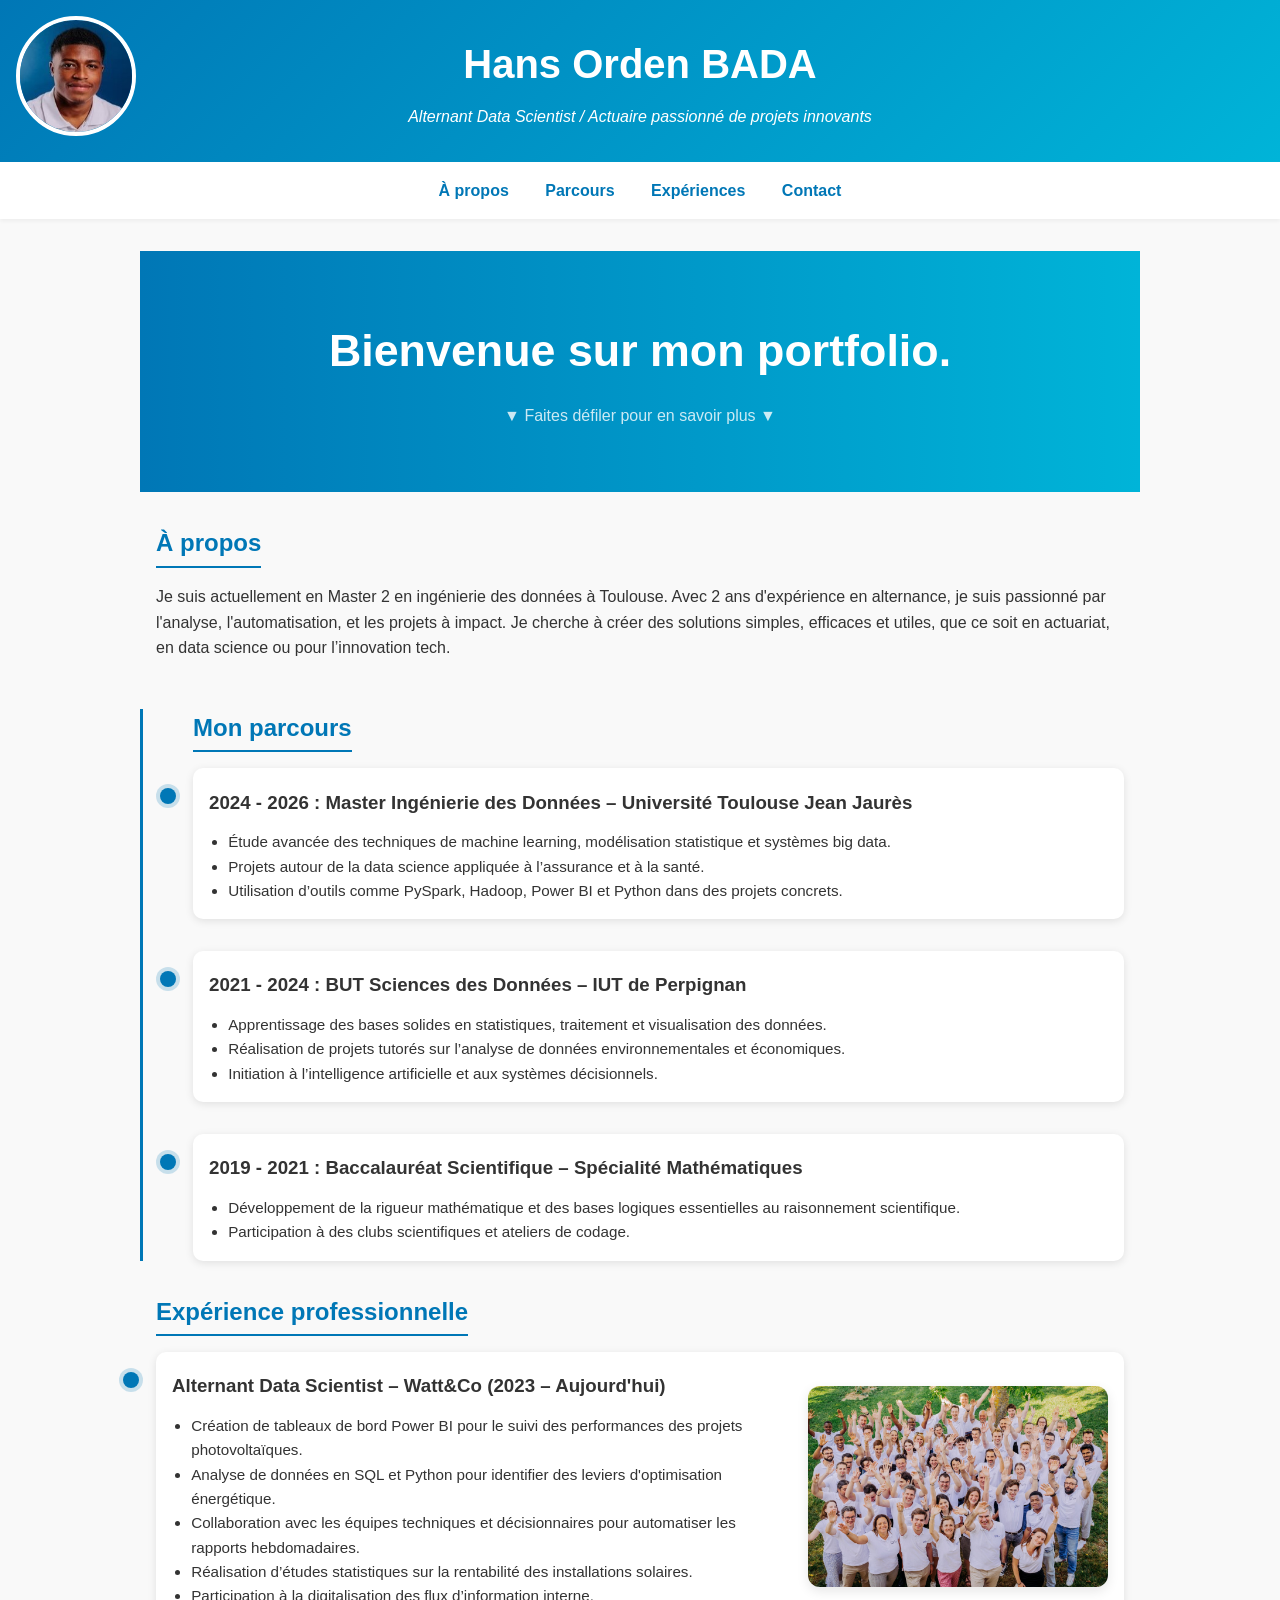
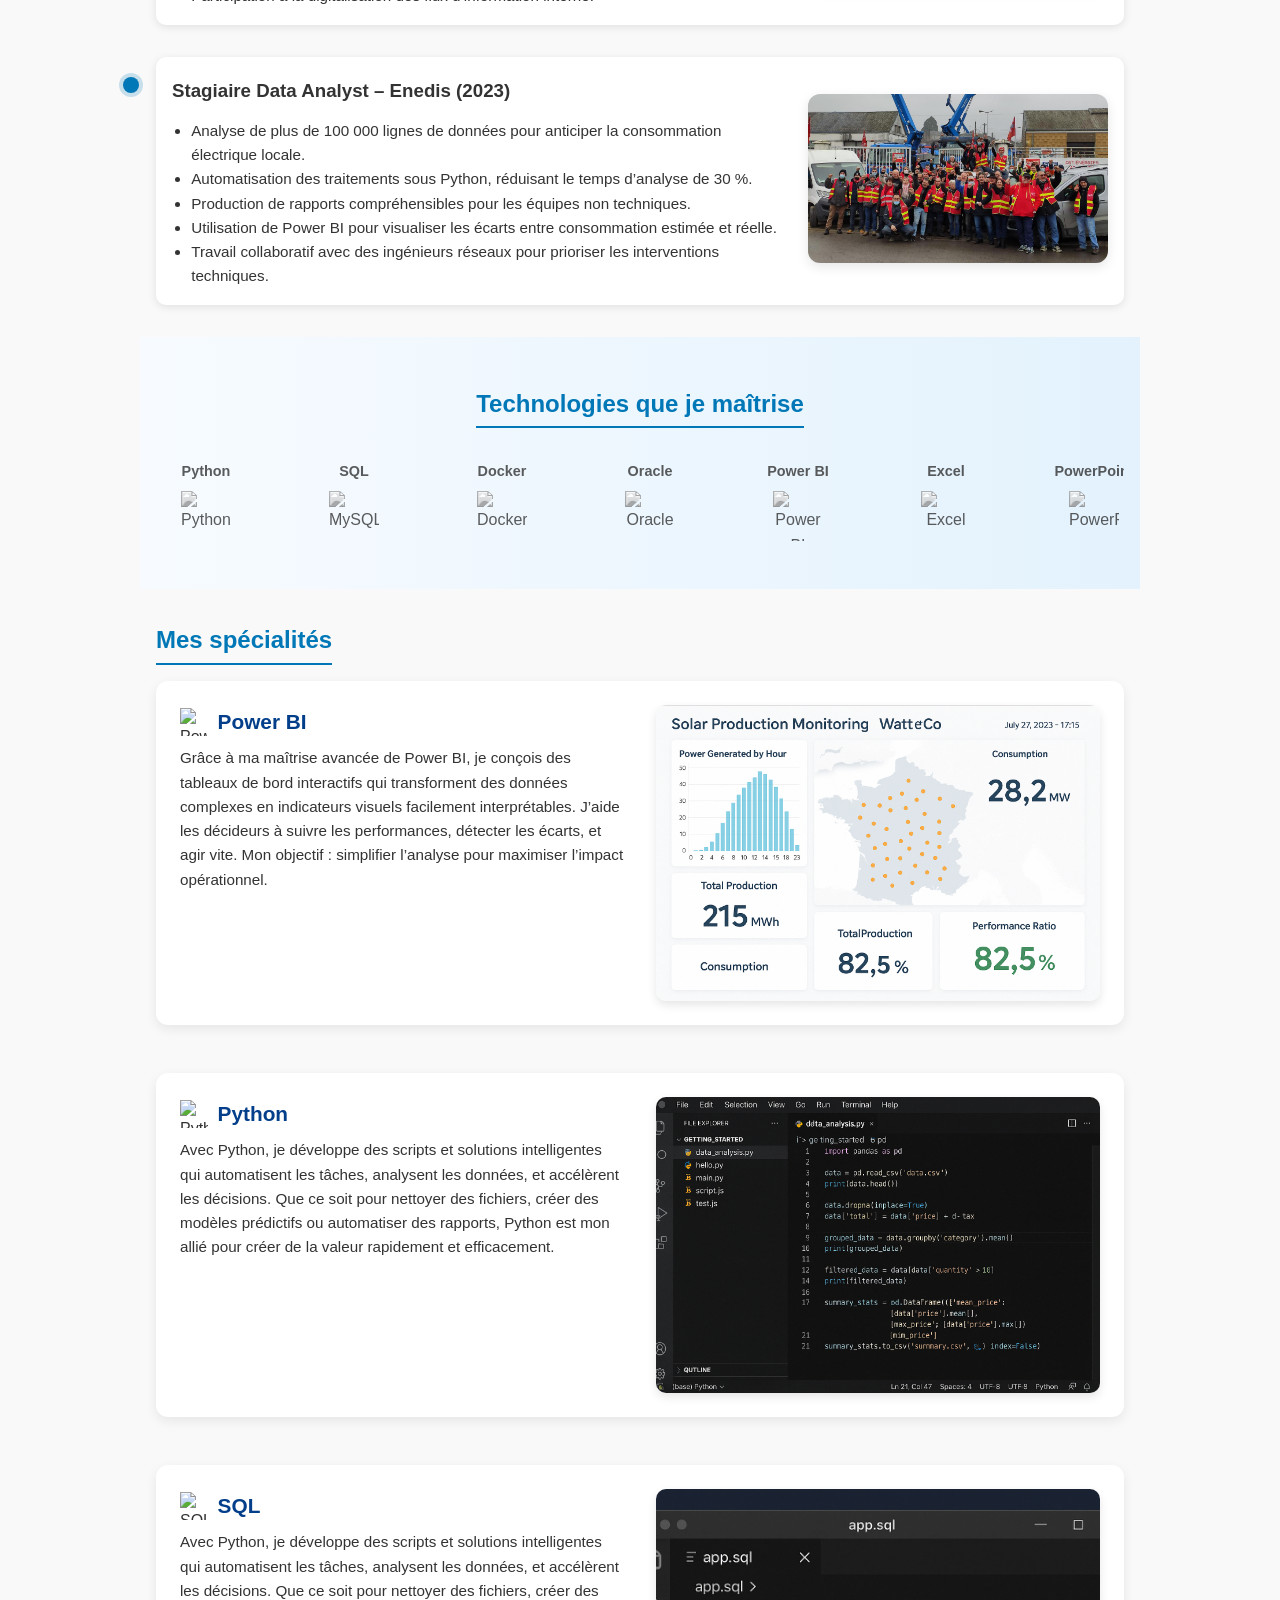
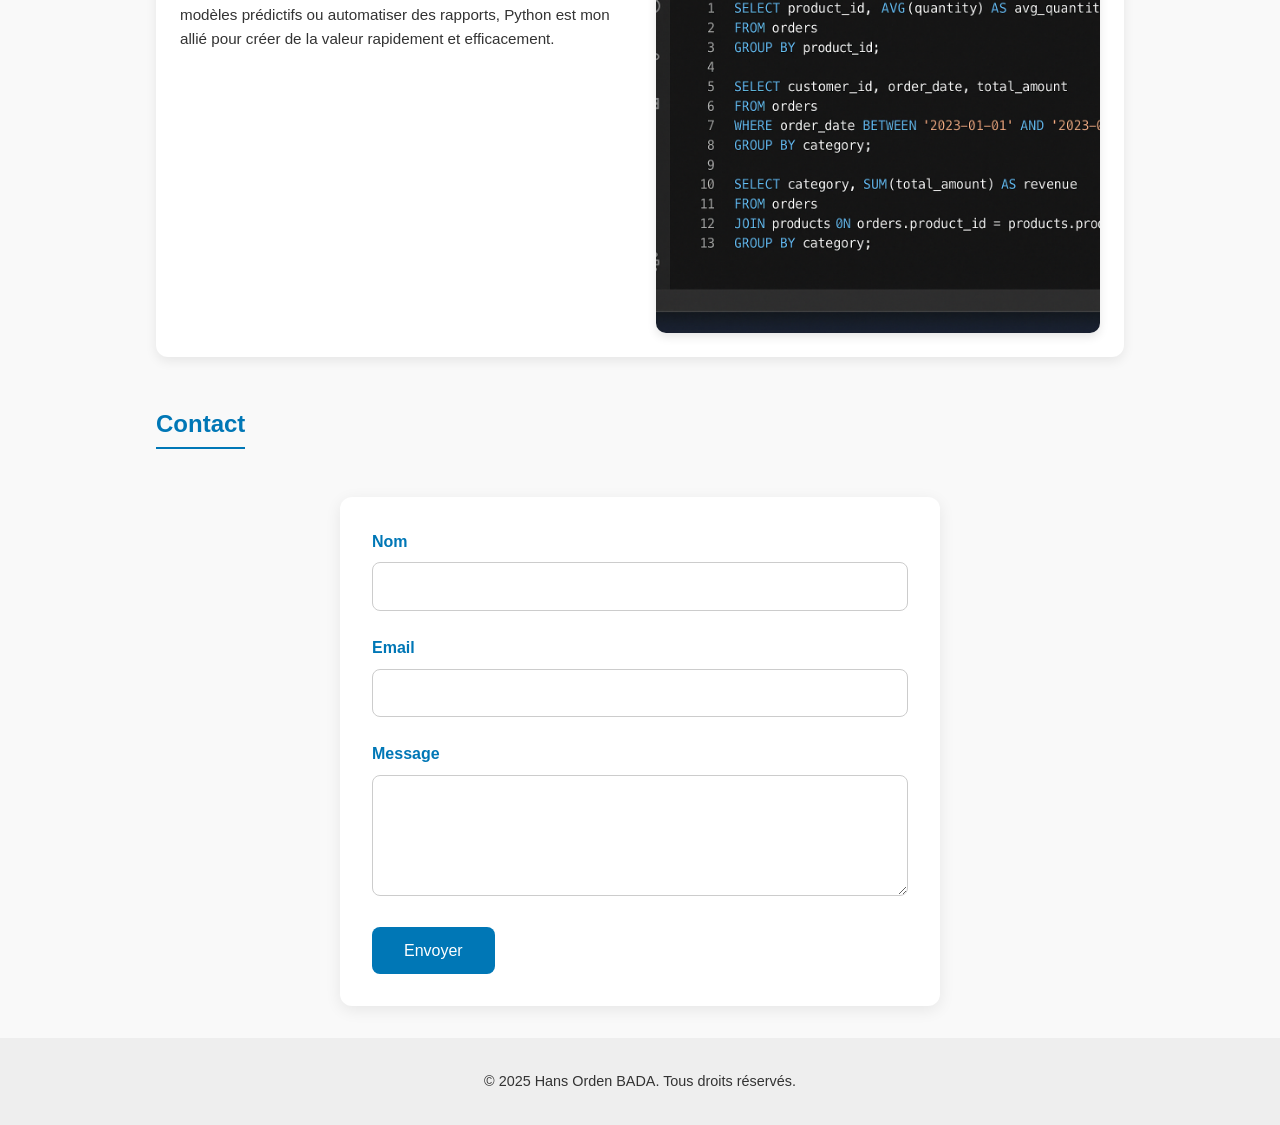
==== index.html @ 9601b809 "rajout birnvenu et  supression image vide" ====
<!DOCTYPE html>
<html lang="fr">
<head>
  <meta charset="UTF-8" />
  <meta name="viewport" content="width=device-width, initial-scale=1.0" />
  <title>Portfolio | Hans Orden BADA</title>
  <link rel="stylesheet" href="styles.css">
</head>
<body>
  <header>
    <div class="profile-container">
      <img src="photo.jpg" alt="Photo de Hans" class="profile-pic" />
      <div class="tooltip">Je transforme les données en solutions utiles 🌍📊</div>
    </div>
    <h1>Hans Orden BADA</h1>
    <p>Alternant Data Scientist / Actuaire passionné de projets innovants</p>
  </header>

  <nav>
    <a href="#apropos">À propos</a>
    <a href="#parcours">Parcours</a>
    <a href="#experience">Expériences</a>
    <a href="#contact">Contact</a>
  </nav>

  <section id="welcome">
    <div class="welcome-container">
      <h1 class="welcome-title">Bienvenue sur mon portfolio.</h1>
      <span class="welcome-blinker">▼ Faites défiler pour en savoir plus ▼</span>
    </div>
  </section>

  <section id="apropos">
    <h2>À propos</h2>
    <p>
      Je suis actuellement en Master 2 en ingénierie des données à Toulouse. Avec 2 ans d'expérience en alternance,
      je suis passionné par l'analyse, l'automatisation, et les projets à impact. Je cherche à créer des solutions
      simples, efficaces et utiles, que ce soit en actuariat, en data science ou pour l’innovation tech.
    </p>
  </section>

  <section id="parcours">
    <h2>Mon parcours</h2>
    <div class="card">
      <h3>2024 - 2026 : Master Ingénierie des Données – Université Toulouse Jean Jaurès</h3>
      <ul>
        <li>Étude avancée des techniques de machine learning, modélisation statistique et systèmes big data.</li>
        <li>Projets autour de la data science appliquée à l’assurance et à la santé.</li>
        <li>Utilisation d’outils comme PySpark, Hadoop, Power BI et Python dans des projets concrets.</li>
      </ul>
    </div>
    <div class="card">
      <h3>2021 - 2024 : BUT Sciences des Données – IUT de Perpignan</h3>
      <ul>
        <li>Apprentissage des bases solides en statistiques, traitement et visualisation des données.</li>
        <li>Réalisation de projets tutorés sur l’analyse de données environnementales et économiques.</li>
        <li>Initiation à l’intelligence artificielle et aux systèmes décisionnels.</li>
      </ul>
    </div>
    <div class="card">
      <h3>2019 - 2021 : Baccalauréat Scientifique – Spécialité Mathématiques</h3>
      <ul>
        <li>Développement de la rigueur mathématique et des bases logiques essentielles au raisonnement scientifique.</li>
        <li>Participation à des clubs scientifiques et ateliers de codage.</li>
      </ul>
    </div>
  </section>

  <section id="experience">
    <h2>Expérience professionnelle</h2>
  
    <div class="card experience-item">
      <div class="experience-text">
        <h3>Alternant Data Scientist – Watt&Co (2023 – Aujourd'hui)</h3>
        <ul>
          <li>Création de tableaux de bord Power BI pour le suivi des performances des projets photovoltaïques.</li>
          <li>Analyse de données en SQL et Python pour identifier des leviers d'optimisation énergétique.</li>
          <li>Collaboration avec les équipes techniques et décisionnaires pour automatiser les rapports hebdomadaires.</li>
          <li>Réalisation d’études statistiques sur la rentabilité des installations solaires.</li>
          <li>Participation à la digitalisation des flux d’information interne.</li>
        </ul>
      </div>
      <div class="experience-img-wrapper">
        <img src="wattco.jpg" alt="Illustration Watt&Co" class="experience-img">
      </div>
    </div>
  
    <div class="card experience-item">
      <div class="experience-text">
        <h3>Stagiaire Data Analyst – Enedis (2023)</h3>
        <ul>
          <li>Analyse de plus de 100 000 lignes de données pour anticiper la consommation électrique locale.</li>
          <li>Automatisation des traitements sous Python, réduisant le temps d’analyse de 30 %.</li>
          <li>Production de rapports compréhensibles pour les équipes non techniques.</li>
          <li>Utilisation de Power BI pour visualiser les écarts entre consommation estimée et réelle.</li>
          <li>Travail collaboratif avec des ingénieurs réseaux pour prioriser les interventions techniques.</li>
        </ul>
      </div>
      <div class="experience-img-wrapper">
        <img src="enedis.jpg" alt="Illustration Enedis" class="experience-img">
      </div>
    </div>
  </section>

  <section id="tech-scroll">
    <h2>Technologies que je maîtrise</h2>
    <div class="scroll-wrapper">
      <div class="scroll-track">
        <!-- Un bloc par techno -->
        <div class="tech-item">
          <p>Python</p>
          <img src="https://cdn.jsdelivr.net/npm/simple-icons@9.10.0/icons/python.svg" alt="Python">
        </div>
        <div class="tech-item">
          <p>SQL</p>
          <img src="https://cdn.jsdelivr.net/npm/simple-icons@9.10.0/icons/mysql.svg" alt="MySQL">
        </div>
        <div class="tech-item">
          <p>Docker</p>
          <img src="https://cdn.jsdelivr.net/npm/simple-icons@9.10.0/icons/docker.svg" alt="Docker">
        </div>
        <div class="tech-item">
          <p>Oracle</p>
          <img src="https://cdn.jsdelivr.net/npm/simple-icons@9.10.0/icons/oracle.svg" alt="Oracle">
        </div>
        <div class="tech-item">
          <p>Power BI</p>
          <img src="https://cdn.jsdelivr.net/npm/simple-icons@9.10.0/icons/powerbi.svg" alt="Power BI">
        </div>
        <div class="tech-item">
          <p>Excel</p>
          <img src="https://cdn.jsdelivr.net/npm/simple-icons@9.10.0/icons/microsoftexcel.svg" alt="Excel">
        </div>
        <div class="tech-item">
          <p>PowerPoint</p>
          <img src="https://cdn.jsdelivr.net/npm/simple-icons@9.10.0/icons/microsoftpowerpoint.svg" alt="PowerPoint">
        </div>
        <div class="tech-item">
          <p>Git</p>
          <img src="https://cdn.jsdelivr.net/npm/simple-icons@9.10.0/icons/git.svg" alt="Git">
        </div>
      </div>
    </div>
  </section>
  

  <section id="specialites">
    <h2>Mes spécialités</h2>
  
    <!-- Power BI -->
    <div class="speciality-card">
      <div class="speciality-text">
        <div class="title-with-icon">
          <img src="https://cdn.jsdelivr.net/npm/simple-icons@9.10.0/icons/powerbi.svg" alt="Power BI logo">
          <h3>Power BI</h3>
        </div>
        <p>
          Grâce à ma maîtrise avancée de Power BI, je conçois des tableaux de bord interactifs qui transforment des données complexes en
          indicateurs visuels facilement interprétables. J’aide les décideurs à suivre les performances, détecter les écarts, et agir vite.
          Mon objectif : simplifier l’analyse pour maximiser l’impact opérationnel.
        </p>
      </div>
      <div class="speciality-images">
        <img src="tb_wattetco.png" alt="Power BI Dashboard">
      </div>
    </div>
  
    <!-- Python -->
    <div class="speciality-card">
      <div class="speciality-text">
        <div class="title-with-icon">
          <img src="https://cdn.jsdelivr.net/npm/simple-icons@9.10.0/icons/python.svg" alt="Python logo">
          <h3>Python</h3>
        </div>
        <p>
          Avec Python, je développe des scripts et solutions intelligentes qui automatisent les tâches, analysent les données,
          et accélèrent les décisions. Que ce soit pour nettoyer des fichiers, créer des modèles prédictifs ou automatiser des rapports,
          Python est mon allié pour créer de la valeur rapidement et efficacement.
        </p>
      </div>
      <div class="speciality-images">
        <img src="code_python.png" alt="Python logo big">
      </div>
    </div>

        <!-- SQL -->
        <div class="speciality-card">
          <div class="speciality-text">
            <div class="title-with-icon">
              <img src="https://cdn.jsdelivr.net/npm/simple-icons@9.10.0/icons/mysql.svg" alt="SQL logo">
              <h3>SQL</h3>
            </div>
            <p>
              Avec Python, je développe des scripts et solutions intelligentes qui automatisent les tâches, analysent les données,
              et accélèrent les décisions. Que ce soit pour nettoyer des fichiers, créer des modèles prédictifs ou automatiser des rapports,
              Python est mon allié pour créer de la valeur rapidement et efficacement.
            </p>
          </div>
          <div class="speciality-images">
            <img src="sql.png" alt="Python logo big">
          </div>
        </div>
  </section>
  
  <section id="contact-form">
  <h2>Contact</h2>
  <form class="contact-form" action="https://formspree.io/f/mnnpkaog" method="POST">
    <div class="form-group">
      <label for="name">Nom</label>
      <input type="text" id="name" name="name" required>
    </div>
  
    <div class="form-group">
      <label for="email">Email</label>
      <input type="email" id="email" name="email" required>
    </div>
  
    <div class="form-group">
      <label for="message">Message</label>
      <textarea id="message" name="message" rows="5" required></textarea>
    </div>
  
    <button type="submit" class="btn-submit">Envoyer</button>
  </form>

  </section>
  
  
  
  

  <footer>
    &copy; 2025 Hans Orden BADA. Tous droits réservés.
  </footer>


</body>
</html>
---- styles.css ----
* {
    margin: 0;
    padding: 0;
    box-sizing: border-box;
    font-family: 'Segoe UI', sans-serif;
  }
  
  body {
    background-color: #f9f9f9;
    color: #333;
    line-height: 1.6;
  }
  
  header {
    background: linear-gradient(135deg, #0077b6, #00b4d8);
    color: white;
    padding: 2rem;
    text-align: center;
    position: relative;
  }
  
  .profile-pic {
    width: 120px;
    height: 120px;
    object-fit: cover;
    border-radius: 50%;
    border: 4px solid white;
    position: absolute;
    top: 1rem;
    left: 1rem;
    cursor: pointer;
  }
  
  .tooltip {
    position: absolute;
    top: 140px;
    left: 10px;
    background-color: rgba(0, 0, 0, 0.85);
    color: #fff;
    padding: 0.5rem 1rem;
    border-radius: 5px;
    font-size: 0.85rem;
    opacity: 0;
    transition: opacity 0.3s ease;
    pointer-events: none;
  }
  
  .profile-container:hover .tooltip {
    opacity: 1;
  }
  
  header h1 {
    font-size: 2.5rem;
  }
  
  header p {
    margin-top: 0.5rem;
    font-style: italic;
  }
  
  nav {
    background: white;
    padding: 1rem;
    text-align: center;
    box-shadow: 0 2px 4px rgba(0,0,0,0.05);
  }
  
  nav a {
    margin: 0 1rem;
    text-decoration: none;
    color: #0077b6;
    font-weight: bold;
  }
  
  section {
    max-width: 1000px;
    margin: 2rem auto;
    padding: 0 1rem;
  }
  
  section h2 {
    margin-bottom: 1rem;
    border-bottom: 2px solid #0077b6;
    display: inline-block;
    padding-bottom: 0.2rem;
    color: #0077b6;
  }

  /* */
  #welcome {
    background: linear-gradient(to right, #0077b6, #00b4d8);
    color: white;
    padding: 4rem 1rem;
    text-align: center;
    position: relative;
    overflow: hidden;
  }
  
  .welcome-container {
    max-width: 800px;
    margin: 0 auto;
    animation: fadeInUp 1.2s ease-in-out both;
  }
  
  .welcome-title {
    font-size: 2.8rem;
    font-weight: bold;
    margin-bottom: 1rem;
    animation: slideIn 1s ease-in-out;
  }
  
  .welcome-subtext {
    font-size: 1.2rem;
    line-height: 1.6;
    margin-bottom: 2rem;
    animation: fadeIn 2s ease-in-out;
  }
  
  .welcome-blinker {
    font-size: 1rem;
    opacity: 0.8;
    animation: blink 1.5s infinite;
  }
  
  /* Animations */
  @keyframes slideIn {
    from {
      opacity: 0;
      transform: translateY(-30px);
    }
    to {
      opacity: 1;
      transform: translateY(0);
    }
  }
  
  @keyframes fadeIn {
    from {
      opacity: 0;
    }
    to {
      opacity: 1;
    }
  }
  
  @keyframes fadeInUp {
    from {
      opacity: 0;
      transform: translateY(50px);
    }
    to {
      opacity: 1;
      transform: translateY(0);
    }
  }
  
  @keyframes blink {
    0%, 100% {
      opacity: 0.6;
    }
    50% {
      opacity: 1;
    }
  }
  
  
  /* Barre verticale pour le parcours */
  #parcours {
    position: relative;
    padding-left: 50px;
    border-left: 3px solid #0077b6;
    margin-top: 3rem;
  }
  
  .card {
    position: relative;
    margin-bottom: 2rem;
    background: white;
    padding: 1.2rem 1rem 1rem 1rem;
    border-radius: 10px;
    box-shadow: 0 2px 8px rgba(0,0,0,0.1);
    transition: all 0.3s ease;
  }
  
  .card::before {
    content: '';
    position: absolute;
    left: -33px;
    top: 20px;
    width: 16px;
    height: 16px;
    background-color: #0077b6;
    border-radius: 50%;
    transition: all 0.3s ease;
    box-shadow: 0 0 0 4px rgba(0,119,182,0.2);
  }
  
  .card:hover::before {
    width: 24px;
    height: 24px;
    left: -37px;
    background-color: #023e8a;
    box-shadow: 0 0 0 6px rgba(2,62,138,0.3);
  }
  
  .card ul {
    margin-top: 0.8rem;
    padding-left: 1.2rem;
    font-size: 0.95rem;
    line-height: 1.6;
  }
  
  footer {
    text-align: center;
    padding: 2rem;
    background: #eee;
    font-size: 0.9rem;
  }
  
  @media(max-width: 600px) {
    header h1 {
      font-size: 1.8rem;
    }
  
    .profile-pic {
        width: 120px;
        height: 120px;
        object-fit: contain;
        border-radius: 50%;
        background-color: white;
        padding: 4px;
      }
  
    .tooltip {
      top: 110px;
      left: 10px;
    }
  }


  .experience-item {
    display: flex;
    flex-direction: row;
    align-items: center;
    gap: 1.5rem;
    flex-wrap: wrap;
  }
  
  .experience-text {
    flex: 2;
  }
  
  .experience-img-wrapper {
    flex: 1;
    min-width: 220px;
    max-width: 300px;
  }
  
  .experience-img {
    width: 100%;
    border-radius: 12px;
    box-shadow: 0 4px 12px rgba(0, 0, 0, 0.1);
    object-fit: cover;
  }
  
  /* Responsive pour mobile */
  @media (max-width: 768px) {
    .experience-item {
      flex-direction: column;
      align-items: flex-start;
    }
  
    .experience-img-wrapper {
      width: 100%;
    }
  }
  
  
  .contact-form {
    background-color: #fff;
    padding: 2rem;
    border-radius: 12px;
    box-shadow: 0 4px 16px rgba(0, 0, 0, 0.08);
    max-width: 600px;
    margin: 2rem auto;
  }
  
  .form-group {
    margin-bottom: 1.5rem;
  }
  
  .contact-form label {
    display: block;
    margin-bottom: 0.5rem;
    font-weight: bold;
    color: #0077b6;
  }
  
  .contact-form input,
  .contact-form textarea {
    width: 100%;
    padding: 0.9rem;
    border: 1px solid #ccc;
    border-radius: 8px;
    font-size: 1rem;
    transition: border-color 0.3s ease, box-shadow 0.3s ease;
  }
  
  .contact-form input:focus,
  .contact-form textarea:focus {
    border-color: #0077b6;
    outline: none;
    box-shadow: 0 0 5px rgba(0, 119, 182, 0.3);
  }
  
  .btn-submit {
    background-color: #0077b6;
    color: white;
    padding: 0.9rem 2rem;
    border: none;
    border-radius: 8px;
    font-size: 1rem;
    cursor: pointer;
    transition: background-color 0.3s ease;
  }
  
  .btn-submit:hover {
    background-color: #005f86;
  }
  
  /* Responsive */
  @media (max-width: 600px) {
    .contact-form {
      padding: 1rem;
    }
  }
  

  #tech-scroll {
    padding: 3rem 1rem;
    background: linear-gradient(to right, #f7fbff, #e3f2fd);
    overflow: hidden;
    text-align: center;
  }
  
  #tech-scroll h2 {
    color: #0077b6;
    margin-bottom: 2rem;
  }
  
  .scroll-wrapper {
    overflow: hidden;
    position: relative;
  }
  
  .scroll-track {
    display: flex;
    animation: scroll-horizontal 30s linear infinite;
    gap: 3rem;
    align-items: center;
  }
  
  .tech-item {
    display: flex;
    flex-direction: column;
    align-items: center;
    min-width: 100px;
    opacity: 0.8;
    transition: transform 0.3s ease, opacity 0.3s ease;
  }
  
  .tech-item:hover {
    transform: scale(1.2);
    opacity: 1;
  }
  
  .tech-item p {
    font-size: 0.9rem;
    margin-bottom: 0.5rem;
    color: #333;
    font-weight: bold;
  }
  
  .tech-item img {
    width: 50px;
    height: 50px;
    filter: grayscale(100%);
    transition: filter 0.3s ease;
  }
  
  .tech-item:hover img {
    filter: grayscale(0%);
  }
  
  @keyframes scroll-horizontal {
    0% { transform: translateX(0); }
    100% { transform: translateX(-100%); }
  }
  
  /* Responsive */
  @media (max-width: 600px) {
    .tech-item img {
      width: 40px;
      height: 40px;
    }
  }

  
/*commentaire*/
.speciality-card {
  display: flex;
  flex-wrap: wrap;
  gap: 2rem;
  background: white;
  border-radius: 12px;
  padding: 1.5rem;
  box-shadow: 0 4px 12px rgba(0, 0, 0, 0.08);
  margin-bottom: 3rem;
  align-items: flex-start;
}

.speciality-text {
  flex: 1;
  min-width: 260px;
}

.speciality-images {
  flex: 1;
  display: flex;
  flex-direction: column;
  gap: 1rem;
}

.speciality-images img {
  width: 100%;
  height: auto;
  border-radius: 10px;
  object-fit: cover;
  box-shadow: 0 4px 10px rgba(0, 0, 0, 0.1);
}

.title-with-icon {
  display: flex;
  align-items: center;
  gap: 0.6rem;
  margin-bottom: 0.5rem;
}

.title-with-icon img {
  width: 28px;
  height: 28px;
  object-fit: contain;
}

.title-with-icon h3 {
  font-size: 1.3rem;
  color: #023e8a;
  margin: 0;
}

.speciality-text p {
  font-size: 0.95rem;
  line-height: 1.6;
  color: #333;
}

/* Responsive */
@media (max-width: 768px) {
  .speciality-card {
    flex-direction: column;
  }

  .speciality-images {
    flex-direction: column;
  }
}
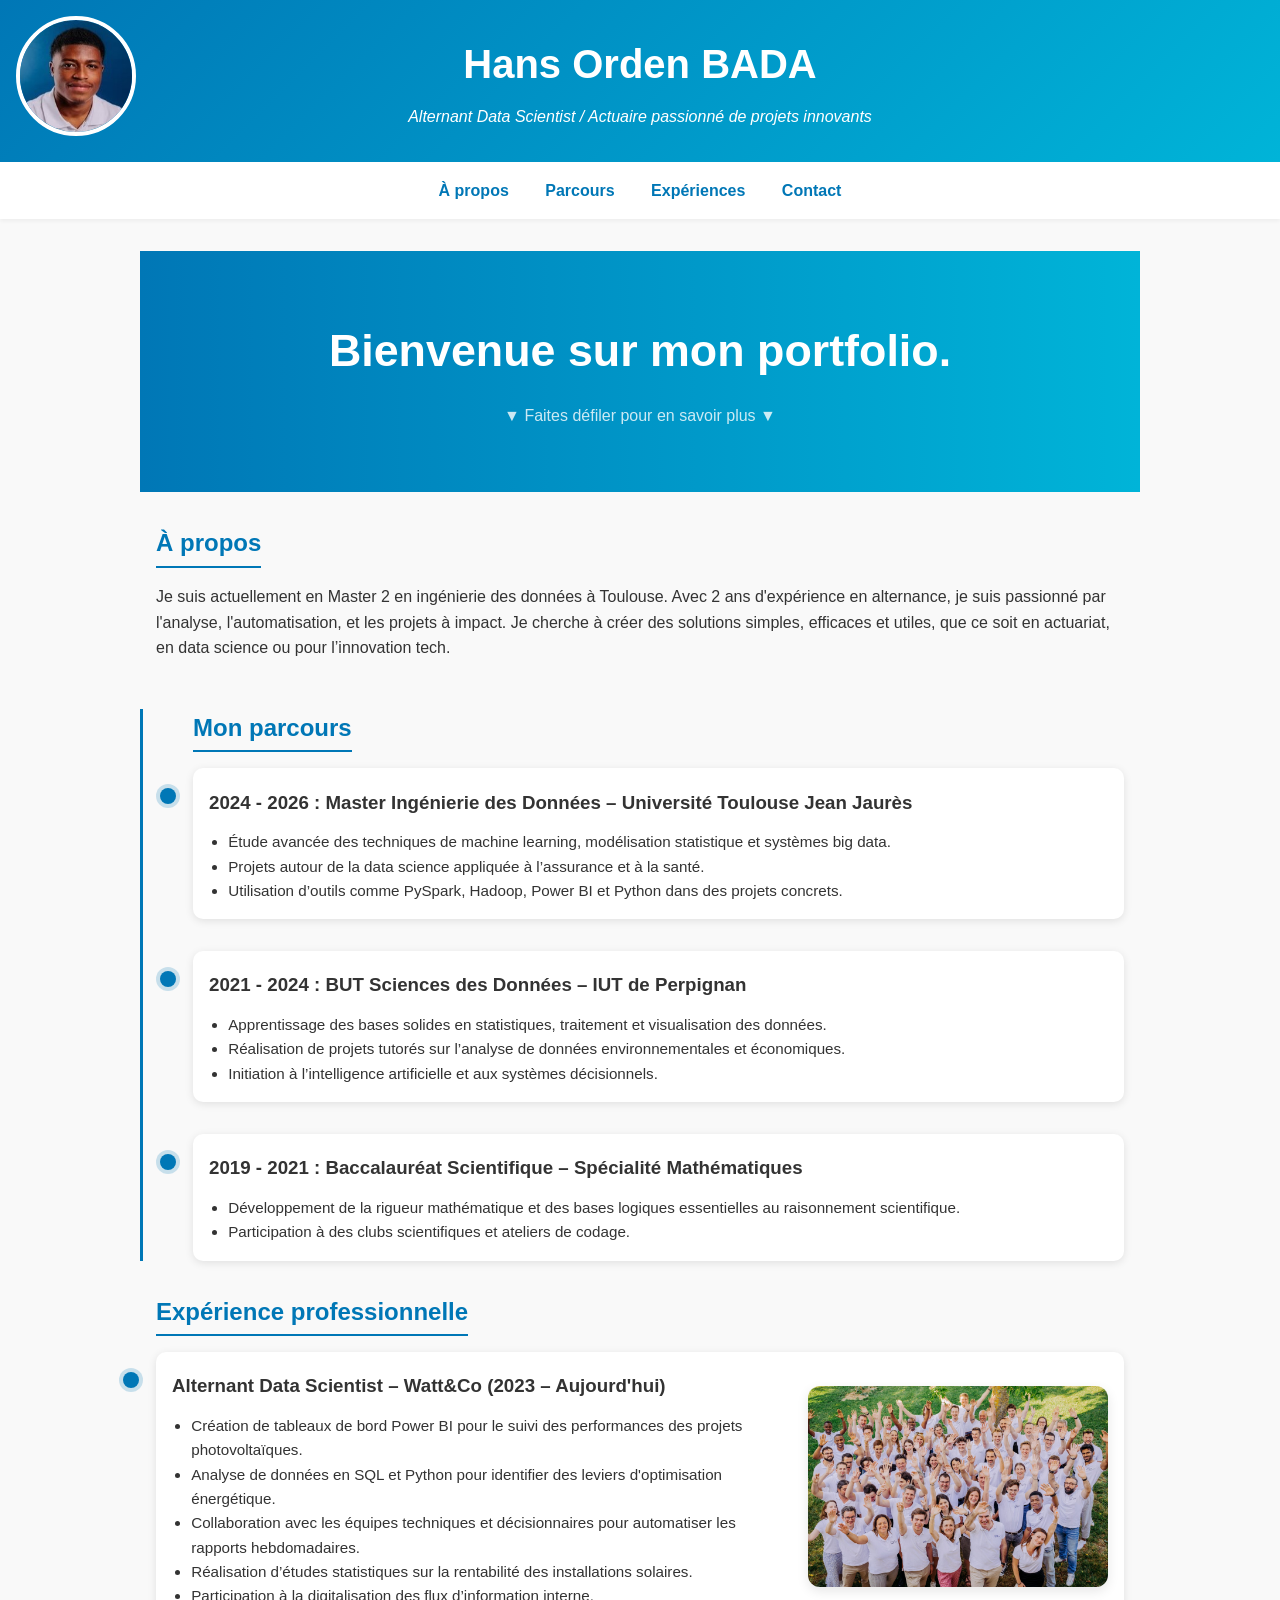
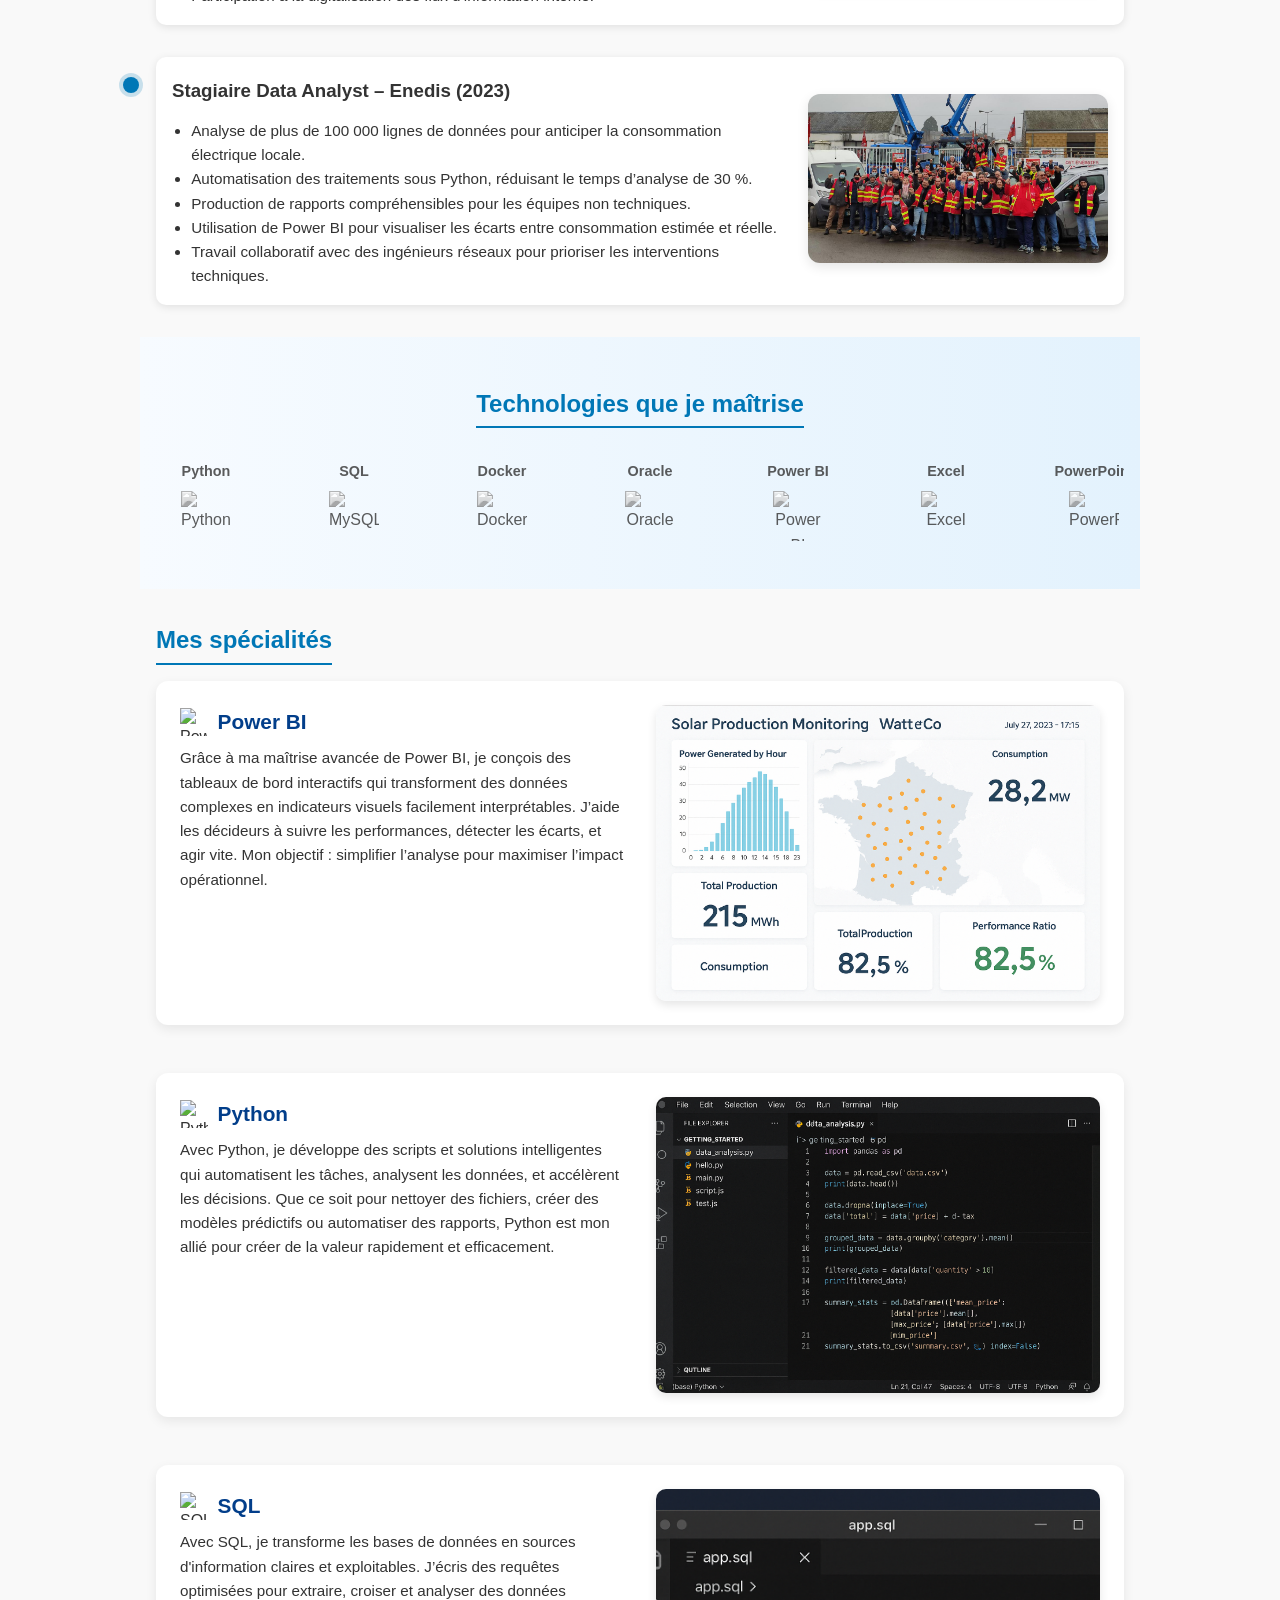
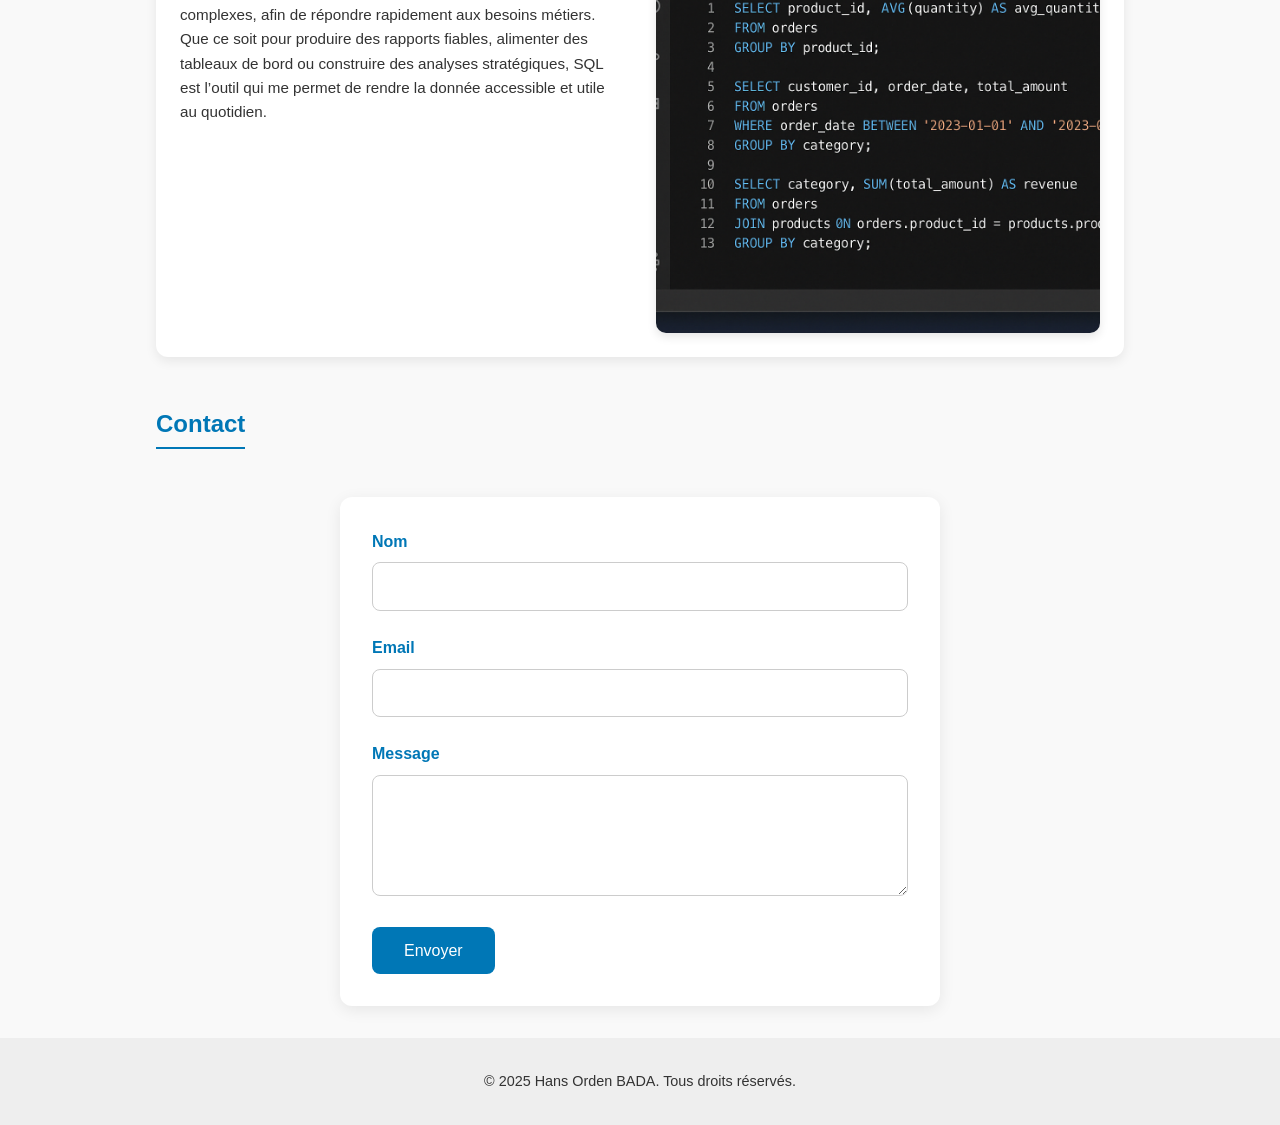
==== commit f64b0b38: "changement message dans sql" ====
--- a/index.html
+++ b/index.html
@@ -191,9 +191,10 @@
               <h3>SQL</h3>
             </div>
             <p>
-              Avec Python, je développe des scripts et solutions intelligentes qui automatisent les tâches, analysent les données,
-              et accélèrent les décisions. Que ce soit pour nettoyer des fichiers, créer des modèles prédictifs ou automatiser des rapports,
-              Python est mon allié pour créer de la valeur rapidement et efficacement.
+                Avec SQL, je transforme les bases de données en sources d'information claires et exploitables.
+                J’écris des requêtes optimisées pour extraire, croiser et analyser des données complexes, afin de répondre rapidement aux besoins métiers.
+                Que ce soit pour produire des rapports fiables, alimenter des tableaux de bord ou construire des analyses stratégiques,
+                SQL est l’outil qui me permet de rendre la donnée accessible et utile au quotidien.
             </p>
           </div>
           <div class="speciality-images">
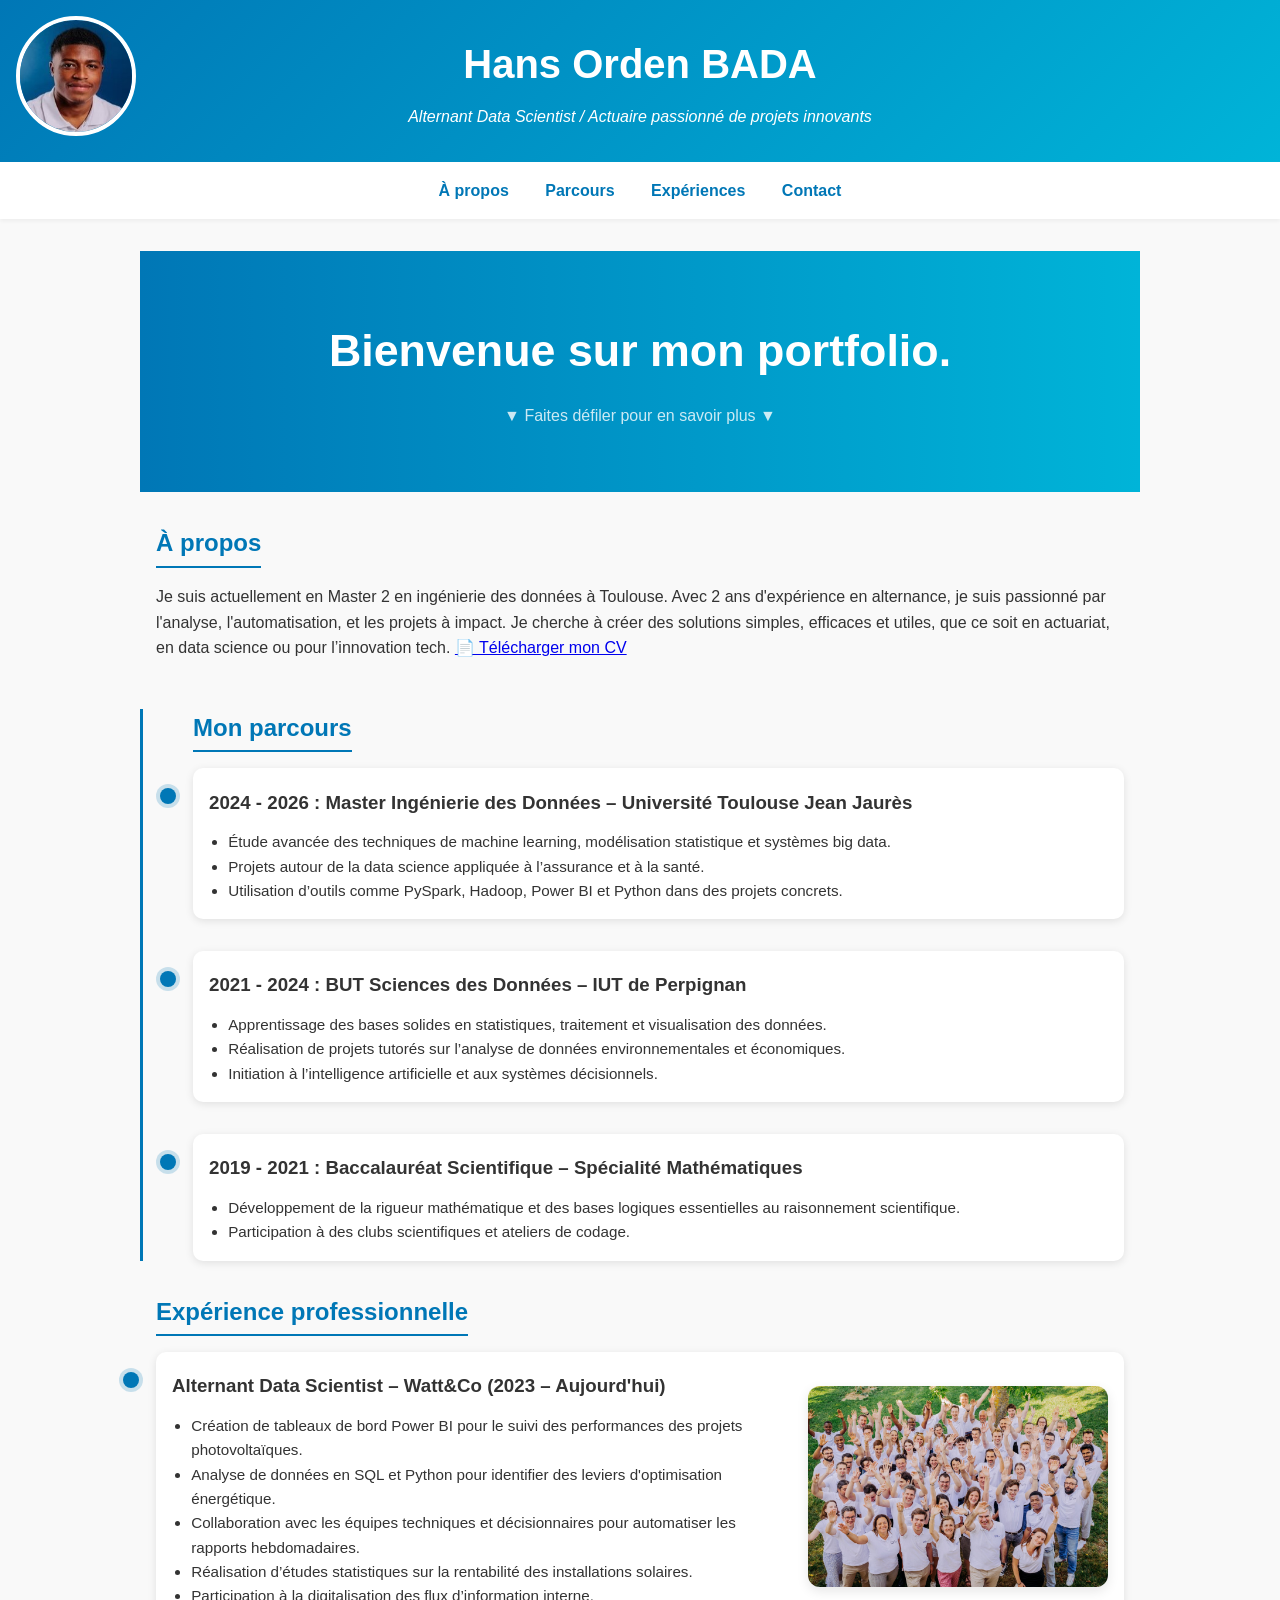
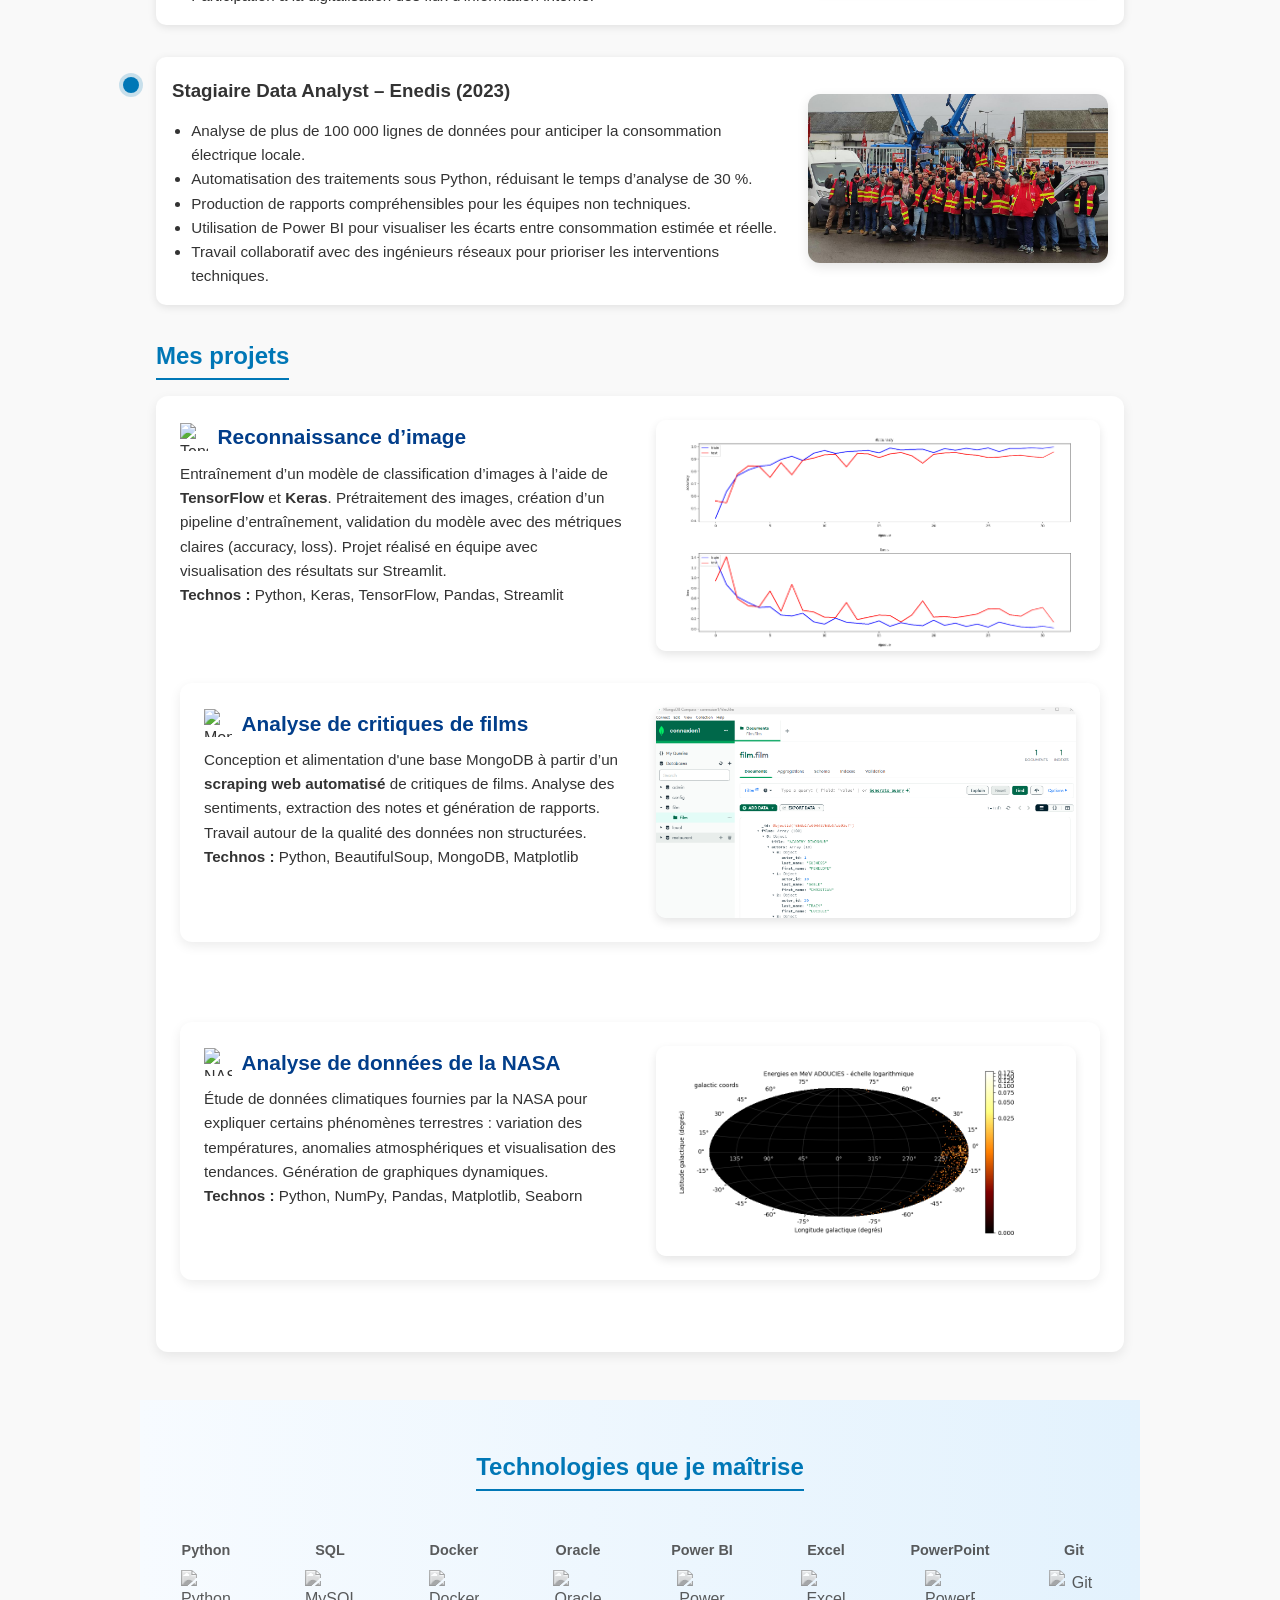
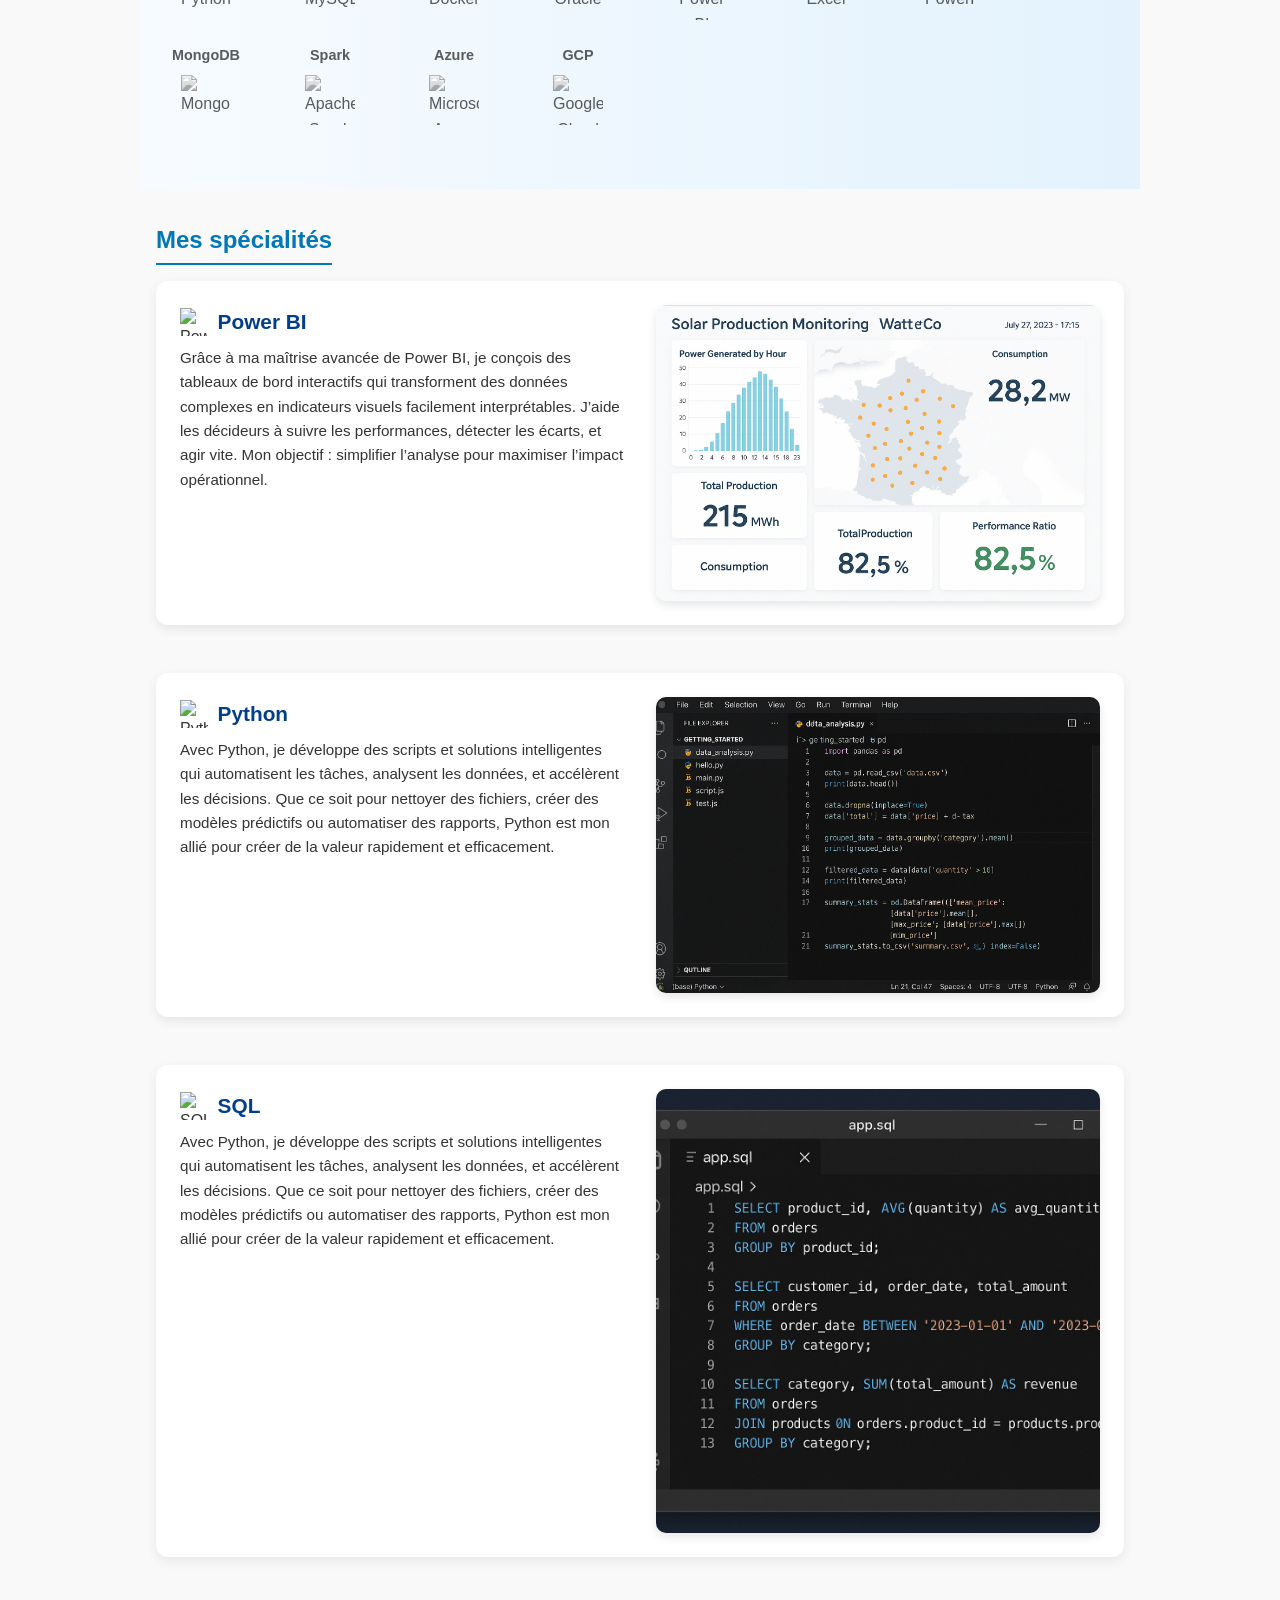
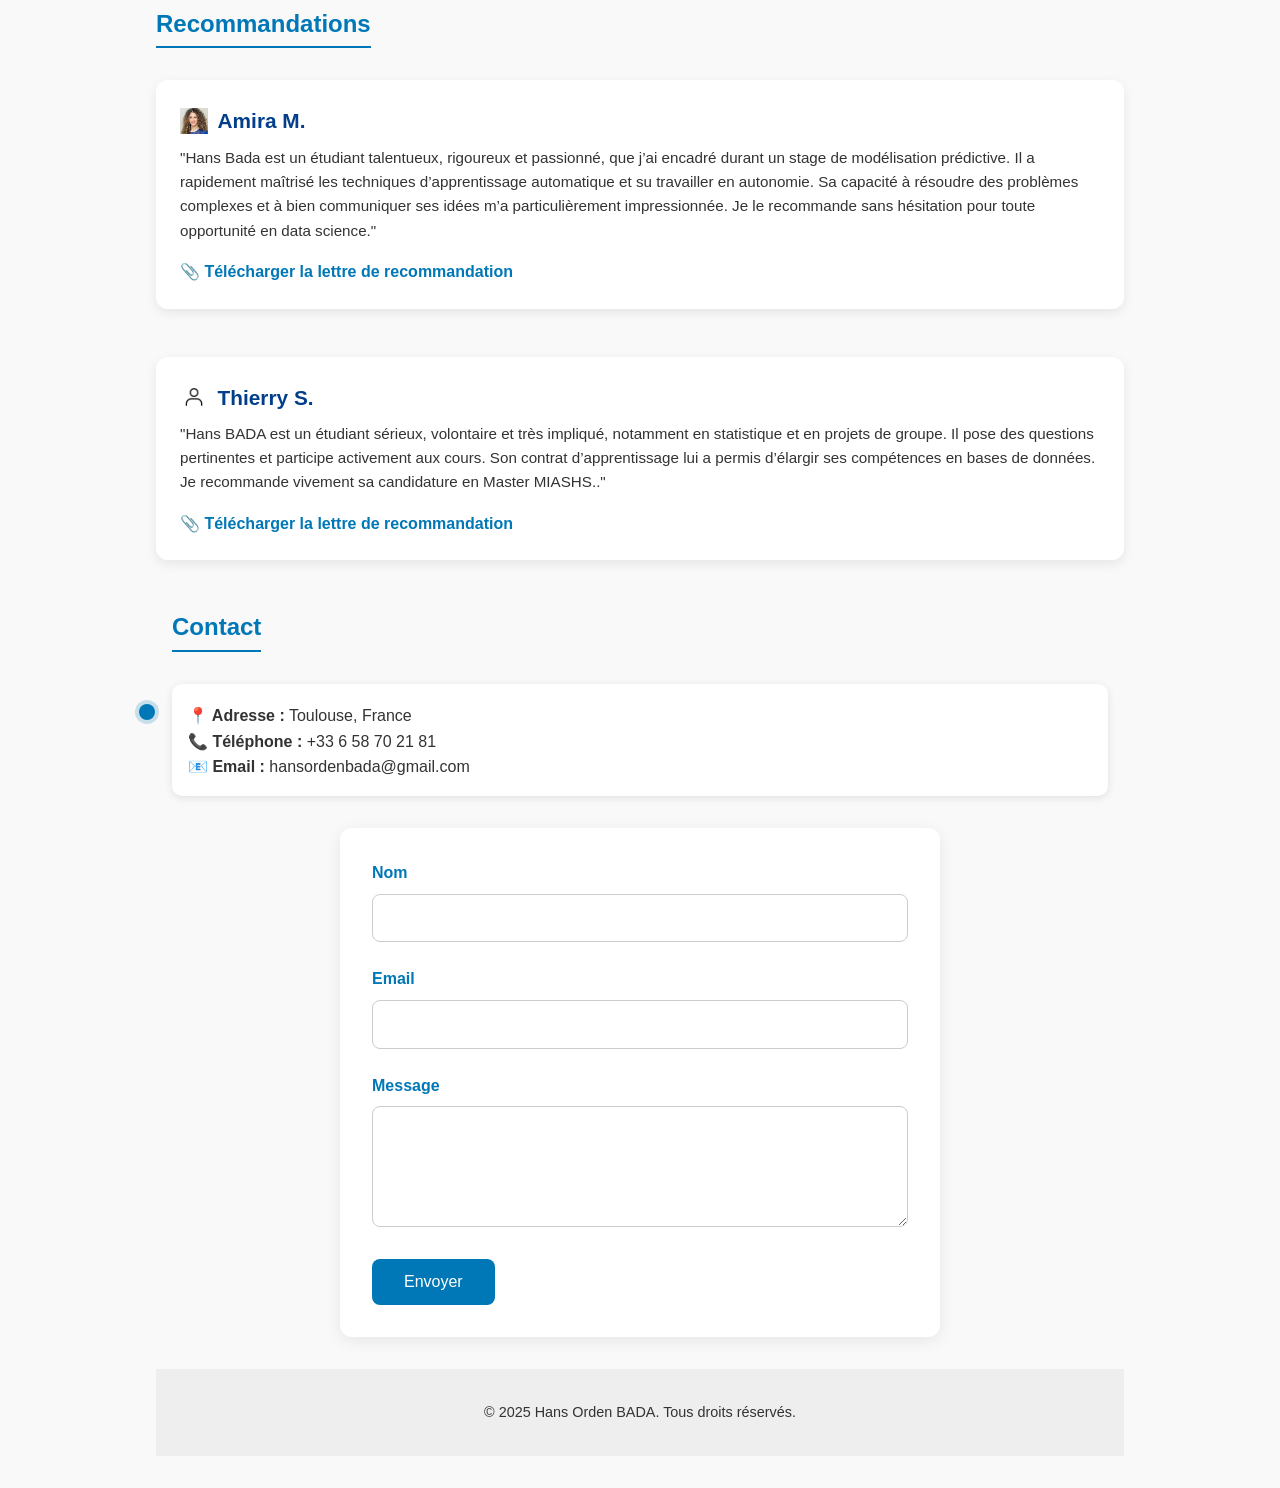
==== commit 08a86f45: "changement et plein de rajout" ====
--- a/index.html
+++ b/index.html
@@ -36,6 +36,7 @@
       Je suis actuellement en Master 2 en ingénierie des données à Toulouse. Avec 2 ans d'expérience en alternance,
       je suis passionné par l'analyse, l'automatisation, et les projets à impact. Je cherche à créer des solutions
       simples, efficaces et utiles, que ce soit en actuariat, en data science ou pour l’innovation tech.
+      <a class="cv-download" href="Mon_CV_Hans_Bada.pdf" download>📄 Télécharger mon CV</a>
     </p>
   </section>
 
@@ -102,6 +103,66 @@
     </div>
   </section>
 
+  <section id="projets">
+    <h2>Mes projets</h2>
+  
+    <!-- Projet 1 - Reconnaissance d’image -->
+    <div class="speciality-card">
+      <div class="speciality-text">
+        <div class="title-with-icon">
+          <img src="https://cdn.jsdelivr.net/npm/simple-icons@9.10.0/icons/tensorflow.svg" alt="TensorFlow logo">
+          <h3>Reconnaissance d’image</h3>
+        </div>
+        <p>
+          Entraînement d’un modèle de classification d’images à l’aide de <strong>TensorFlow</strong> et <strong>Keras</strong>.
+          Prétraitement des images, création d’un pipeline d’entraînement, validation du modèle avec des métriques claires (accuracy, loss).
+          Projet réalisé en équipe avec visualisation des résultats sur Streamlit.
+        </p>
+        <p><strong>Technos :</strong> Python, Keras, TensorFlow, Pandas, Streamlit</p>
+      </div>
+      <div class="speciality-images">
+        <img src="courbe apprentissage en live.png" alt="Image d’entraînement 1">
+      </div>
+      
+  
+    <!-- Projet 2 - Scraping MongoDB -->
+    <div class="speciality-card">
+      <div class="speciality-text">
+        <div class="title-with-icon">
+          <img src="https://cdn.jsdelivr.net/npm/simple-icons@9.10.0/icons/mongodb.svg" alt="MongoDB logo">
+          <h3>Analyse de critiques de films</h3>
+        </div>
+        <p>
+          Conception et alimentation d'une base MongoDB à partir d’un <strong>scraping web automatisé</strong> de critiques de films.
+          Analyse des sentiments, extraction des notes et génération de rapports. Travail autour de la qualité des données non structurées.
+        </p>
+        <p><strong>Technos :</strong> Python, BeautifulSoup, MongoDB, Matplotlib</p>
+      </div>
+      <div class="speciality-images">
+        <img src="projet_mongo.jpg" alt="Projet scraping MongoDB (à ajouter)">
+      </div>
+    </div>
+  
+    <!-- Projet 3 - Données de la NASA -->
+    <div class="speciality-card">
+      <div class="speciality-text">
+        <div class="title-with-icon">
+          <img src="https://cdn.jsdelivr.net/npm/simple-icons@9.10.0/icons/nasa.svg" alt="NASA logo">
+          <h3>Analyse de données de la NASA</h3>
+        </div>
+        <p>
+          Étude de données climatiques fournies par la NASA pour expliquer certains phénomènes terrestres :
+          variation des températures, anomalies atmosphériques et visualisation des tendances. Génération de graphiques dynamiques.
+        </p>
+        <p><strong>Technos :</strong> Python, NumPy, Pandas, Matplotlib, Seaborn</p>
+      </div>
+      <div class="speciality-images">
+        <img src="projet_nasa.png" alt="Projet NASA (à ajouter)">
+      </div>
+    </div>
+  </section>
+  
+
   <section id="tech-scroll">
     <h2>Technologies que je maîtrise</h2>
     <div class="scroll-wrapper">
@@ -139,9 +200,26 @@
           <p>Git</p>
           <img src="https://cdn.jsdelivr.net/npm/simple-icons@9.10.0/icons/git.svg" alt="Git">
         </div>
-      </div>
-    </div>
-  </section>
+        <div class="tech-item">
+          <p>MongoDB</p>
+          <img src="https://cdn.jsdelivr.net/npm/simple-icons@9.10.0/icons/mongodb.svg" alt="MongoDB">
+        </div>
+        <div class="tech-item">
+          <p>Spark</p>
+          <img src="https://cdn.jsdelivr.net/npm/simple-icons@9.10.0/icons/apachespark.svg" alt="Apache Spark">
+        </div>
+        <div class="tech-item">
+          <p>Azure</p>
+          <img src="https://cdn.jsdelivr.net/npm/simple-icons@9.10.0/icons/microsoftazure.svg" alt="Microsoft Azure">
+        </div>
+        <div class="tech-item">
+          <p>GCP</p>
+          <img src="https://cdn.jsdelivr.net/npm/simple-icons@9.10.0/icons/googlecloud.svg" alt="Google Cloud Platform">
+        </div>
+      </div>
+    </div>
+  </section>
+  
   
 
   <section id="specialites">
@@ -191,10 +269,9 @@
               <h3>SQL</h3>
             </div>
             <p>
-                Avec SQL, je transforme les bases de données en sources d'information claires et exploitables.
-                J’écris des requêtes optimisées pour extraire, croiser et analyser des données complexes, afin de répondre rapidement aux besoins métiers.
-                Que ce soit pour produire des rapports fiables, alimenter des tableaux de bord ou construire des analyses stratégiques,
-                SQL est l’outil qui me permet de rendre la donnée accessible et utile au quotidien.
+              Avec Python, je développe des scripts et solutions intelligentes qui automatisent les tâches, analysent les données,
+              et accélèrent les décisions. Que ce soit pour nettoyer des fichiers, créer des modèles prédictifs ou automatiser des rapports,
+              Python est mon allié pour créer de la valeur rapidement et efficacement.
             </p>
           </div>
           <div class="speciality-images">
@@ -202,31 +279,75 @@
           </div>
         </div>
   </section>
-  
-  <section id="contact-form">
-  <h2>Contact</h2>
-  <form class="contact-form" action="https://formspree.io/f/mnnpkaog" method="POST">
-    <div class="form-group">
-      <label for="name">Nom</label>
-      <input type="text" id="name" name="name" required>
-    </div>
-  
-    <div class="form-group">
-      <label for="email">Email</label>
-      <input type="email" id="email" name="email" required>
-    </div>
-  
-    <div class="form-group">
-      <label for="message">Message</label>
-      <textarea id="message" name="message" rows="5" required></textarea>
-    </div>
-  
-    <button type="submit" class="btn-submit">Envoyer</button>
-  </form>
-
-  </section>
-  
-  
+
+  <section id="recommandations">
+    <h2>Recommandations</h2>
+  
+    <div class="speciality-card">
+      <div class="speciality-text">
+        <div class="title-with-icon">
+          <img src="img/amira.jpg" alt="Personne">
+          <h3>Amira M.</h3>
+        </div>
+        <p>
+          "Hans Bada est un étudiant talentueux, rigoureux et passionné, que j’ai encadré durant un stage de modélisation prédictive. 
+          Il a rapidement maîtrisé les techniques d’apprentissage automatique et su travailler en autonomie. 
+          Sa capacité à résoudre des problèmes complexes et à bien communiquer ses idées m’a particulièrement impressionnée. 
+          Je le recommande sans hésitation pour toute opportunité en data science."
+        </p>
+        <a class="reco-download" href="lettre/Lettre Hans.pdf" download>
+          📎 Télécharger la lettre de recommandation
+        </a>
+      </div>
+    </div>
+  
+    <div class="speciality-card">
+      <div class="speciality-text">
+        <div class="title-with-icon">
+          <img src="person.png" alt="Personne">
+          <h3>Thierry S.</h3>
+        </div>
+        <p>
+          "Hans BADA est un étudiant sérieux, volontaire et très impliqué, notamment en statistique et en projets de groupe.
+           Il pose des questions pertinentes et participe activement aux cours. Son contrat d’apprentissage lui a permis
+           d’élargir ses compétences en bases de données. Je recommande vivement sa candidature en Master MIASHS.."
+        </p>
+        <a class="reco-download" href="lettre/AVIS POURSUITE ETUDES - Hans BADA - Master MIASHS.pdf" download>
+          📎 Télécharger la lettre de recommandation
+        </a>
+      </div>
+    </div>
+  
+  
+    <section id="contact-form">
+      <h2>Contact</h2>
+    
+      <div class="card" style="margin-bottom: 2rem;">
+        <p><strong>📍 Adresse :</strong> Toulouse, France</p>
+        <p><strong>📞 Téléphone :</strong> +33 6 58 70 21 81</p>
+        <p><strong>📧 Email :</strong> hansordenbada@gmail.com</p>
+      </div>
+    
+      <form class="contact-form" action="https://formspree.io/f/mnnpkaog" method="POST">
+        <div class="form-group">
+          <label for="name">Nom</label>
+          <input type="text" id="name" name="name" required>
+        </div>
+    
+        <div class="form-group">
+          <label for="email">Email</label>
+          <input type="email" id="email" name="email" required>
+        </div>
+    
+        <div class="form-group">
+          <label for="message">Message</label>
+          <textarea id="message" name="message" rows="5" required></textarea>
+        </div>
+    
+        <button type="submit" class="btn-submit">Envoyer</button>
+      </form>
+    </section>
+    
   
   
 
--- a/styles.css
+++ b/styles.css
@@ -1,476 +1,502 @@
 * {
-    margin: 0;
-    padding: 0;
-    box-sizing: border-box;
-    font-family: 'Segoe UI', sans-serif;
-  }
+  margin: 0;
+  padding: 0;
+  box-sizing: border-box;
+  font-family: 'Segoe UI', sans-serif;
+}
+
+body {
+  background-color: #f9f9f9;
+  color: #333;
+  line-height: 1.6;
+}
+
+header {
+  background: linear-gradient(135deg, #0077b6, #00b4d8);
+  color: white;
+  padding: 2rem;
+  text-align: center;
+  position: relative;
+}
+
+.profile-pic {
+  width: 120px;
+  height: 120px;
+  object-fit: cover;
+  border-radius: 50%;
+  border: 4px solid white;
+  position: absolute;
+  top: 1rem;
+  left: 1rem;
+  cursor: pointer;
+}
+
+.tooltip {
+  position: absolute;
+  top: 140px;
+  left: 10px;
+  background-color: rgba(0, 0, 0, 0.85);
+  color: #fff;
+  padding: 0.5rem 1rem;
+  border-radius: 5px;
+  font-size: 0.85rem;
+  opacity: 0;
+  transition: opacity 0.3s ease;
+  pointer-events: none;
+}
+
+.profile-container:hover .tooltip {
+  opacity: 1;
+}
+
+header h1 {
+  font-size: 2.5rem;
+}
+
+header p {
+  margin-top: 0.5rem;
+  font-style: italic;
+}
+
+nav {
+  background: white;
+  padding: 1rem;
+  text-align: center;
+  box-shadow: 0 2px 4px rgba(0,0,0,0.05);
+}
+
+nav a {
+  margin: 0 1rem;
+  text-decoration: none;
+  color: #0077b6;
+  font-weight: bold;
+}
+
+section {
+  max-width: 1000px;
+  margin: 2rem auto;
+  padding: 0 1rem;
+}
+
+section h2 {
+  margin-bottom: 1rem;
+  border-bottom: 2px solid #0077b6;
+  display: inline-block;
+  padding-bottom: 0.2rem;
+  color: #0077b6;
+}
+
+/* */
+#welcome {
+  background: linear-gradient(to right, #0077b6, #00b4d8);
+  color: white;
+  padding: 4rem 1rem;
+  text-align: center;
+  position: relative;
+  overflow: hidden;
+}
+
+.welcome-container {
+  max-width: 800px;
+  margin: 0 auto;
+  animation: fadeInUp 1.2s ease-in-out both;
+}
+
+.welcome-title {
+  font-size: 2.8rem;
+  font-weight: bold;
+  margin-bottom: 1rem;
+  animation: slideIn 1s ease-in-out;
+}
+
+.welcome-subtext {
+  font-size: 1.2rem;
+  line-height: 1.6;
+  margin-bottom: 2rem;
+  animation: fadeIn 2s ease-in-out;
+}
+
+.welcome-blinker {
+  font-size: 1rem;
+  opacity: 0.8;
+  animation: blink 1.5s infinite;
+}
+
+/* Animations */
+@keyframes slideIn {
+  from {
+    opacity: 0;
+    transform: translateY(-30px);
+  }
+  to {
+    opacity: 1;
+    transform: translateY(0);
+  }
+}
+
+@keyframes fadeIn {
+  from {
+    opacity: 0;
+  }
+  to {
+    opacity: 1;
+  }
+}
+
+@keyframes fadeInUp {
+  from {
+    opacity: 0;
+    transform: translateY(50px);
+  }
+  to {
+    opacity: 1;
+    transform: translateY(0);
+  }
+}
+
+@keyframes blink {
+  0%, 100% {
+    opacity: 0.6;
+  }
+  50% {
+    opacity: 1;
+  }
+}
+
+
+/* Barre verticale pour le parcours */
+#parcours {
+  position: relative;
+  padding-left: 50px;
+  border-left: 3px solid #0077b6;
+  margin-top: 3rem;
+}
+
+.card {
+  position: relative;
+  margin-bottom: 2rem;
+  background: white;
+  padding: 1.2rem 1rem 1rem 1rem;
+  border-radius: 10px;
+  box-shadow: 0 2px 8px rgba(0,0,0,0.1);
+  transition: all 0.3s ease;
+}
+
+.card::before {
+  content: '';
+  position: absolute;
+  left: -33px;
+  top: 20px;
+  width: 16px;
+  height: 16px;
+  background-color: #0077b6;
+  border-radius: 50%;
+  transition: all 0.3s ease;
+  box-shadow: 0 0 0 4px rgba(0,119,182,0.2);
+}
+
+.card:hover::before {
+  width: 24px;
+  height: 24px;
+  left: -37px;
+  background-color: #023e8a;
+  box-shadow: 0 0 0 6px rgba(2,62,138,0.3);
+}
+
+.card ul {
+  margin-top: 0.8rem;
+  padding-left: 1.2rem;
+  font-size: 0.95rem;
+  line-height: 1.6;
+}
+
+footer {
+  text-align: center;
+  padding: 2rem;
+  background: #eee;
+  font-size: 0.9rem;
+}
+
+@media(max-width: 600px) {
+  header h1 {
+    font-size: 1.8rem;
+  }
+
+  .profile-pic {
+      width: 120px;
+      height: 120px;
+      object-fit: contain;
+      border-radius: 50%;
+      background-color: white;
+      padding: 4px;
+    }
+
+  .tooltip {
+    top: 110px;
+    left: 10px;
+  }
+}
+
+
+.experience-item {
+  display: flex;
+  flex-direction: row;
+  align-items: center;
+  gap: 1.5rem;
+  flex-wrap: wrap;
+}
+
+.experience-text {
+  flex: 2;
+}
+
+.experience-img-wrapper {
+  flex: 1;
+  min-width: 220px;
+  max-width: 300px;
+}
+
+.experience-img {
+  width: 100%;
+  border-radius: 12px;
+  box-shadow: 0 4px 12px rgba(0, 0, 0, 0.1);
+  object-fit: cover;
+}
+
+/* Responsive pour mobile */
+@media (max-width: 768px) {
+  .experience-item {
+    flex-direction: column;
+    align-items: flex-start;
+  }
+
+  .experience-img-wrapper {
+    width: 100%;
+  }
+}
+
+
+.contact-form {
+  background-color: #fff;
+  padding: 2rem;
+  border-radius: 12px;
+  box-shadow: 0 4px 16px rgba(0, 0, 0, 0.08);
+  max-width: 600px;
+  margin: 2rem auto;
+}
+
+.form-group {
+  margin-bottom: 1.5rem;
+}
+
+.contact-form label {
+  display: block;
+  margin-bottom: 0.5rem;
+  font-weight: bold;
+  color: #0077b6;
+}
+
+.contact-form input,
+.contact-form textarea {
+  width: 100%;
+  padding: 0.9rem;
+  border: 1px solid #ccc;
+  border-radius: 8px;
+  font-size: 1rem;
+  transition: border-color 0.3s ease, box-shadow 0.3s ease;
+}
+
+.contact-form input:focus,
+.contact-form textarea:focus {
+  border-color: #0077b6;
+  outline: none;
+  box-shadow: 0 0 5px rgba(0, 119, 182, 0.3);
+}
+
+.btn-submit {
+  background-color: #0077b6;
+  color: white;
+  padding: 0.9rem 2rem;
+  border: none;
+  border-radius: 8px;
+  font-size: 1rem;
+  cursor: pointer;
+  transition: background-color 0.3s ease;
+}
+
+.btn-submit:hover {
+  background-color: #005f86;
+}
+
+/* Responsive */
+@media (max-width: 600px) {
+  .contact-form {
+    padding: 1rem;
+  }
+}
+
+
+#tech-scroll {
+  padding: 3rem 1rem;
+  background: linear-gradient(to right, #f7fbff, #e3f2fd);
+  overflow: hidden;
+  text-align: center;
+}
+
+#tech-scroll h2 {
+  color: #0077b6;
+  margin-bottom: 2rem;
+}
+
+.scroll-wrapper {
+  overflow: hidden;
+  position: relative;
+}
+
+.scroll-track {
+  display: flex;
   
-  body {
-    background-color: #f9f9f9;
-    color: #333;
-    line-height: 1.6;
-  }
+  gap: 3rem;
+  align-items: center;
+}
+
+.tech-item {
+  display: flex;
+  flex-direction: column;
+  align-items: center;
+  min-width: 100px;
+  opacity: 0.8;
+  transition: transform 0.3s ease, opacity 0.3s ease;
+}
+
+.tech-item:hover {
+  transform: scale(1.2);
+  opacity: 1;
+}
+
+.tech-item p {
+  font-size: 0.9rem;
+  margin-bottom: 0.5rem;
+  color: #333;
+  font-weight: bold;
+}
+
+.tech-item img {
+  width: 50px;
+  height: 50px;
+  filter: grayscale(100%);
+  transition: filter 0.3s ease;
+}
+
+.tech-item:hover img {
+  filter: grayscale(0%);
+}
+
   
-  header {
-    background: linear-gradient(135deg, #0077b6, #00b4d8);
-    color: white;
-    padding: 2rem;
-    text-align: center;
-    position: relative;
-  }
-  
-  .profile-pic {
-    width: 120px;
-    height: 120px;
-    object-fit: cover;
-    border-radius: 50%;
-    border: 4px solid white;
-    position: absolute;
-    top: 1rem;
-    left: 1rem;
-    cursor: pointer;
-  }
-  
-  .tooltip {
-    position: absolute;
-    top: 140px;
-    left: 10px;
-    background-color: rgba(0, 0, 0, 0.85);
-    color: #fff;
-    padding: 0.5rem 1rem;
-    border-radius: 5px;
-    font-size: 0.85rem;
-    opacity: 0;
-    transition: opacity 0.3s ease;
-    pointer-events: none;
-  }
-  
-  .profile-container:hover .tooltip {
-    opacity: 1;
-  }
-  
-  header h1 {
-    font-size: 2.5rem;
-  }
-  
-  header p {
-    margin-top: 0.5rem;
-    font-style: italic;
-  }
-  
-  nav {
-    background: white;
-    padding: 1rem;
-    text-align: center;
-    box-shadow: 0 2px 4px rgba(0,0,0,0.05);
-  }
-  
-  nav a {
-    margin: 0 1rem;
-    text-decoration: none;
-    color: #0077b6;
-    font-weight: bold;
-  }
-  
-  section {
-    max-width: 1000px;
-    margin: 2rem auto;
-    padding: 0 1rem;
-  }
-  
-  section h2 {
-    margin-bottom: 1rem;
-    border-bottom: 2px solid #0077b6;
-    display: inline-block;
-    padding-bottom: 0.2rem;
-    color: #0077b6;
-  }
-
-  /* */
-  #welcome {
-    background: linear-gradient(to right, #0077b6, #00b4d8);
-    color: white;
-    padding: 4rem 1rem;
-    text-align: center;
-    position: relative;
-    overflow: hidden;
-  }
-  
-  .welcome-container {
-    max-width: 800px;
-    margin: 0 auto;
-    animation: fadeInUp 1.2s ease-in-out both;
-  }
-  
-  .welcome-title {
-    font-size: 2.8rem;
-    font-weight: bold;
-    margin-bottom: 1rem;
-    animation: slideIn 1s ease-in-out;
-  }
-  
-  .welcome-subtext {
-    font-size: 1.2rem;
-    line-height: 1.6;
-    margin-bottom: 2rem;
-    animation: fadeIn 2s ease-in-out;
-  }
-  
-  .welcome-blinker {
-    font-size: 1rem;
-    opacity: 0.8;
-    animation: blink 1.5s infinite;
-  }
-  
-  /* Animations */
-  @keyframes slideIn {
-    from {
-      opacity: 0;
-      transform: translateY(-30px);
-    }
-    to {
-      opacity: 1;
-      transform: translateY(0);
-    }
-  }
-  
-  @keyframes fadeIn {
-    from {
-      opacity: 0;
-    }
-    to {
-      opacity: 1;
-    }
-  }
-  
-  @keyframes fadeInUp {
-    from {
-      opacity: 0;
-      transform: translateY(50px);
-    }
-    to {
-      opacity: 1;
-      transform: translateY(0);
-    }
-  }
-  
-  @keyframes blink {
-    0%, 100% {
-      opacity: 0.6;
-    }
-    50% {
-      opacity: 1;
-    }
-  }
-  
-  
-  /* Barre verticale pour le parcours */
-  #parcours {
-    position: relative;
-    padding-left: 50px;
-    border-left: 3px solid #0077b6;
-    margin-top: 3rem;
-  }
-  
-  .card {
-    position: relative;
-    margin-bottom: 2rem;
-    background: white;
-    padding: 1.2rem 1rem 1rem 1rem;
-    border-radius: 10px;
-    box-shadow: 0 2px 8px rgba(0,0,0,0.1);
-    transition: all 0.3s ease;
-  }
-  
-  .card::before {
-    content: '';
-    position: absolute;
-    left: -33px;
-    top: 20px;
-    width: 16px;
-    height: 16px;
-    background-color: #0077b6;
-    border-radius: 50%;
-    transition: all 0.3s ease;
-    box-shadow: 0 0 0 4px rgba(0,119,182,0.2);
-  }
-  
-  .card:hover::before {
-    width: 24px;
-    height: 24px;
-    left: -37px;
-    background-color: #023e8a;
-    box-shadow: 0 0 0 6px rgba(2,62,138,0.3);
-  }
-  
-  .card ul {
-    margin-top: 0.8rem;
-    padding-left: 1.2rem;
-    font-size: 0.95rem;
-    line-height: 1.6;
-  }
-  
-  footer {
-    text-align: center;
-    padding: 2rem;
-    background: #eee;
-    font-size: 0.9rem;
-  }
-  
-  @media(max-width: 600px) {
-    header h1 {
-      font-size: 1.8rem;
-    }
-  
-    .profile-pic {
-        width: 120px;
-        height: 120px;
-        object-fit: contain;
-        border-radius: 50%;
-        background-color: white;
-        padding: 4px;
-      }
-  
-    .tooltip {
-      top: 110px;
-      left: 10px;
-    }
-  }
-
-
-  .experience-item {
-    display: flex;
-    flex-direction: row;
-    align-items: center;
-    gap: 1.5rem;
-    flex-wrap: wrap;
-  }
-  
-  .experience-text {
-    flex: 2;
-  }
-  
-  .experience-img-wrapper {
-    flex: 1;
-    min-width: 220px;
-    max-width: 300px;
-  }
-  
-  .experience-img {
-    width: 100%;
-    border-radius: 12px;
-    box-shadow: 0 4px 12px rgba(0, 0, 0, 0.1);
-    object-fit: cover;
-  }
-  
-  /* Responsive pour mobile */
-  @media (max-width: 768px) {
-    .experience-item {
-      flex-direction: column;
-      align-items: flex-start;
-    }
-  
-    .experience-img-wrapper {
-      width: 100%;
-    }
-  }
-  
-  
-  .contact-form {
-    background-color: #fff;
-    padding: 2rem;
-    border-radius: 12px;
-    box-shadow: 0 4px 16px rgba(0, 0, 0, 0.08);
-    max-width: 600px;
-    margin: 2rem auto;
-  }
-  
-  .form-group {
-    margin-bottom: 1.5rem;
-  }
-  
-  .contact-form label {
-    display: block;
-    margin-bottom: 0.5rem;
-    font-weight: bold;
-    color: #0077b6;
-  }
-  
-  .contact-form input,
-  .contact-form textarea {
-    width: 100%;
-    padding: 0.9rem;
-    border: 1px solid #ccc;
-    border-radius: 8px;
-    font-size: 1rem;
-    transition: border-color 0.3s ease, box-shadow 0.3s ease;
-  }
-  
-  .contact-form input:focus,
-  .contact-form textarea:focus {
-    border-color: #0077b6;
-    outline: none;
-    box-shadow: 0 0 5px rgba(0, 119, 182, 0.3);
-  }
-  
-  .btn-submit {
-    background-color: #0077b6;
-    color: white;
-    padding: 0.9rem 2rem;
-    border: none;
-    border-radius: 8px;
-    font-size: 1rem;
-    cursor: pointer;
-    transition: background-color 0.3s ease;
-  }
-  
-  .btn-submit:hover {
-    background-color: #005f86;
-  }
-  
-  /* Responsive */
-  @media (max-width: 600px) {
-    .contact-form {
-      padding: 1rem;
-    }
-  }
-  
-
-  #tech-scroll {
-    padding: 3rem 1rem;
-    background: linear-gradient(to right, #f7fbff, #e3f2fd);
-    overflow: hidden;
-    text-align: center;
-  }
-  
-  #tech-scroll h2 {
-    color: #0077b6;
-    margin-bottom: 2rem;
-  }
-  
-  .scroll-wrapper {
-    overflow: hidden;
-    position: relative;
-  }
-  
-  .scroll-track {
-    display: flex;
-    animation: scroll-horizontal 30s linear infinite;
-    gap: 3rem;
-    align-items: center;
-  }
-  
-  .tech-item {
-    display: flex;
-    flex-direction: column;
-    align-items: center;
-    min-width: 100px;
-    opacity: 0.8;
-    transition: transform 0.3s ease, opacity 0.3s ease;
-  }
-  
-  .tech-item:hover {
-    transform: scale(1.2);
-    opacity: 1;
-  }
-  
-  .tech-item p {
-    font-size: 0.9rem;
-    margin-bottom: 0.5rem;
-    color: #333;
-    font-weight: bold;
-  }
-  
+/* Responsive */
+@media (max-width: 600px) {
   .tech-item img {
-    width: 50px;
-    height: 50px;
-    filter: grayscale(100%);
-    transition: filter 0.3s ease;
-  }
-  
-  .tech-item:hover img {
-    filter: grayscale(0%);
-  }
-  
-  @keyframes scroll-horizontal {
-    0% { transform: translateX(0); }
-    100% { transform: translateX(-100%); }
-  }
-  
-  /* Responsive */
-  @media (max-width: 600px) {
-    .tech-item img {
-      width: 40px;
-      height: 40px;
-    }
-  }
-
-  
+    width: 40px;
+    height: 40px;
+  }
+}
+
+
 /*commentaire*/
 .speciality-card {
-  display: flex;
-  flex-wrap: wrap;
-  gap: 2rem;
-  background: white;
-  border-radius: 12px;
-  padding: 1.5rem;
-  box-shadow: 0 4px 12px rgba(0, 0, 0, 0.08);
-  margin-bottom: 3rem;
-  align-items: flex-start;
+display: flex;
+flex-wrap: wrap;
+gap: 2rem;
+background: white;
+border-radius: 12px;
+padding: 1.5rem;
+box-shadow: 0 4px 12px rgba(0, 0, 0, 0.08);
+margin-bottom: 3rem;
+align-items: flex-start;
 }
 
 .speciality-text {
-  flex: 1;
-  min-width: 260px;
+flex: 1;
+min-width: 260px;
 }
 
 .speciality-images {
-  flex: 1;
-  display: flex;
-  flex-direction: column;
-  gap: 1rem;
+flex: 1;
+display: flex;
+flex-direction: column;
+gap: 1rem;
 }
 
 .speciality-images img {
-  width: 100%;
-  height: auto;
-  border-radius: 10px;
-  object-fit: cover;
-  box-shadow: 0 4px 10px rgba(0, 0, 0, 0.1);
+width: 100%;
+height: auto;
+border-radius: 10px;
+object-fit: cover;
+box-shadow: 0 4px 10px rgba(0, 0, 0, 0.1);
 }
 
 .title-with-icon {
-  display: flex;
-  align-items: center;
-  gap: 0.6rem;
-  margin-bottom: 0.5rem;
+display: flex;
+align-items: center;
+gap: 0.6rem;
+margin-bottom: 0.5rem;
 }
 
 .title-with-icon img {
-  width: 28px;
-  height: 28px;
-  object-fit: contain;
+width: 28px;
+height: 28px;
+object-fit: contain;
 }
 
 .title-with-icon h3 {
-  font-size: 1.3rem;
-  color: #023e8a;
-  margin: 0;
+font-size: 1.3rem;
+color: #023e8a;
+margin: 0;
 }
 
 .speciality-text p {
-  font-size: 0.95rem;
-  line-height: 1.6;
-  color: #333;
+font-size: 0.95rem;
+line-height: 1.6;
+color: #333;
 }
 
 /* Responsive */
 @media (max-width: 768px) {
-  .speciality-card {
-    flex-direction: column;
-  }
-
-  .speciality-images {
-    flex-direction: column;
-  }
-}
+.speciality-card {
+  flex-direction: column;
+}
+
+.speciality-images {
+  flex-direction: column;
+}
+}
+
+/* Nouvelle grille pour technologies */
+#tech-scroll .scroll-track {
+display: grid;
+grid-template-columns: repeat(auto-fit, minmax(100px, 1fr));
+gap: 1.5rem;
+justify-items: center;
+animation: none; /* supprimer toute animation résiduelle */
+padding: 1rem 0;
+}
+
+#recommandations h2 {
+margin-bottom: 2rem;
+color: #0077b6;
+text-align: center;
+}
+
+.reco-download {
+display: inline-block;
+margin-top: 1rem;
+color: #0077b6;
+font-weight: bold;
+text-decoration: none;
+transition: color 0.3s ease;
+}
+
+.reco-download:hover {
+color: #023e8a;
+text-decoration: underline;
+}
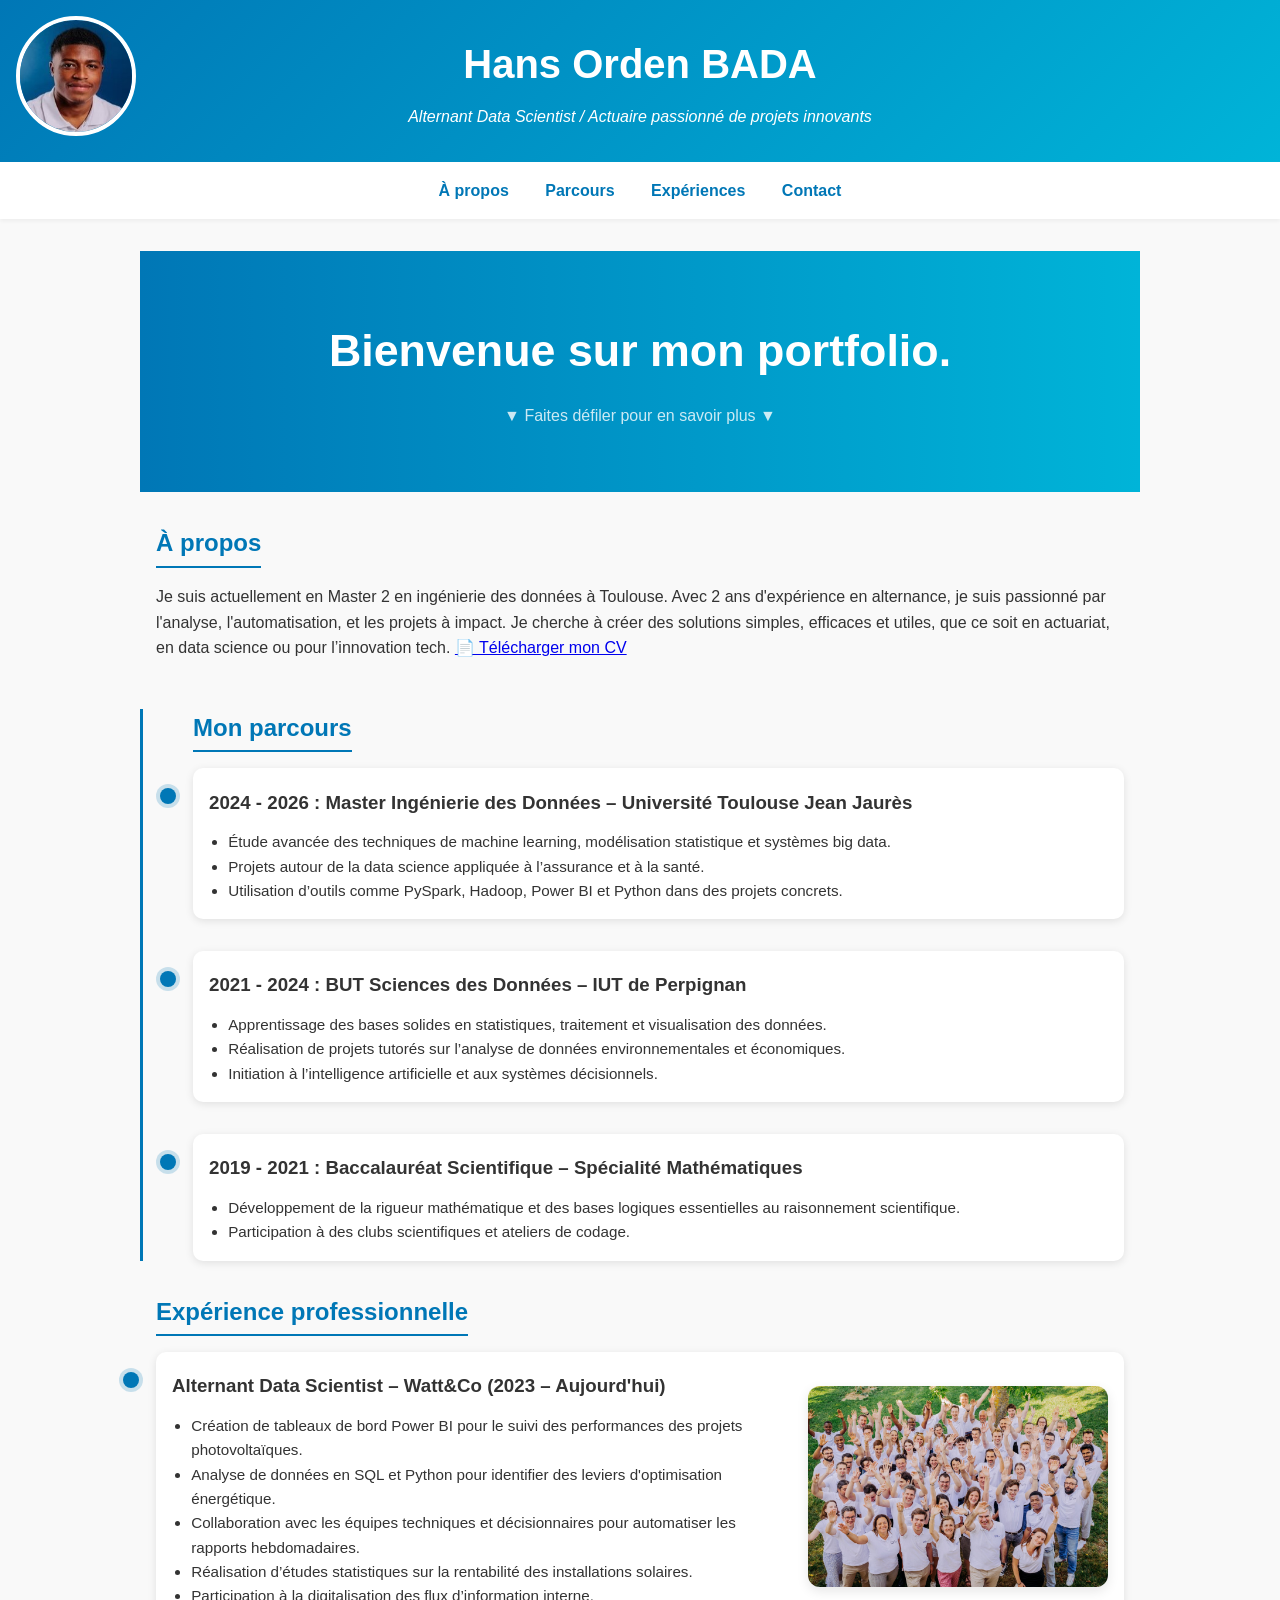
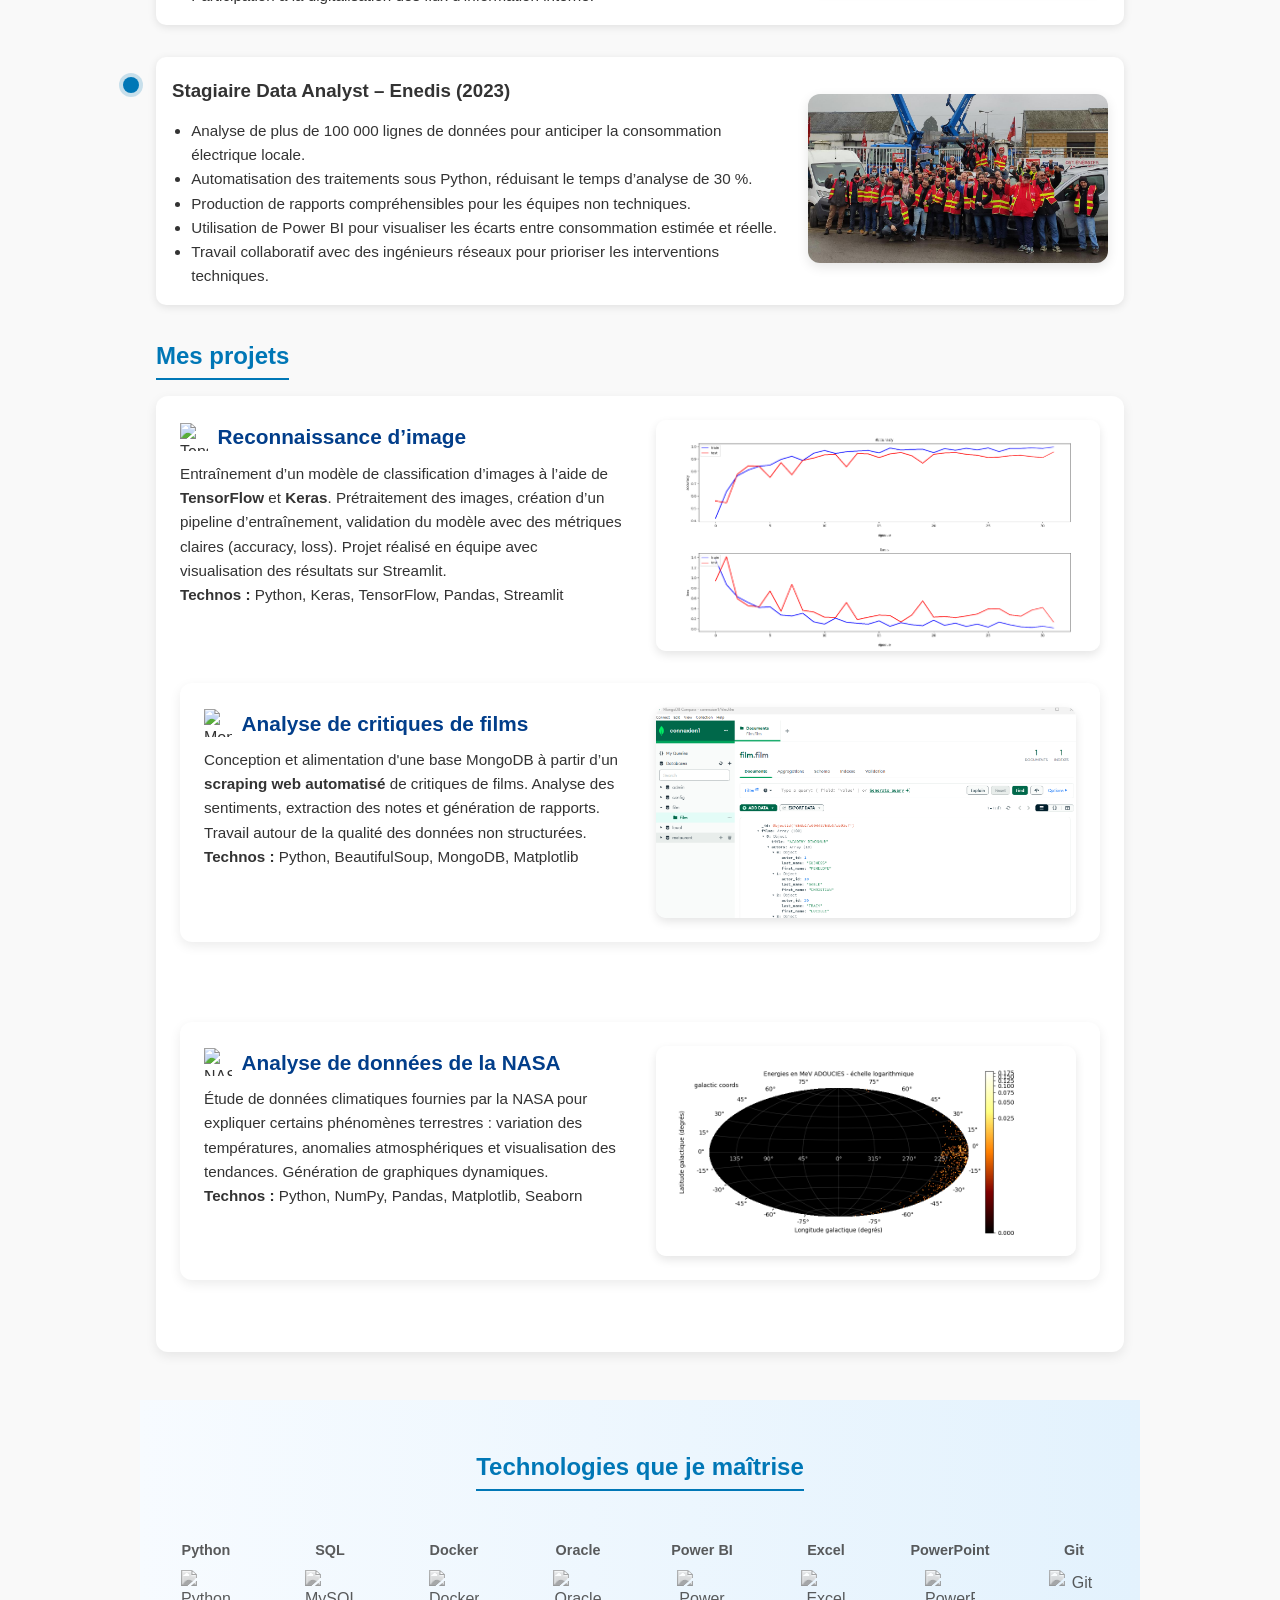
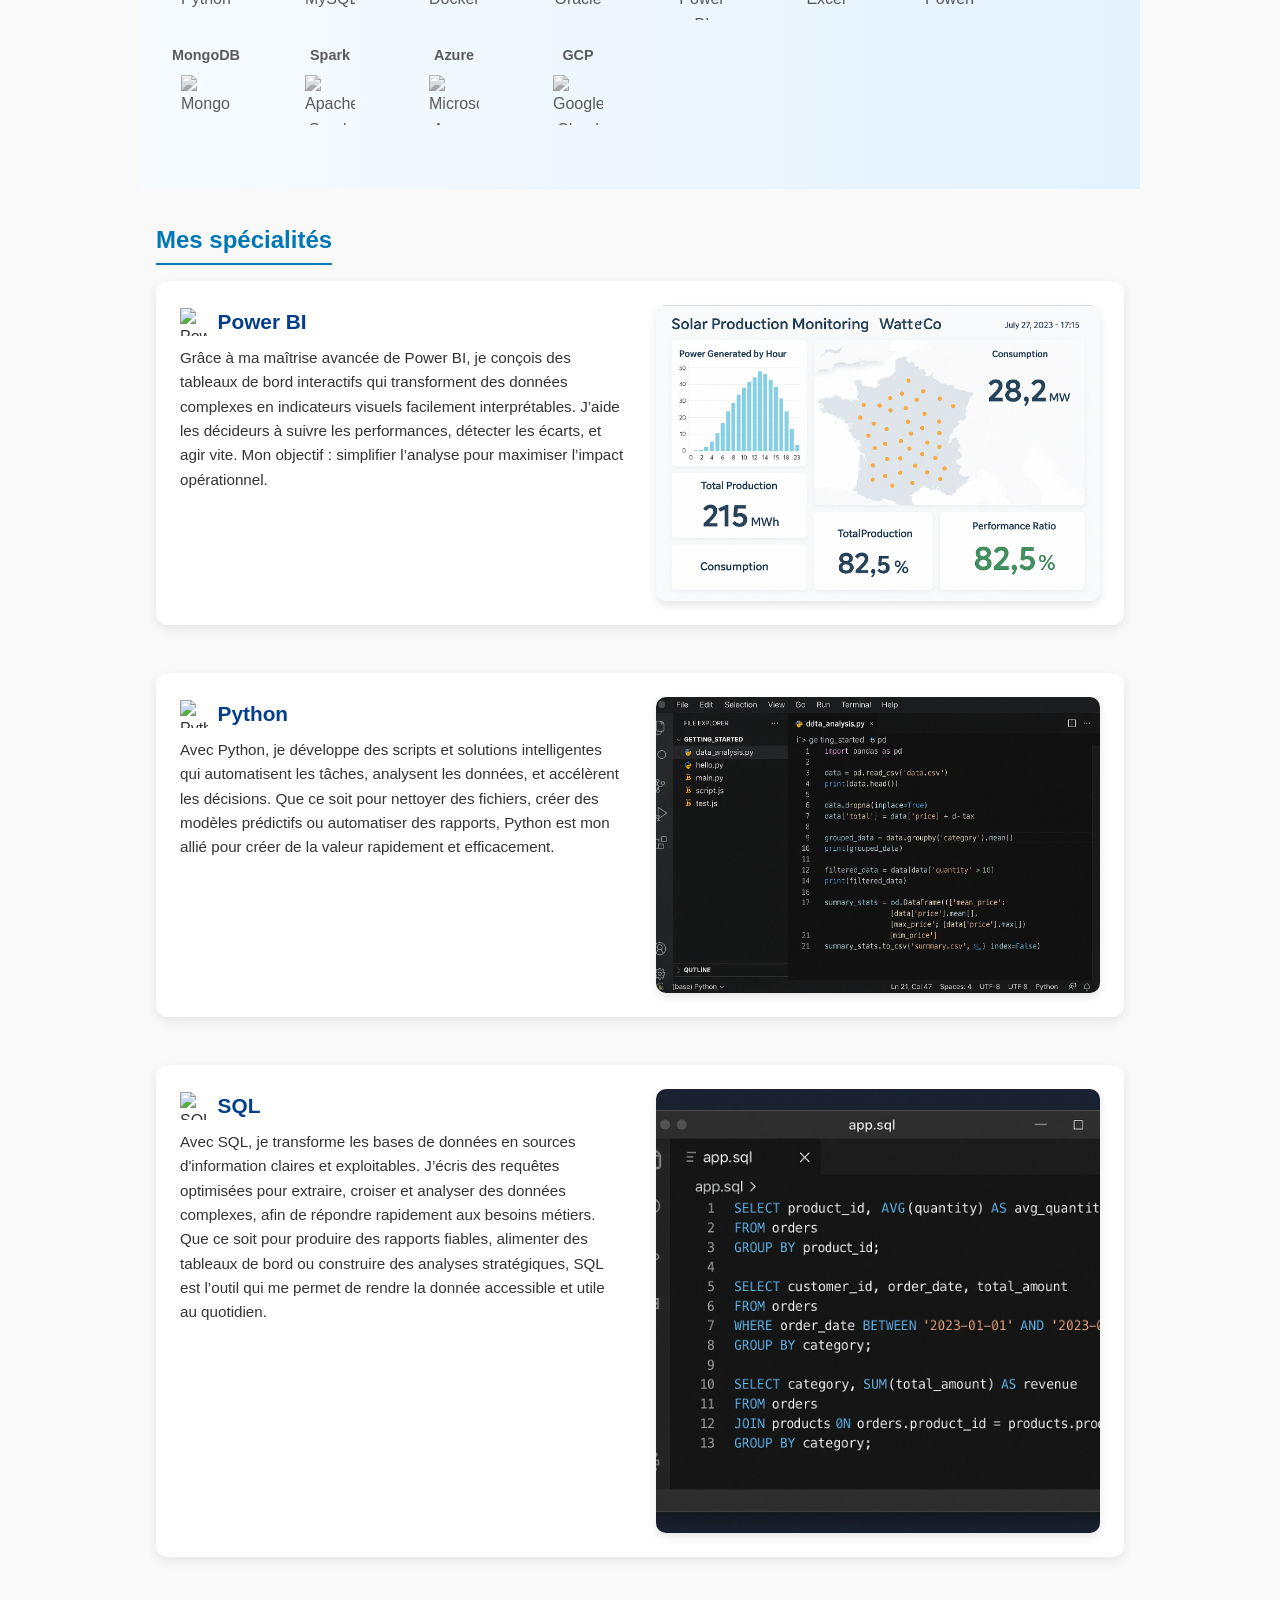
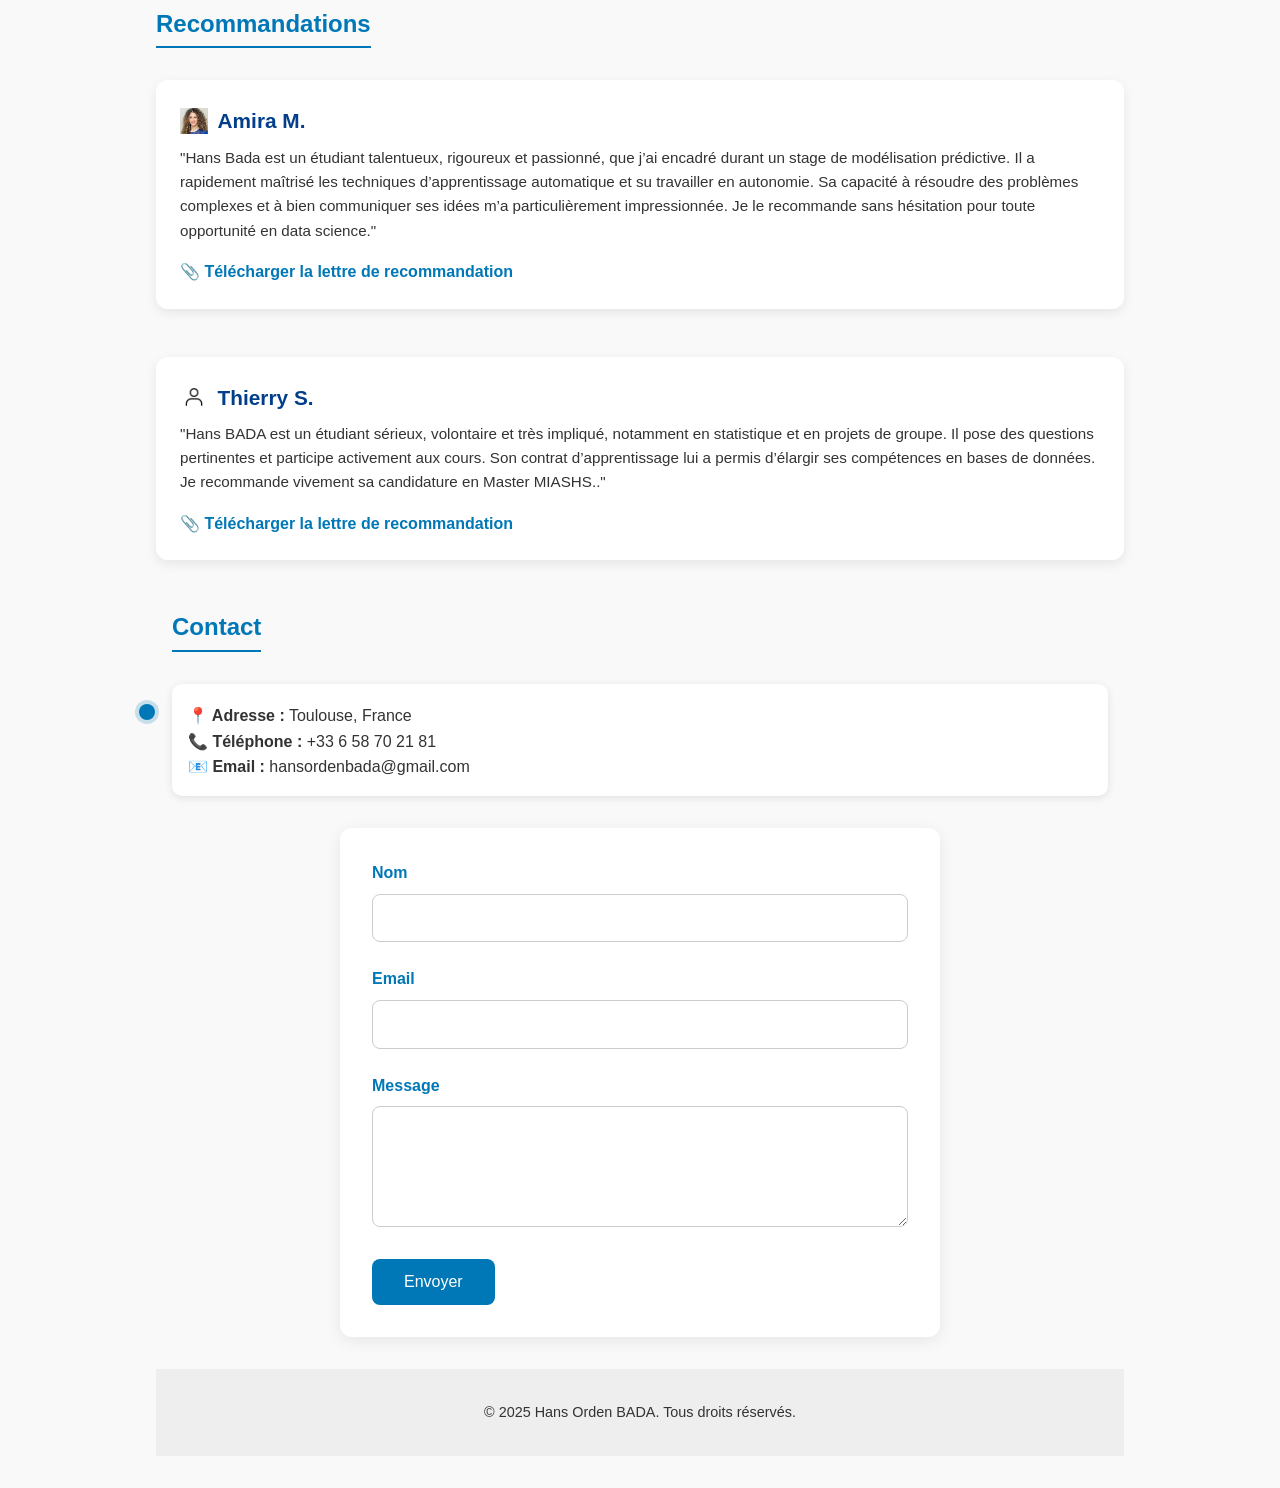
==== commit c647214e: "Merge branch 'main' of https://github.com/HansAdebayo/hansadebayo.github.io" ====
--- a/index.html
+++ b/index.html
@@ -269,9 +269,10 @@
               <h3>SQL</h3>
             </div>
             <p>
-              Avec Python, je développe des scripts et solutions intelligentes qui automatisent les tâches, analysent les données,
-              et accélèrent les décisions. Que ce soit pour nettoyer des fichiers, créer des modèles prédictifs ou automatiser des rapports,
-              Python est mon allié pour créer de la valeur rapidement et efficacement.
+                Avec SQL, je transforme les bases de données en sources d'information claires et exploitables.
+                J’écris des requêtes optimisées pour extraire, croiser et analyser des données complexes, afin de répondre rapidement aux besoins métiers.
+                Que ce soit pour produire des rapports fiables, alimenter des tableaux de bord ou construire des analyses stratégiques,
+                SQL est l’outil qui me permet de rendre la donnée accessible et utile au quotidien.
             </p>
           </div>
           <div class="speciality-images">
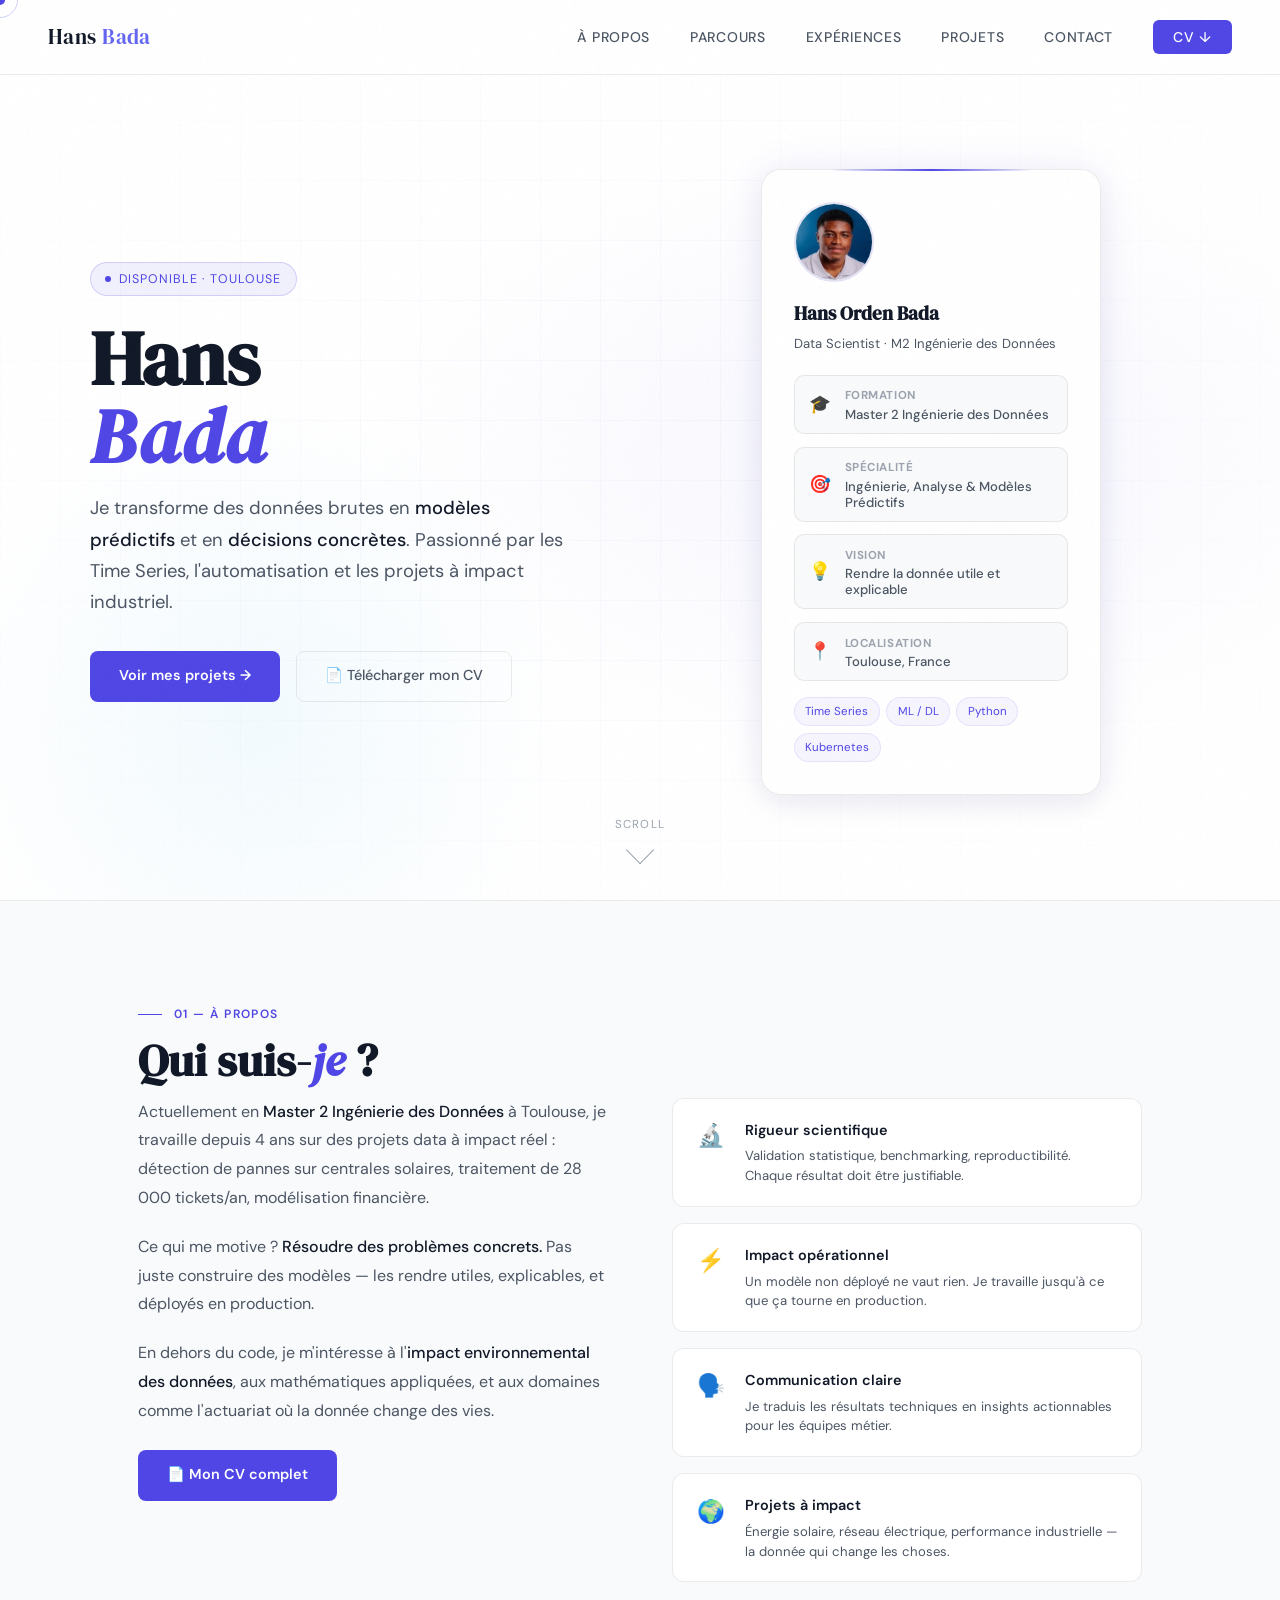
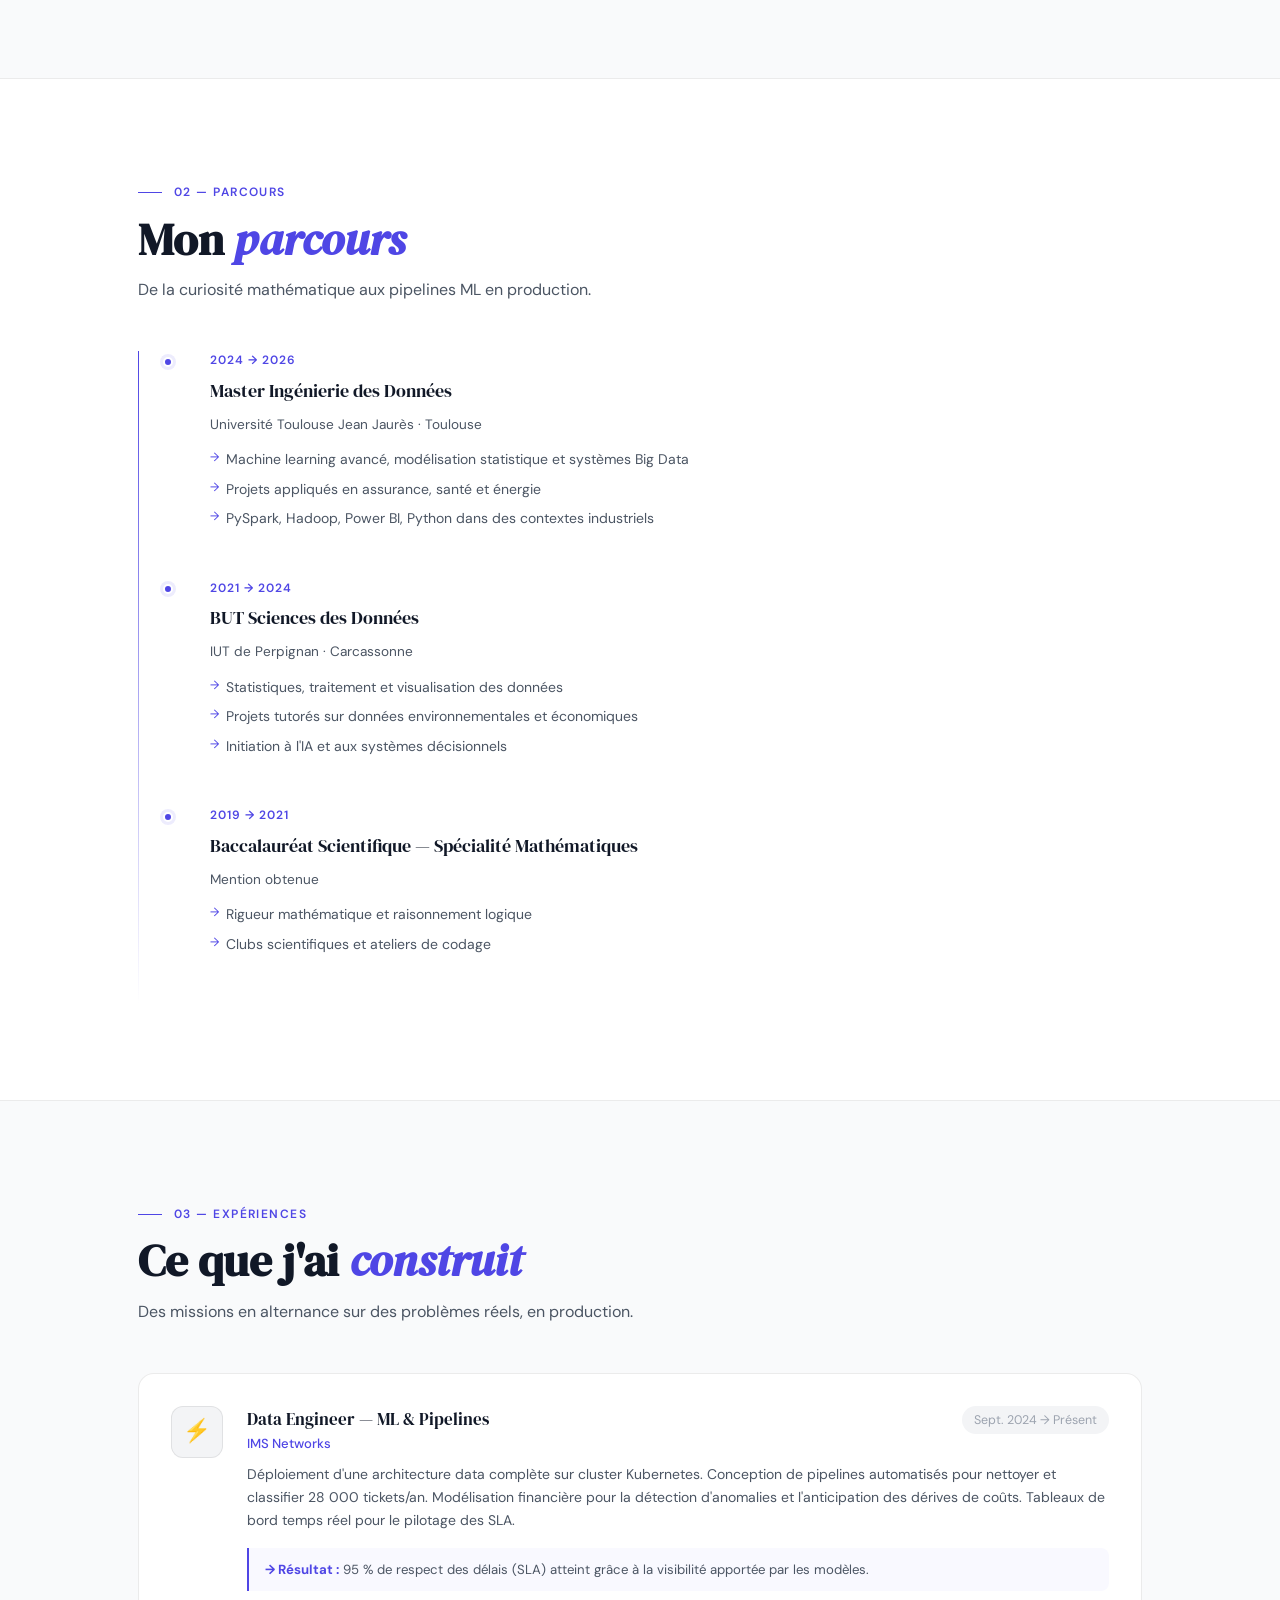
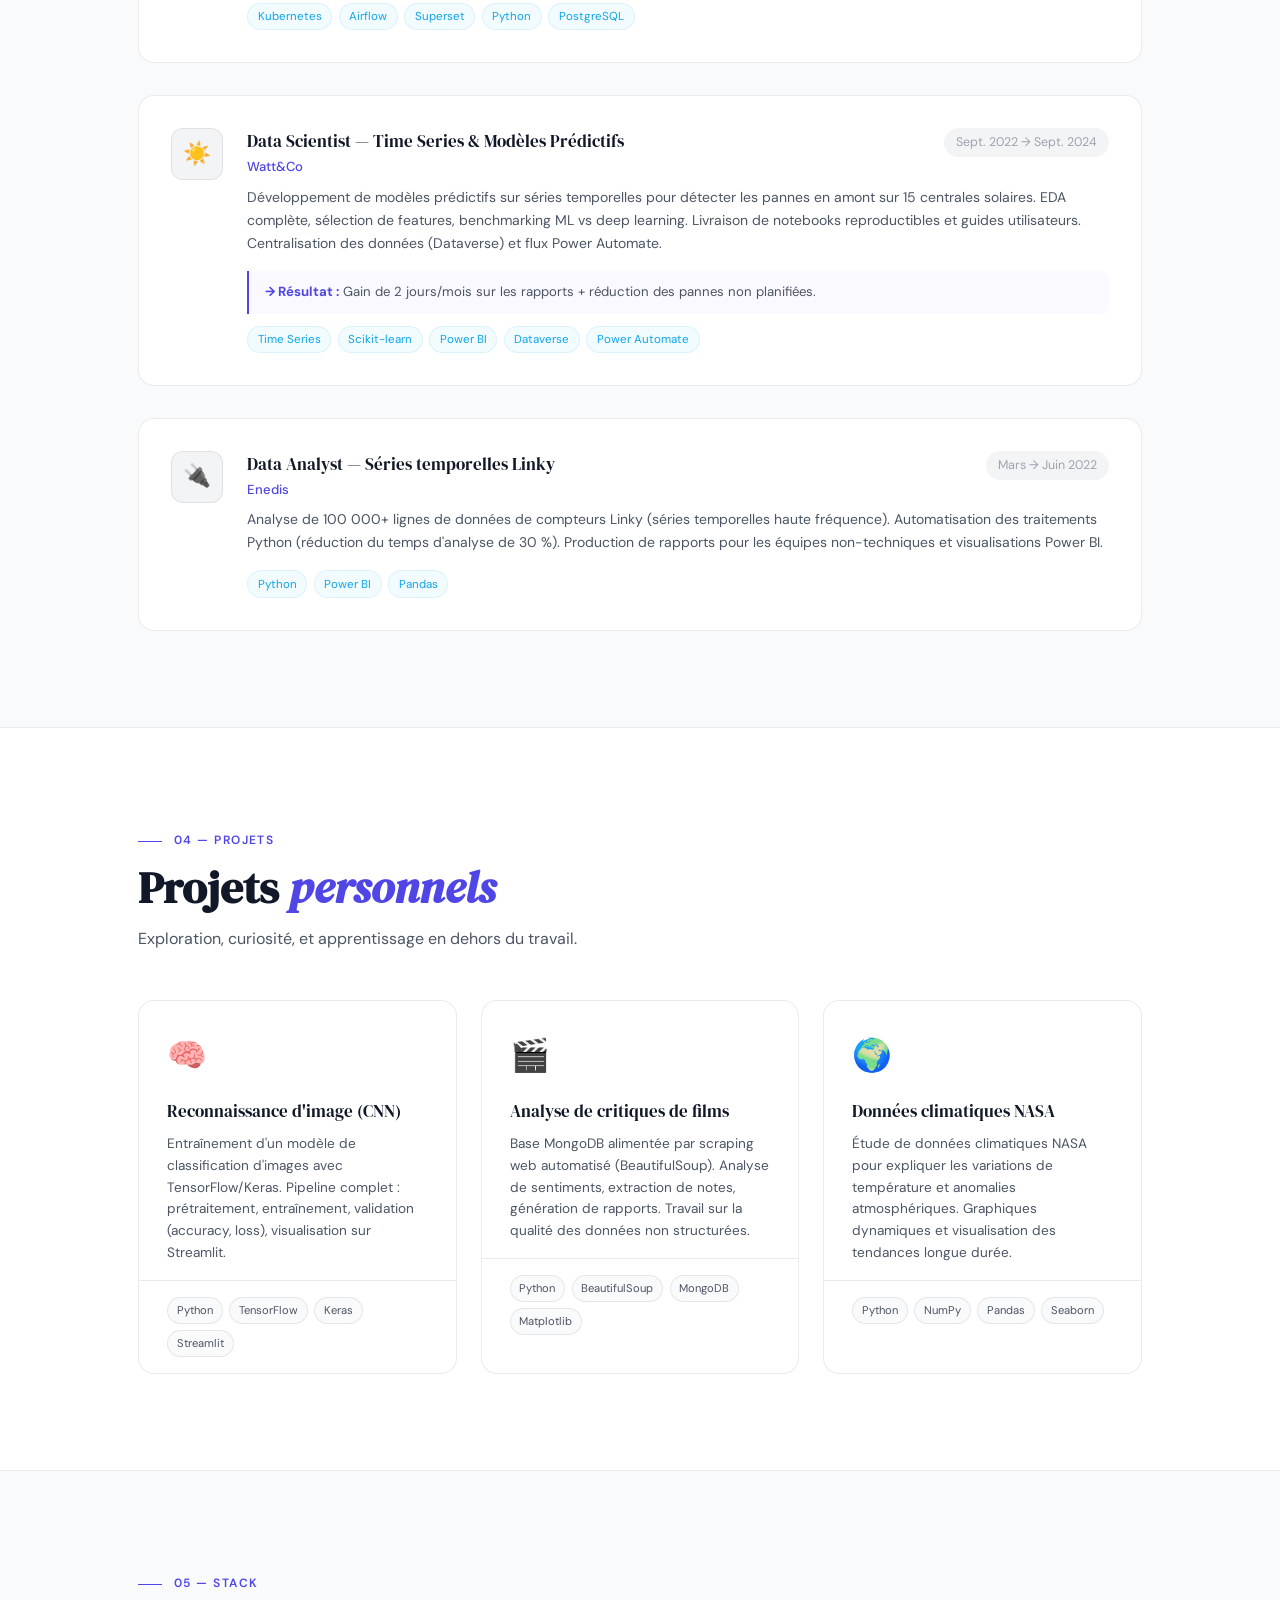
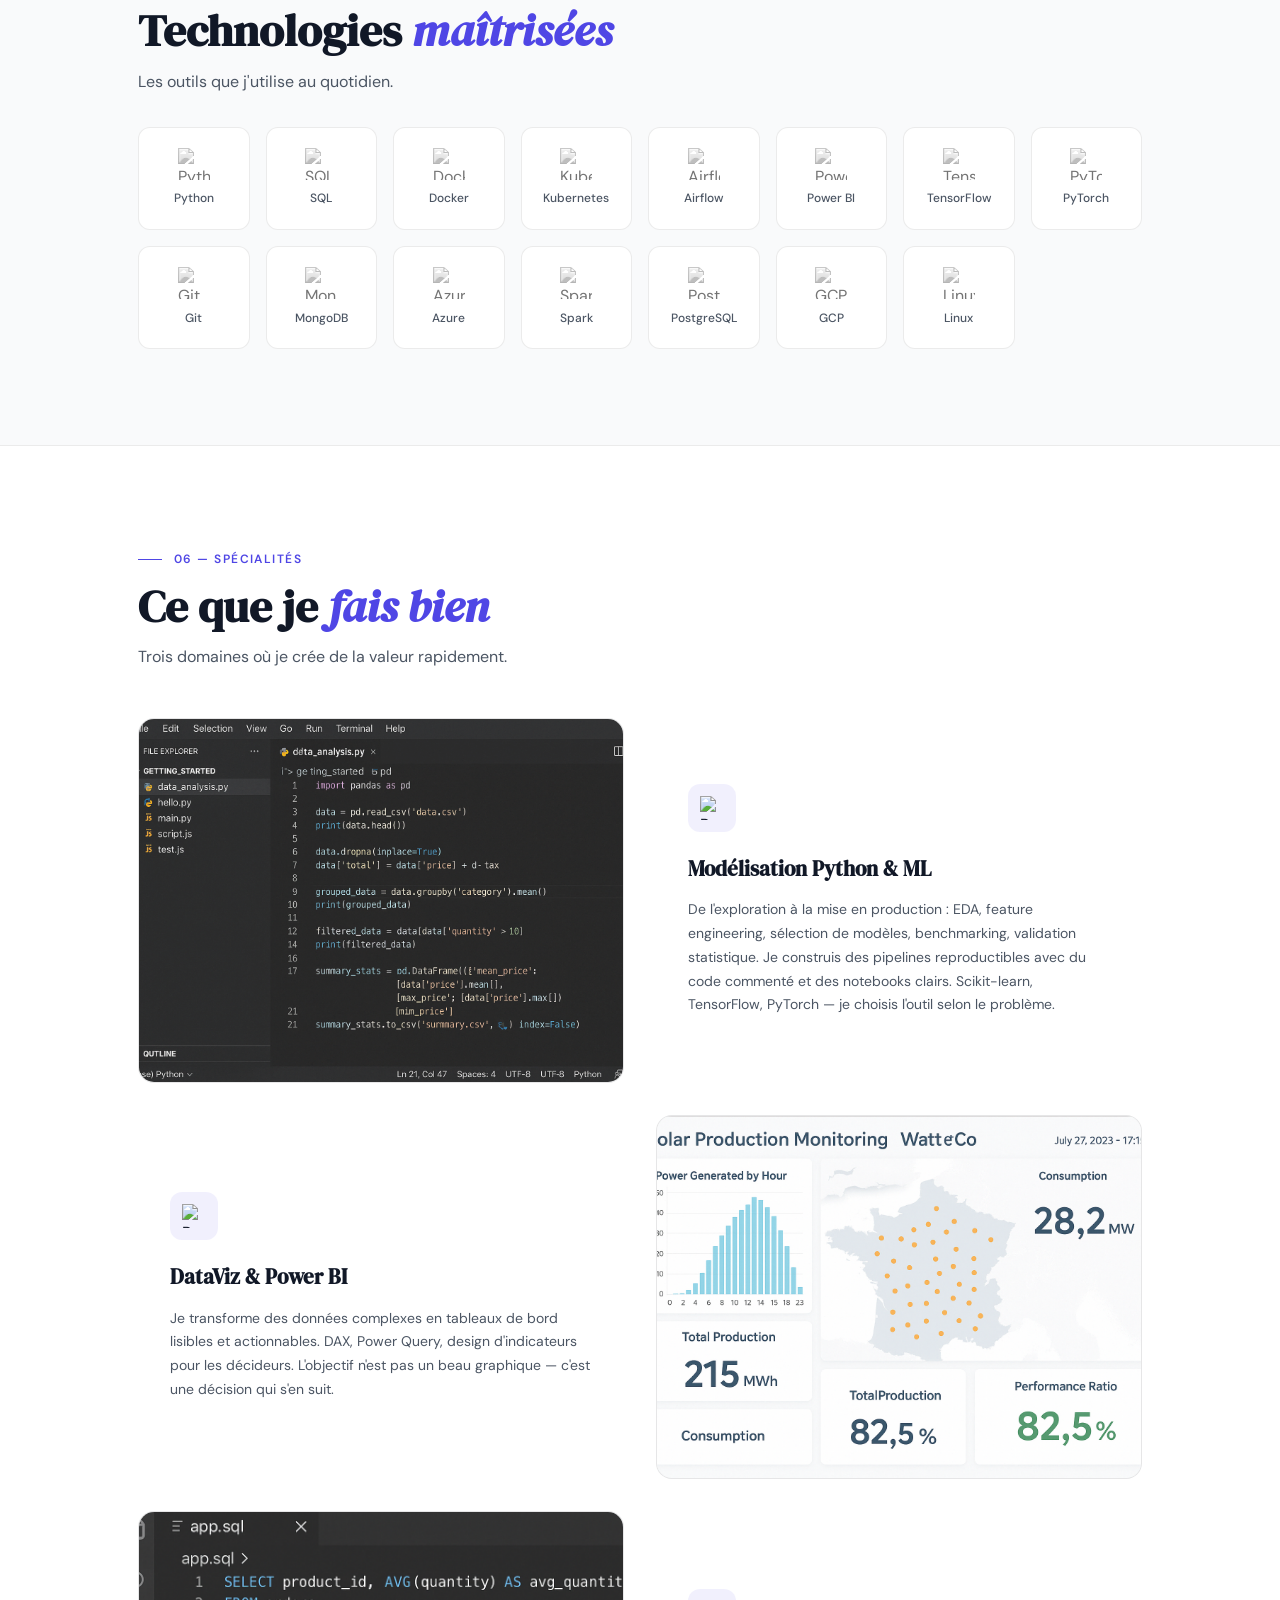
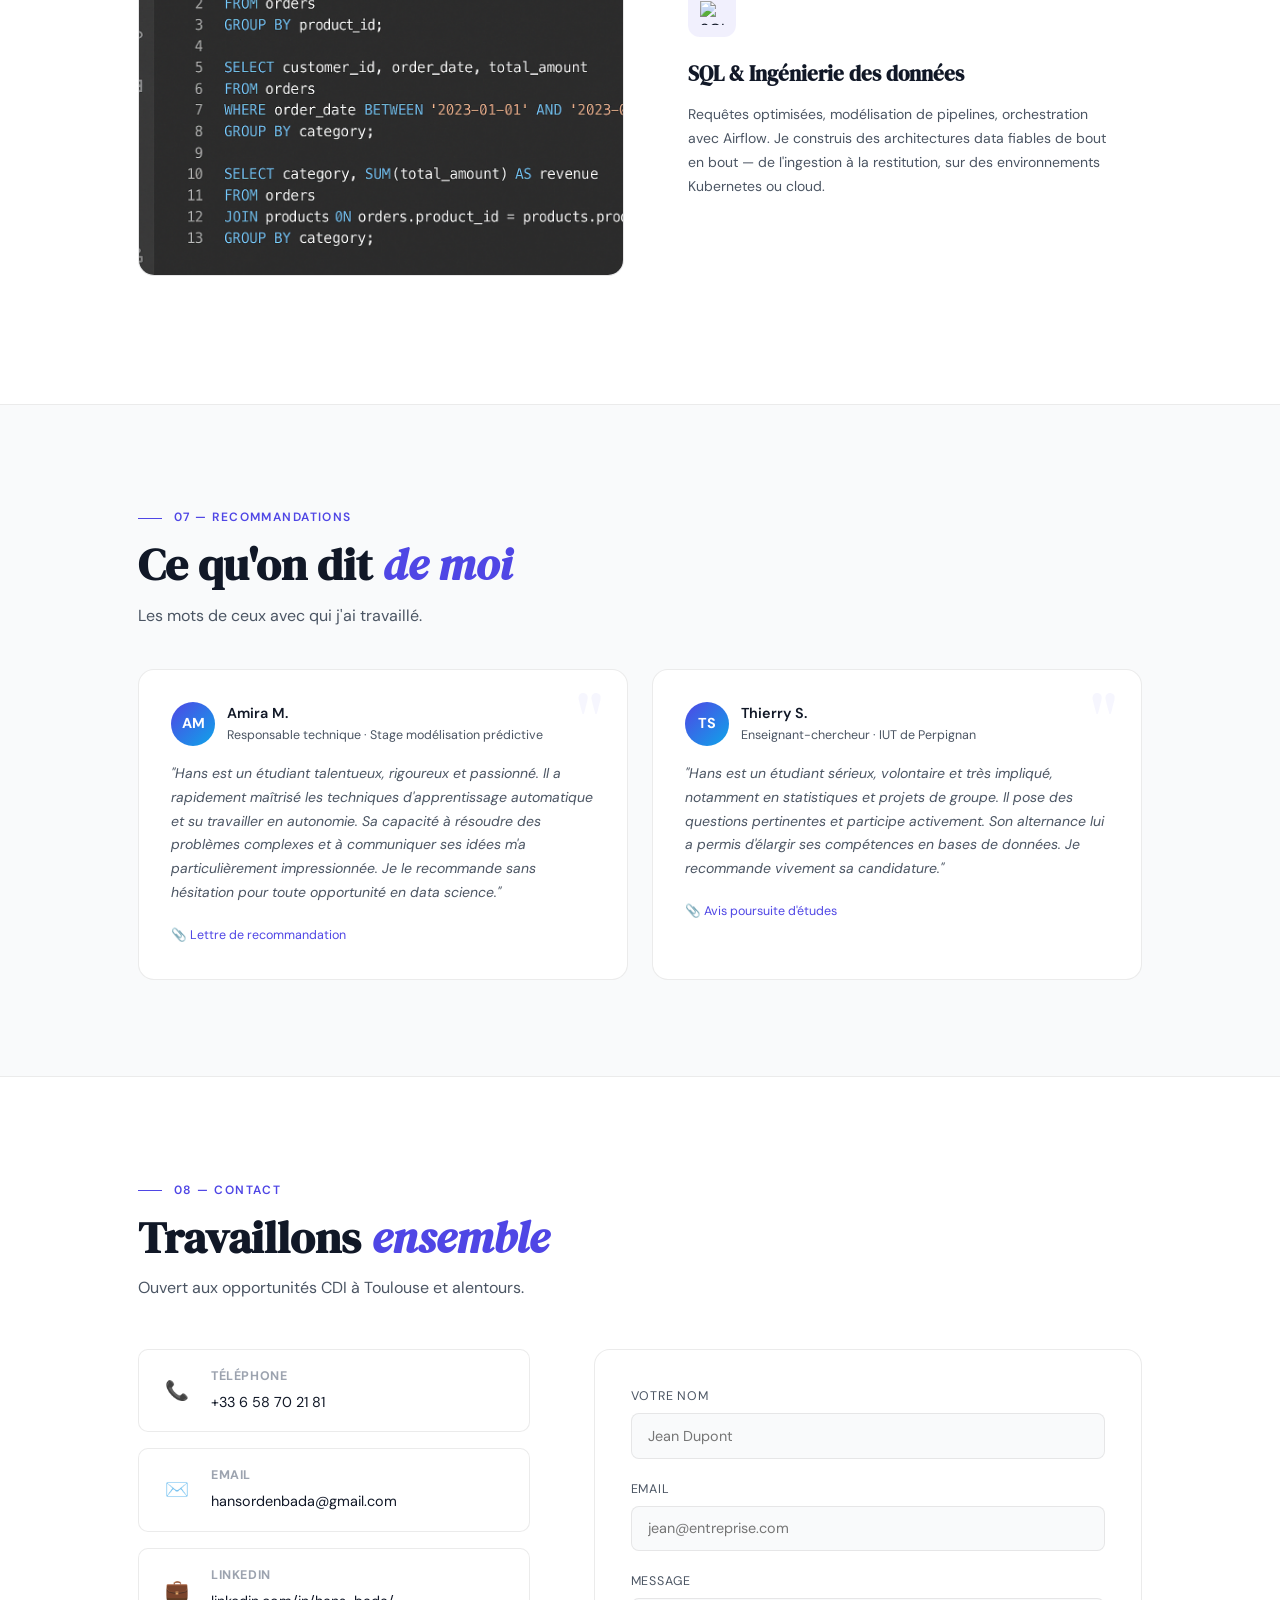
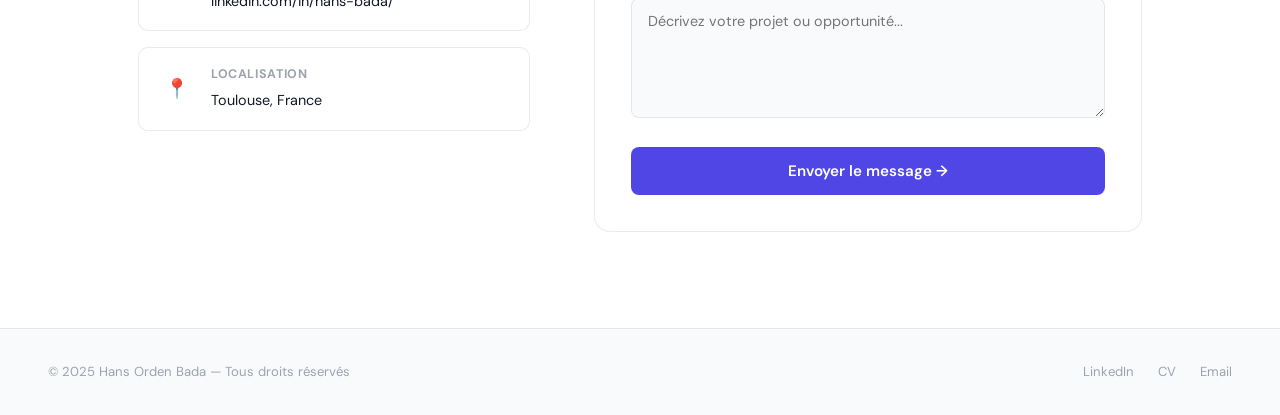
==== commit 482fdbeb: "amélioration Baniere" ====
--- a/index.html
+++ b/index.html
@@ -3,359 +3,694 @@
 <head>
   <meta charset="UTF-8" />
   <meta name="viewport" content="width=device-width, initial-scale=1.0" />
-  <title>Portfolio | Hans Orden BADA</title>
+  <title>Hans Bada — Data Scientist</title>
   <link rel="stylesheet" href="styles.css">
+  <link rel="preconnect" href="https://fonts.googleapis.com">
+  <link rel="preconnect" href="https://fonts.gstatic.com" crossorigin>
+  <link href="https://fonts.googleapis.com/css2?family=DM+Serif+Display:ital@0;1&family=DM+Sans:ital,opsz,wght@0,9..40,300;0,9..40,400;0,9..40,500;0,9..40,600;1,9..40,300&display=swap" rel="stylesheet">
 </head>
 <body>
-  <header>
-    <div class="profile-container">
-      <img src="photo.jpg" alt="Photo de Hans" class="profile-pic" />
-      <div class="tooltip">Je transforme les données en solutions utiles 🌍📊</div>
-    </div>
-    <h1>Hans Orden BADA</h1>
-    <p>Alternant Data Scientist / Actuaire passionné de projets innovants</p>
-  </header>
-
-  <nav>
-    <a href="#apropos">À propos</a>
-    <a href="#parcours">Parcours</a>
-    <a href="#experience">Expériences</a>
-    <a href="#contact">Contact</a>
+
+  <!-- Curseur custom -->
+  <div class="cursor" id="cursor"></div>
+  <div class="cursor-ring" id="cursorRing"></div>
+
+  <!-- ─── NAV ─── -->
+  <nav id="nav">
+    <div class="nav-logo">Hans <span>Bada</span></div>
+    <ul class="nav-links">
+      <li><a href="#apropos">À propos</a></li>
+      <li><a href="#parcours">Parcours</a></li>
+      <li><a href="#experience">Expériences</a></li>
+      <li><a href="#projets">Projets</a></li>
+      <li><a href="#contact">Contact</a></li>
+      <li><a href="MonCVHansBADAok.pdf" download class="nav-cta">CV ↓</a></li>
+    </ul>
   </nav>
 
-  <section id="welcome">
-    <div class="welcome-container">
-      <h1 class="welcome-title">Bienvenue sur mon portfolio.</h1>
-      <span class="welcome-blinker">▼ Faites défiler pour en savoir plus ▼</span>
+  <!-- ─── HERO ─── -->
+  <section id="hero">
+    <div class="hero-bg"></div>
+    <div class="hero-grid"></div>
+    <div class="hero-content">
+      <div class="hero-left">
+        <div class="hero-label">Disponible · Toulouse</div>
+        <h1 class="hero-name">Hans<br><em>Bada</em></h1>
+        <p class="hero-tagline">
+          Je transforme des données brutes en <strong>modèles prédictifs</strong> et en
+          <strong>décisions concrètes</strong>. Passionné par les Time Series, l'automatisation
+          et les projets à impact industriel.
+        </p>
+        <div class="hero-btns">
+          <a href="#experience" class="btn-primary">Voir mes projets →</a>
+          <a href="MonCVHansBADAok.pdf" download class="btn-ghost">📄 Télécharger mon CV</a>
+        </div>
+      </div>
+      <div class="hero-visual">
+        <div class="hero-card">
+          <img src="photo.jpg" alt="Hans Orden Bada" class="hero-card-photo" onerror="this.style.display='none';this.nextElementSibling.style.display='flex'">
+          <div class="hero-card-photo-placeholder" style="display:none">HB</div>
+          <h3>Hans Orden Bada</h3>
+          <p>Data Scientist · M2 Ingénierie des Données</p>
+          <div class="hero-bio">
+            <div class="bio-item">
+              <span class="bio-icon">🎓</span>
+              <div class="bio-text">
+                <strong>Formation</strong>
+                <span>Master 2 Ingénierie des Données</span>
+              </div>
+            </div>
+            <div class="bio-item">
+              <span class="bio-icon">🎯</span>
+              <div class="bio-text">
+                <strong>Spécialité</strong>
+                <span>Ingénierie, Analyse & Modèles Prédictifs</span>
+              </div>
+            </div>
+            <div class="bio-item">
+              <span class="bio-icon">💡</span>
+              <div class="bio-text">
+                <strong>Vision</strong>
+                <span>Rendre la donnée utile et explicable</span>
+              </div>
+            </div>
+            <div class="bio-item">
+              <span class="bio-icon">📍</span>
+              <div class="bio-text">
+                <strong>Localisation</strong>
+                <span>Toulouse, France</span>
+              </div>
+            </div>
+          </div>
+          <div class="hero-tags">
+            <span class="hero-tag">Time Series</span>
+            <span class="hero-tag">ML / DL</span>
+            <span class="hero-tag">Python</span>
+            <span class="hero-tag">Kubernetes</span>
+          </div>
+        </div>
+      </div>
+    </div>
+    <div class="scroll-hint">
+      <span>Scroll</span>
+      <div class="arrow"></div>
     </div>
   </section>
 
-  <section id="apropos">
-    <h2>À propos</h2>
-    <p>
-      Je suis actuellement en Master 2 en ingénierie des données à Toulouse. Avec 2 ans d'expérience en alternance,
-      je suis passionné par l'analyse, l'automatisation, et les projets à impact. Je cherche à créer des solutions
-      simples, efficaces et utiles, que ce soit en actuariat, en data science ou pour l’innovation tech.
-      <a class="cv-download" href="Mon_CV_Hans_Bada.pdf" download>📄 Télécharger mon CV</a>
-    </p>
-  </section>
-
-  <section id="parcours">
-    <h2>Mon parcours</h2>
-    <div class="card">
-      <h3>2024 - 2026 : Master Ingénierie des Données – Université Toulouse Jean Jaurès</h3>
-      <ul>
-        <li>Étude avancée des techniques de machine learning, modélisation statistique et systèmes big data.</li>
-        <li>Projets autour de la data science appliquée à l’assurance et à la santé.</li>
-        <li>Utilisation d’outils comme PySpark, Hadoop, Power BI et Python dans des projets concrets.</li>
-      </ul>
-    </div>
-    <div class="card">
-      <h3>2021 - 2024 : BUT Sciences des Données – IUT de Perpignan</h3>
-      <ul>
-        <li>Apprentissage des bases solides en statistiques, traitement et visualisation des données.</li>
-        <li>Réalisation de projets tutorés sur l’analyse de données environnementales et économiques.</li>
-        <li>Initiation à l’intelligence artificielle et aux systèmes décisionnels.</li>
-      </ul>
-    </div>
-    <div class="card">
-      <h3>2019 - 2021 : Baccalauréat Scientifique – Spécialité Mathématiques</h3>
-      <ul>
-        <li>Développement de la rigueur mathématique et des bases logiques essentielles au raisonnement scientifique.</li>
-        <li>Participation à des clubs scientifiques et ateliers de codage.</li>
-      </ul>
-    </div>
-  </section>
-
-  <section id="experience">
-    <h2>Expérience professionnelle</h2>
-  
-    <div class="card experience-item">
-      <div class="experience-text">
-        <h3>Alternant Data Scientist – Watt&Co (2023 – Aujourd'hui)</h3>
-        <ul>
-          <li>Création de tableaux de bord Power BI pour le suivi des performances des projets photovoltaïques.</li>
-          <li>Analyse de données en SQL et Python pour identifier des leviers d'optimisation énergétique.</li>
-          <li>Collaboration avec les équipes techniques et décisionnaires pour automatiser les rapports hebdomadaires.</li>
-          <li>Réalisation d’études statistiques sur la rentabilité des installations solaires.</li>
-          <li>Participation à la digitalisation des flux d’information interne.</li>
-        </ul>
-      </div>
-      <div class="experience-img-wrapper">
-        <img src="wattco.jpg" alt="Illustration Watt&Co" class="experience-img">
-      </div>
-    </div>
-  
-    <div class="card experience-item">
-      <div class="experience-text">
-        <h3>Stagiaire Data Analyst – Enedis (2023)</h3>
-        <ul>
-          <li>Analyse de plus de 100 000 lignes de données pour anticiper la consommation électrique locale.</li>
-          <li>Automatisation des traitements sous Python, réduisant le temps d’analyse de 30 %.</li>
-          <li>Production de rapports compréhensibles pour les équipes non techniques.</li>
-          <li>Utilisation de Power BI pour visualiser les écarts entre consommation estimée et réelle.</li>
-          <li>Travail collaboratif avec des ingénieurs réseaux pour prioriser les interventions techniques.</li>
-        </ul>
-      </div>
-      <div class="experience-img-wrapper">
-        <img src="enedis.jpg" alt="Illustration Enedis" class="experience-img">
-      </div>
-    </div>
-  </section>
-
-  <section id="projets">
-    <h2>Mes projets</h2>
-  
-    <!-- Projet 1 - Reconnaissance d’image -->
-    <div class="speciality-card">
-      <div class="speciality-text">
-        <div class="title-with-icon">
-          <img src="https://cdn.jsdelivr.net/npm/simple-icons@9.10.0/icons/tensorflow.svg" alt="TensorFlow logo">
-          <h3>Reconnaissance d’image</h3>
-        </div>
-        <p>
-          Entraînement d’un modèle de classification d’images à l’aide de <strong>TensorFlow</strong> et <strong>Keras</strong>.
-          Prétraitement des images, création d’un pipeline d’entraînement, validation du modèle avec des métriques claires (accuracy, loss).
-          Projet réalisé en équipe avec visualisation des résultats sur Streamlit.
-        </p>
-        <p><strong>Technos :</strong> Python, Keras, TensorFlow, Pandas, Streamlit</p>
-      </div>
-      <div class="speciality-images">
-        <img src="courbe apprentissage en live.png" alt="Image d’entraînement 1">
-      </div>
-      
-  
-    <!-- Projet 2 - Scraping MongoDB -->
-    <div class="speciality-card">
-      <div class="speciality-text">
-        <div class="title-with-icon">
-          <img src="https://cdn.jsdelivr.net/npm/simple-icons@9.10.0/icons/mongodb.svg" alt="MongoDB logo">
-          <h3>Analyse de critiques de films</h3>
-        </div>
-        <p>
-          Conception et alimentation d'une base MongoDB à partir d’un <strong>scraping web automatisé</strong> de critiques de films.
-          Analyse des sentiments, extraction des notes et génération de rapports. Travail autour de la qualité des données non structurées.
-        </p>
-        <p><strong>Technos :</strong> Python, BeautifulSoup, MongoDB, Matplotlib</p>
-      </div>
-      <div class="speciality-images">
-        <img src="projet_mongo.jpg" alt="Projet scraping MongoDB (à ajouter)">
-      </div>
-    </div>
-  
-    <!-- Projet 3 - Données de la NASA -->
-    <div class="speciality-card">
-      <div class="speciality-text">
-        <div class="title-with-icon">
-          <img src="https://cdn.jsdelivr.net/npm/simple-icons@9.10.0/icons/nasa.svg" alt="NASA logo">
-          <h3>Analyse de données de la NASA</h3>
-        </div>
-        <p>
-          Étude de données climatiques fournies par la NASA pour expliquer certains phénomènes terrestres :
-          variation des températures, anomalies atmosphériques et visualisation des tendances. Génération de graphiques dynamiques.
-        </p>
-        <p><strong>Technos :</strong> Python, NumPy, Pandas, Matplotlib, Seaborn</p>
-      </div>
-      <div class="speciality-images">
-        <img src="projet_nasa.png" alt="Projet NASA (à ajouter)">
-      </div>
-    </div>
-  </section>
-  
-
-  <section id="tech-scroll">
-    <h2>Technologies que je maîtrise</h2>
-    <div class="scroll-wrapper">
-      <div class="scroll-track">
-        <!-- Un bloc par techno -->
-        <div class="tech-item">
-          <p>Python</p>
-          <img src="https://cdn.jsdelivr.net/npm/simple-icons@9.10.0/icons/python.svg" alt="Python">
-        </div>
-        <div class="tech-item">
-          <p>SQL</p>
-          <img src="https://cdn.jsdelivr.net/npm/simple-icons@9.10.0/icons/mysql.svg" alt="MySQL">
-        </div>
-        <div class="tech-item">
-          <p>Docker</p>
-          <img src="https://cdn.jsdelivr.net/npm/simple-icons@9.10.0/icons/docker.svg" alt="Docker">
-        </div>
-        <div class="tech-item">
-          <p>Oracle</p>
-          <img src="https://cdn.jsdelivr.net/npm/simple-icons@9.10.0/icons/oracle.svg" alt="Oracle">
-        </div>
-        <div class="tech-item">
-          <p>Power BI</p>
-          <img src="https://cdn.jsdelivr.net/npm/simple-icons@9.10.0/icons/powerbi.svg" alt="Power BI">
-        </div>
-        <div class="tech-item">
-          <p>Excel</p>
-          <img src="https://cdn.jsdelivr.net/npm/simple-icons@9.10.0/icons/microsoftexcel.svg" alt="Excel">
-        </div>
-        <div class="tech-item">
-          <p>PowerPoint</p>
-          <img src="https://cdn.jsdelivr.net/npm/simple-icons@9.10.0/icons/microsoftpowerpoint.svg" alt="PowerPoint">
-        </div>
-        <div class="tech-item">
-          <p>Git</p>
-          <img src="https://cdn.jsdelivr.net/npm/simple-icons@9.10.0/icons/git.svg" alt="Git">
-        </div>
-        <div class="tech-item">
-          <p>MongoDB</p>
-          <img src="https://cdn.jsdelivr.net/npm/simple-icons@9.10.0/icons/mongodb.svg" alt="MongoDB">
-        </div>
-        <div class="tech-item">
-          <p>Spark</p>
-          <img src="https://cdn.jsdelivr.net/npm/simple-icons@9.10.0/icons/apachespark.svg" alt="Apache Spark">
-        </div>
-        <div class="tech-item">
-          <p>Azure</p>
-          <img src="https://cdn.jsdelivr.net/npm/simple-icons@9.10.0/icons/microsoftazure.svg" alt="Microsoft Azure">
-        </div>
-        <div class="tech-item">
-          <p>GCP</p>
-          <img src="https://cdn.jsdelivr.net/npm/simple-icons@9.10.0/icons/googlecloud.svg" alt="Google Cloud Platform">
-        </div>
-      </div>
-    </div>
-  </section>
-  
-  
-
-  <section id="specialites">
-    <h2>Mes spécialités</h2>
-  
-    <!-- Power BI -->
-    <div class="speciality-card">
-      <div class="speciality-text">
-        <div class="title-with-icon">
-          <img src="https://cdn.jsdelivr.net/npm/simple-icons@9.10.0/icons/powerbi.svg" alt="Power BI logo">
-          <h3>Power BI</h3>
-        </div>
-        <p>
-          Grâce à ma maîtrise avancée de Power BI, je conçois des tableaux de bord interactifs qui transforment des données complexes en
-          indicateurs visuels facilement interprétables. J’aide les décideurs à suivre les performances, détecter les écarts, et agir vite.
-          Mon objectif : simplifier l’analyse pour maximiser l’impact opérationnel.
-        </p>
-      </div>
-      <div class="speciality-images">
-        <img src="tb_wattetco.png" alt="Power BI Dashboard">
-      </div>
-    </div>
-  
-    <!-- Python -->
-    <div class="speciality-card">
-      <div class="speciality-text">
-        <div class="title-with-icon">
-          <img src="https://cdn.jsdelivr.net/npm/simple-icons@9.10.0/icons/python.svg" alt="Python logo">
-          <h3>Python</h3>
-        </div>
-        <p>
-          Avec Python, je développe des scripts et solutions intelligentes qui automatisent les tâches, analysent les données,
-          et accélèrent les décisions. Que ce soit pour nettoyer des fichiers, créer des modèles prédictifs ou automatiser des rapports,
-          Python est mon allié pour créer de la valeur rapidement et efficacement.
-        </p>
-      </div>
-      <div class="speciality-images">
-        <img src="code_python.png" alt="Python logo big">
-      </div>
-    </div>
-
-        <!-- SQL -->
-        <div class="speciality-card">
-          <div class="speciality-text">
-            <div class="title-with-icon">
-              <img src="https://cdn.jsdelivr.net/npm/simple-icons@9.10.0/icons/mysql.svg" alt="SQL logo">
-              <h3>SQL</h3>
-            </div>
-            <p>
-                Avec SQL, je transforme les bases de données en sources d'information claires et exploitables.
-                J’écris des requêtes optimisées pour extraire, croiser et analyser des données complexes, afin de répondre rapidement aux besoins métiers.
-                Que ce soit pour produire des rapports fiables, alimenter des tableaux de bord ou construire des analyses stratégiques,
-                SQL est l’outil qui me permet de rendre la donnée accessible et utile au quotidien.
+  <hr class="divider">
+
+  <!-- ─── À PROPOS ─── -->
+  <div id="apropos" style="background: var(--bg2);">
+    <div class="section">
+      <div class="section-label">01 — À propos</div>
+      <h2 class="section-title">Qui suis-<em>je</em> ?</h2>
+      <div class="about-grid">
+        <div class="about-text reveal">
+          <p>
+            Actuellement en <strong>Master 2 Ingénierie des Données</strong> à Toulouse, je travaille
+            depuis 4 ans sur des projets data à impact réel : détection de pannes sur centrales solaires,
+            traitement de 28 000 tickets/an, modélisation financière.
+          </p>
+          <p>
+            Ce qui me motive ? <strong>Résoudre des problèmes concrets.</strong> Pas juste construire
+            des modèles — les rendre utiles, explicables, et déployés en production.
+          </p>
+          <p>
+            En dehors du code, je m'intéresse à l'<strong>impact environnemental des données</strong>,
+            aux mathématiques appliquées, et aux domaines comme l'actuariat où la donnée change des vies.
+          </p>
+          <div style="margin-top: 1.5rem;">
+            <a href="MonCVHansBADAok.pdf" download class="btn-primary">📄 Mon CV complet</a>
+          </div>
+        </div>
+        <div class="about-values reveal">
+          <div class="value-item">
+            <div class="value-icon">🔬</div>
+            <div>
+              <h4>Rigueur scientifique</h4>
+              <p>Validation statistique, benchmarking, reproductibilité. Chaque résultat doit être justifiable.</p>
+            </div>
+          </div>
+          <div class="value-item">
+            <div class="value-icon">⚡</div>
+            <div>
+              <h4>Impact opérationnel</h4>
+              <p>Un modèle non déployé ne vaut rien. Je travaille jusqu'à ce que ça tourne en production.</p>
+            </div>
+          </div>
+          <div class="value-item">
+            <div class="value-icon">🗣️</div>
+            <div>
+              <h4>Communication claire</h4>
+              <p>Je traduis les résultats techniques en insights actionnables pour les équipes métier.</p>
+            </div>
+          </div>
+          <div class="value-item">
+            <div class="value-icon">🌍</div>
+            <div>
+              <h4>Projets à impact</h4>
+              <p>Énergie solaire, réseau électrique, performance industrielle — la donnée qui change les choses.</p>
+            </div>
+          </div>
+        </div>
+      </div>
+    </div>
+  </div>
+
+  <hr class="divider">
+
+  <!-- ─── PARCOURS ─── -->
+  <div id="parcours" style="background: var(--bg);">
+    <div class="section">
+      <div class="section-label">02 — Parcours</div>
+      <h2 class="section-title">Mon <em>parcours</em></h2>
+      <p class="section-sub">De la curiosité mathématique aux pipelines ML en production.</p>
+      <div class="timeline">
+        <div class="timeline-item">
+          <div class="timeline-year">2024 → 2026</div>
+          <div class="timeline-title">Master Ingénierie des Données</div>
+          <div class="timeline-school">Université Toulouse Jean Jaurès · Toulouse</div>
+          <ul class="timeline-list">
+            <li>Machine learning avancé, modélisation statistique et systèmes Big Data</li>
+            <li>Projets appliqués en assurance, santé et énergie</li>
+            <li>PySpark, Hadoop, Power BI, Python dans des contextes industriels</li>
+          </ul>
+        </div>
+        <div class="timeline-item">
+          <div class="timeline-year">2021 → 2024</div>
+          <div class="timeline-title">BUT Sciences des Données</div>
+          <div class="timeline-school">IUT de Perpignan · Carcassonne</div>
+          <ul class="timeline-list">
+            <li>Statistiques, traitement et visualisation des données</li>
+            <li>Projets tutorés sur données environnementales et économiques</li>
+            <li>Initiation à l'IA et aux systèmes décisionnels</li>
+          </ul>
+        </div>
+        <div class="timeline-item">
+          <div class="timeline-year">2019 → 2021</div>
+          <div class="timeline-title">Baccalauréat Scientifique — Spécialité Mathématiques</div>
+          <div class="timeline-school">Mention obtenue</div>
+          <ul class="timeline-list">
+            <li>Rigueur mathématique et raisonnement logique</li>
+            <li>Clubs scientifiques et ateliers de codage</li>
+          </ul>
+        </div>
+      </div>
+    </div>
+  </div>
+
+  <hr class="divider">
+
+  <!-- ─── EXPÉRIENCES ─── -->
+  <div id="experience" style="background: var(--bg2);">
+    <div class="section">
+      <div class="section-label">03 — Expériences</div>
+      <h2 class="section-title">Ce que j'ai <em>construit</em></h2>
+      <p class="section-sub">Des missions en alternance sur des problèmes réels, en production.</p>
+      <div class="exp-grid">
+
+        <div class="exp-card">
+          <div class="exp-logo">⚡</div>
+          <div>
+            <div class="exp-header">
+              <div>
+                <div class="exp-title">Data Engineer — ML & Pipelines</div>
+                <div class="exp-company">IMS Networks</div>
+              </div>
+              <div class="exp-dates">Sept. 2024 → Présent</div>
+            </div>
+            <p class="exp-desc">
+              Déploiement d'une architecture data complète sur cluster Kubernetes.
+              Conception de pipelines automatisés pour nettoyer et classifier 28 000 tickets/an.
+              Modélisation financière pour la détection d'anomalies et l'anticipation des dérives de coûts.
+              Tableaux de bord temps réel pour le pilotage des SLA.
             </p>
-          </div>
-          <div class="speciality-images">
-            <img src="sql.png" alt="Python logo big">
-          </div>
-        </div>
-  </section>
-
-  <section id="recommandations">
-    <h2>Recommandations</h2>
-  
-    <div class="speciality-card">
-      <div class="speciality-text">
-        <div class="title-with-icon">
-          <img src="img/amira.jpg" alt="Personne">
-          <h3>Amira M.</h3>
-        </div>
-        <p>
-          "Hans Bada est un étudiant talentueux, rigoureux et passionné, que j’ai encadré durant un stage de modélisation prédictive. 
-          Il a rapidement maîtrisé les techniques d’apprentissage automatique et su travailler en autonomie. 
-          Sa capacité à résoudre des problèmes complexes et à bien communiquer ses idées m’a particulièrement impressionnée. 
-          Je le recommande sans hésitation pour toute opportunité en data science."
-        </p>
-        <a class="reco-download" href="lettre/Lettre Hans.pdf" download>
-          📎 Télécharger la lettre de recommandation
-        </a>
-      </div>
-    </div>
-  
-    <div class="speciality-card">
-      <div class="speciality-text">
-        <div class="title-with-icon">
-          <img src="person.png" alt="Personne">
-          <h3>Thierry S.</h3>
-        </div>
-        <p>
-          "Hans BADA est un étudiant sérieux, volontaire et très impliqué, notamment en statistique et en projets de groupe.
-           Il pose des questions pertinentes et participe activement aux cours. Son contrat d’apprentissage lui a permis
-           d’élargir ses compétences en bases de données. Je recommande vivement sa candidature en Master MIASHS.."
-        </p>
-        <a class="reco-download" href="lettre/AVIS POURSUITE ETUDES - Hans BADA - Master MIASHS.pdf" download>
-          📎 Télécharger la lettre de recommandation
-        </a>
-      </div>
-    </div>
-  
-  
-    <section id="contact-form">
-      <h2>Contact</h2>
-    
-      <div class="card" style="margin-bottom: 2rem;">
-        <p><strong>📍 Adresse :</strong> Toulouse, France</p>
-        <p><strong>📞 Téléphone :</strong> +33 6 58 70 21 81</p>
-        <p><strong>📧 Email :</strong> hansordenbada@gmail.com</p>
-      </div>
-    
-      <form class="contact-form" action="https://formspree.io/f/mnnpkaog" method="POST">
-        <div class="form-group">
-          <label for="name">Nom</label>
-          <input type="text" id="name" name="name" required>
-        </div>
-    
-        <div class="form-group">
-          <label for="email">Email</label>
-          <input type="email" id="email" name="email" required>
-        </div>
-    
-        <div class="form-group">
-          <label for="message">Message</label>
-          <textarea id="message" name="message" rows="5" required></textarea>
-        </div>
-    
-        <button type="submit" class="btn-submit">Envoyer</button>
-      </form>
-    </section>
-    
-  
-  
-
+            <div class="exp-result">
+              <strong>→ Résultat :</strong> 95 % de respect des délais (SLA) atteint grâce à la visibilité apportée par les modèles.
+            </div>
+            <div class="exp-tags" style="margin-top: 0.75rem;">
+              <span class="exp-tag">Kubernetes</span>
+              <span class="exp-tag">Airflow</span>
+              <span class="exp-tag">Superset</span>
+              <span class="exp-tag">Python</span>
+              <span class="exp-tag">PostgreSQL</span>
+            </div>
+          </div>
+        </div>
+
+        <div class="exp-card">
+          <div class="exp-logo">☀️</div>
+          <div>
+            <div class="exp-header">
+              <div>
+                <div class="exp-title">Data Scientist — Time Series & Modèles Prédictifs</div>
+                <div class="exp-company">Watt&Co</div>
+              </div>
+              <div class="exp-dates">Sept. 2022 → Sept. 2024</div>
+            </div>
+            <p class="exp-desc">
+              Développement de modèles prédictifs sur séries temporelles pour détecter les pannes
+              en amont sur 15 centrales solaires. EDA complète, sélection de features, benchmarking
+              ML vs deep learning. Livraison de notebooks reproductibles et guides utilisateurs.
+              Centralisation des données (Dataverse) et flux Power Automate.
+            </p>
+            <div class="exp-result">
+              <strong>→ Résultat :</strong> Gain de 2 jours/mois sur les rapports + réduction des pannes non planifiées.
+            </div>
+            <div class="exp-tags" style="margin-top: 0.75rem;">
+              <span class="exp-tag">Time Series</span>
+              <span class="exp-tag">Scikit-learn</span>
+              <span class="exp-tag">Power BI</span>
+              <span class="exp-tag">Dataverse</span>
+              <span class="exp-tag">Power Automate</span>
+            </div>
+          </div>
+        </div>
+
+        <div class="exp-card">
+          <div class="exp-logo">🔌</div>
+          <div>
+            <div class="exp-header">
+              <div>
+                <div class="exp-title">Data Analyst — Séries temporelles Linky</div>
+                <div class="exp-company">Enedis</div>
+              </div>
+              <div class="exp-dates">Mars → Juin 2022</div>
+            </div>
+            <p class="exp-desc">
+              Analyse de 100 000+ lignes de données de compteurs Linky (séries temporelles haute fréquence).
+              Automatisation des traitements Python (réduction du temps d'analyse de 30 %).
+              Production de rapports pour les équipes non-techniques et visualisations Power BI.
+            </p>
+            <div class="exp-tags" style="margin-top: 0.75rem;">
+              <span class="exp-tag">Python</span>
+              <span class="exp-tag">Power BI</span>
+              <span class="exp-tag">Pandas</span>
+            </div>
+          </div>
+        </div>
+
+      </div>
+    </div>
+  </div>
+
+  <hr class="divider">
+
+  <!-- ─── PROJETS ─── -->
+  <div id="projets" style="background: var(--bg);">
+    <div class="section">
+      <div class="section-label">04 — Projets</div>
+      <h2 class="section-title">Projets <em>personnels</em></h2>
+      <p class="section-sub">Exploration, curiosité, et apprentissage en dehors du travail.</p>
+      <div class="projects-grid">
+
+        <div class="project-card">
+          <div class="project-top">
+            <span class="project-icon">🧠</span>
+            <div class="project-title">Reconnaissance d'image (CNN)</div>
+            <p class="project-desc">
+              Entraînement d'un modèle de classification d'images avec TensorFlow/Keras.
+              Pipeline complet : prétraitement, entraînement, validation (accuracy, loss), visualisation sur Streamlit.
+            </p>
+          </div>
+          <div class="project-footer">
+            <span class="project-tech">Python</span>
+            <span class="project-tech">TensorFlow</span>
+            <span class="project-tech">Keras</span>
+            <span class="project-tech">Streamlit</span>
+          </div>
+        </div>
+
+        <div class="project-card">
+          <div class="project-top">
+            <span class="project-icon">🎬</span>
+            <div class="project-title">Analyse de critiques de films</div>
+            <p class="project-desc">
+              Base MongoDB alimentée par scraping web automatisé (BeautifulSoup).
+              Analyse de sentiments, extraction de notes, génération de rapports.
+              Travail sur la qualité des données non structurées.
+            </p>
+          </div>
+          <div class="project-footer">
+            <span class="project-tech">Python</span>
+            <span class="project-tech">BeautifulSoup</span>
+            <span class="project-tech">MongoDB</span>
+            <span class="project-tech">Matplotlib</span>
+          </div>
+        </div>
+
+        <div class="project-card">
+          <div class="project-top">
+            <span class="project-icon">🌍</span>
+            <div class="project-title">Données climatiques NASA</div>
+            <p class="project-desc">
+              Étude de données climatiques NASA pour expliquer les variations de température
+              et anomalies atmosphériques. Graphiques dynamiques et visualisation des tendances longue durée.
+            </p>
+          </div>
+          <div class="project-footer">
+            <span class="project-tech">Python</span>
+            <span class="project-tech">NumPy</span>
+            <span class="project-tech">Pandas</span>
+            <span class="project-tech">Seaborn</span>
+          </div>
+        </div>
+
+      </div>
+    </div>
+  </div>
+
+  <hr class="divider">
+
+  <!-- ─── TECH STACK ─── -->
+  <div id="tech" style="background: var(--bg2);">
+    <div class="section">
+      <div class="section-label">05 — Stack</div>
+      <h2 class="section-title">Technologies <em>maîtrisées</em></h2>
+      <p class="section-sub" style="margin-bottom: 2rem;">Les outils que j'utilise au quotidien.</p>
+      <div class="tech-grid">
+        <div class="tech-item"><img src="https://cdn.jsdelivr.net/npm/simple-icons@9.10.0/icons/python.svg" alt="Python"><p>Python</p></div>
+        <div class="tech-item"><img src="https://cdn.jsdelivr.net/npm/simple-icons@9.10.0/icons/mysql.svg" alt="SQL"><p>SQL</p></div>
+        <div class="tech-item"><img src="https://cdn.jsdelivr.net/npm/simple-icons@9.10.0/icons/docker.svg" alt="Docker"><p>Docker</p></div>
+        <div class="tech-item"><img src="https://cdn.jsdelivr.net/npm/simple-icons@9.10.0/icons/kubernetes.svg" alt="Kubernetes"><p>Kubernetes</p></div>
+        <div class="tech-item"><img src="https://cdn.jsdelivr.net/npm/simple-icons@9.10.0/icons/apacheairflow.svg" alt="Airflow"><p>Airflow</p></div>
+        <div class="tech-item"><img src="https://cdn.jsdelivr.net/npm/simple-icons@9.10.0/icons/powerbi.svg" alt="Power BI"><p>Power BI</p></div>
+        <div class="tech-item"><img src="https://cdn.jsdelivr.net/npm/simple-icons@9.10.0/icons/tensorflow.svg" alt="TensorFlow"><p>TensorFlow</p></div>
+        <div class="tech-item"><img src="https://cdn.jsdelivr.net/npm/simple-icons@9.10.0/icons/pytorch.svg" alt="PyTorch"><p>PyTorch</p></div>
+        <div class="tech-item"><img src="https://cdn.jsdelivr.net/npm/simple-icons@9.10.0/icons/git.svg" alt="Git"><p>Git</p></div>
+        <div class="tech-item"><img src="https://cdn.jsdelivr.net/npm/simple-icons@9.10.0/icons/mongodb.svg" alt="MongoDB"><p>MongoDB</p></div>
+        <div class="tech-item"><img src="https://cdn.jsdelivr.net/npm/simple-icons@9.10.0/icons/microsoftazure.svg" alt="Azure"><p>Azure</p></div>
+        <div class="tech-item"><img src="https://cdn.jsdelivr.net/npm/simple-icons@9.10.0/icons/apachespark.svg" alt="Spark"><p>Spark</p></div>
+        <div class="tech-item"><img src="https://cdn.jsdelivr.net/npm/simple-icons@9.10.0/icons/postgresql.svg" alt="PostgreSQL"><p>PostgreSQL</p></div>
+        <div class="tech-item"><img src="https://cdn.jsdelivr.net/npm/simple-icons@9.10.0/icons/googlecloud.svg" alt="GCP"><p>GCP</p></div>
+        <div class="tech-item"><img src="https://cdn.jsdelivr.net/npm/simple-icons@9.10.0/icons/linux.svg" alt="Linux"><p>Linux</p></div>
+      </div>
+    </div>
+  </div>
+
+  <hr class="divider">
+
+  <!-- ─── SPÉCIALITÉS ─── -->
+  <div id="specialites" style="background: var(--bg);">
+    <div class="section">
+      <div class="section-label">06 — Spécialités</div>
+      <h2 class="section-title">Ce que je <em>fais bien</em></h2>
+      <p class="section-sub">Trois domaines où je crée de la valeur rapidement.</p>
+
+      <div class="speciality-row">
+        <div class="spec-content">
+          <div class="spec-icon">
+            <img src="https://cdn.jsdelivr.net/npm/simple-icons@9.10.0/icons/python.svg" alt="Python">
+          </div>
+          <h3>Modélisation Python & ML</h3>
+          <p>
+            De l'exploration à la mise en production : EDA, feature engineering, sélection de modèles,
+            benchmarking, validation statistique. Je construis des pipelines reproductibles avec du code
+            commenté et des notebooks clairs. Scikit-learn, TensorFlow, PyTorch — je choisis l'outil selon le problème.
+          </p>
+        </div>
+        <div class="spec-visual">
+          <img src="code_python.png" alt="Python code">
+          <div class="spec-placeholder" style="display:none">
+            <span style="font-size:3rem">🐍</span>
+            <p>Aperçu du code</p>
+          </div>
+        </div>
+      </div>
+
+      <div class="speciality-row">
+        <div class="spec-content">
+          <div class="spec-icon">
+            <img src="https://cdn.jsdelivr.net/npm/simple-icons@9.10.0/icons/powerbi.svg" alt="Power BI">
+          </div>
+          <h3>DataViz & Power BI</h3>
+          <p>
+            Je transforme des données complexes en tableaux de bord lisibles et actionnables.
+            DAX, Power Query, design d'indicateurs pour les décideurs. L'objectif n'est pas
+            un beau graphique — c'est une décision qui s'en suit.
+          </p>
+        </div>
+        <div class="spec-visual">
+          <img src="tb_wattetco.png" alt="Power BI Dashboard">
+          <div class="spec-placeholder" style="display:none">
+            <span style="font-size:3rem">📊</span>
+            <p>Dashboard Power BI</p>
+          </div>
+        </div>
+      </div>
+
+      <div class="speciality-row">
+        <div class="spec-content">
+          <div class="spec-icon">
+            <img src="https://cdn.jsdelivr.net/npm/simple-icons@9.10.0/icons/mysql.svg" alt="SQL">
+          </div>
+          <h3>SQL & Ingénierie des données</h3>
+          <p>
+            Requêtes optimisées, modélisation de pipelines, orchestration avec Airflow.
+            Je construis des architectures data fiables de bout en bout — de l'ingestion
+            à la restitution, sur des environnements Kubernetes ou cloud.
+          </p>
+        </div>
+        <div class="spec-visual">
+          <img src="sql.png" alt="SQL">
+          <div class="spec-placeholder" style="display:none">
+            <span style="font-size:3rem">🗄️</span>
+            <p>Requêtes & pipelines</p>
+          </div>
+        </div>
+      </div>
+
+    </div>
+  </div>
+
+  <hr class="divider">
+
+  <!-- ─── RECOMMANDATIONS ─── -->
+  <div id="recommandations" style="background: var(--bg2);">
+    <div class="section">
+      <div class="section-label">07 — Recommandations</div>
+      <h2 class="section-title">Ce qu'on dit <em>de moi</em></h2>
+      <p class="section-sub" style="margin-bottom: 2.5rem;">Les mots de ceux avec qui j'ai travaillé.</p>
+      <div class="reco-grid">
+        <div class="reco-card reveal">
+          <div class="reco-author">
+            <div class="reco-avatar">AM</div>
+            <div class="reco-author-info">
+              <h4>Amira M.</h4>
+              <p>Responsable technique · Stage modélisation prédictive</p>
+            </div>
+          </div>
+          <p class="reco-text">
+            "Hans est un étudiant talentueux, rigoureux et passionné. Il a rapidement maîtrisé les techniques
+            d'apprentissage automatique et su travailler en autonomie. Sa capacité à résoudre des problèmes
+            complexes et à communiquer ses idées m'a particulièrement impressionnée. Je le recommande
+            sans hésitation pour toute opportunité en data science."
+          </p>
+          <a href="lettre/Lettre Hans.pdf" download class="reco-link">📎 Lettre de recommandation</a>
+        </div>
+        <div class="reco-card reveal">
+          <div class="reco-author">
+            <div class="reco-avatar">TS</div>
+            <div class="reco-author-info">
+              <h4>Thierry S.</h4>
+              <p>Enseignant-chercheur · IUT de Perpignan</p>
+            </div>
+          </div>
+          <p class="reco-text">
+            "Hans est un étudiant sérieux, volontaire et très impliqué, notamment en statistiques et
+            projets de groupe. Il pose des questions pertinentes et participe activement. Son alternance
+            lui a permis d'élargir ses compétences en bases de données. Je recommande vivement sa candidature."
+          </p>
+          <a href="lettre/AVIS POURSUITE ETUDES - Hans BADA - Master MIASHS.pdf" download class="reco-link">📎 Avis poursuite d'études</a>
+        </div>
+      </div>
+    </div>
+  </div>
+
+  <hr class="divider">
+
+  <!-- ─── CONTACT ─── -->
+  <div id="contact" style="background: var(--bg);">
+    <div class="section">
+      <div class="section-label">08 — Contact</div>
+      <h2 class="section-title">Travaillons <em>ensemble</em></h2>
+      <p class="section-sub">Ouvert aux opportunités CDI à Toulouse et alentours.</p>
+      <div class="contact-grid">
+        <div class="contact-info reveal">
+          <a href="tel:+33658702181" class="contact-item">
+            <div class="contact-item-icon">📞</div>
+            <div class="contact-item-text">
+              <strong>Téléphone</strong>
+              <span>+33 6 58 70 21 81</span>
+            </div>
+          </a>
+          <a href="mailto:hansordenbada@gmail.com" class="contact-item">
+            <div class="contact-item-icon">✉️</div>
+            <div class="contact-item-text">
+              <strong>Email</strong>
+              <span>hansordenbada@gmail.com</span>
+            </div>
+          </a>
+          <a href="https://linkedin.com/in/hans-bada/" target="_blank" class="contact-item">
+            <div class="contact-item-icon">💼</div>
+            <div class="contact-item-text">
+              <strong>LinkedIn</strong>
+              <span>linkedin.com/in/hans-bada/</span>
+            </div>
+          </a>
+          <a href="#" class="contact-item">
+            <div class="contact-item-icon">📍</div>
+            <div class="contact-item-text">
+              <strong>Localisation</strong>
+              <span>Toulouse, France</span>
+            </div>
+          </a>
+        </div>
+        <div class="contact-form reveal">
+          <form action="https://formspree.io/f/mnnpkaog" method="POST">
+            <div class="form-group">
+              <label for="name">Votre nom</label>
+              <input type="text" id="name" name="name" placeholder="Jean Dupont" required>
+            </div>
+            <div class="form-group">
+              <label for="email">Email</label>
+              <input type="email" id="email" name="email" placeholder="jean@entreprise.com" required>
+            </div>
+            <div class="form-group">
+              <label for="message">Message</label>
+              <textarea id="message" name="message" placeholder="Décrivez votre projet ou opportunité..." required></textarea>
+            </div>
+            <button type="submit" class="btn-submit">Envoyer le message →</button>
+          </form>
+        </div>
+      </div>
+    </div>
+  </div>
+
+  <!-- ─── FOOTER ─── -->
   <footer>
-    &copy; 2025 Hans Orden BADA. Tous droits réservés.
+    <p>© 2025 Hans Orden Bada — Tous droits réservés</p>
+    <div class="footer-links">
+      <a href="https://linkedin.com/in/hans-bada/" target="_blank">LinkedIn</a>
+      <a href="MonCVHansBADAok.pdf" download>CV</a>
+      <a href="mailto:hansordenbada@gmail.com">Email</a>
+    </div>
   </footer>
 
-
+  <script>
+    // ─── CURSEUR CUSTOM ───
+    const cursor = document.getElementById('cursor');
+    const ring = document.getElementById('cursorRing');
+    let mx = 0, my = 0, rx = 0, ry = 0;
+
+    document.addEventListener('mousemove', e => {
+      mx = e.clientX; my = e.clientY;
+      cursor.style.left = mx + 'px';
+      cursor.style.top = my + 'px';
+    });
+
+    function animateRing() {
+      rx += (mx - rx) * 0.12;
+      ry += (my - ry) * 0.12;
+      ring.style.left = rx + 'px';
+      ring.style.top = ry + 'px';
+      requestAnimationFrame(animateRing);
+    }
+    animateRing();
+
+    document.querySelectorAll('a, button, .tech-item, .exp-card, .project-card').forEach(el => {
+      el.addEventListener('mouseenter', () => {
+        cursor.style.width = '16px';
+        cursor.style.height = '16px';
+        ring.style.width = '52px';
+        ring.style.height = '52px';
+      });
+      el.addEventListener('mouseleave', () => {
+        cursor.style.width = '10px';
+        cursor.style.height = '10px';
+        ring.style.width = '36px';
+        ring.style.height = '36px';
+      });
+    });
+
+    // ─── NAV SCROLL ───
+    const nav = document.getElementById('nav');
+    window.addEventListener('scroll', () => {
+      nav.classList.toggle('scrolled', window.scrollY > 60);
+    });
+
+    // ─── SCROLL REVEAL ───
+    const observer = new IntersectionObserver((entries) => {
+      entries.forEach(entry => {
+        if (entry.isIntersecting) {
+          entry.target.classList.add('visible');
+        }
+      });
+    }, { threshold: 0.1, rootMargin: '0px 0px -50px 0px' });
+
+    document.querySelectorAll('.reveal, .timeline-item, .exp-card, .project-card, .speciality-row').forEach(el => {
+      observer.observe(el);
+    });
+
+    // ─── STAGGER project cards ───
+    document.querySelectorAll('.project-card').forEach((card, i) => {
+      card.style.transitionDelay = (i * 0.1) + 's';
+    });
+
+    // ─── COUNTER ANIMATION ───
+    function animateCounter(el, target, suffix = '') {
+      let start = 0;
+      const duration = 1500;
+      const step = timestamp => {
+        if (!start) start = timestamp;
+        const progress = Math.min((timestamp - start) / duration, 1);
+        const val = Math.floor(progress * parseFloat(target));
+        el.textContent = val + suffix;
+        if (progress < 1) requestAnimationFrame(step);
+        else el.textContent = target + suffix;
+      };
+      requestAnimationFrame(step);
+    }
+
+    const statsObserver = new IntersectionObserver(entries => {
+      entries.forEach(entry => {
+        if (entry.isIntersecting) {
+          const nums = entry.target.querySelectorAll('.num');
+          nums.forEach(num => {
+            const text = num.textContent;
+            if (text.includes('%')) animateCounter(num, text.replace('%',''), '%');
+            else if (!isNaN(parseFloat(text))) animateCounter(num, text);
+          });
+          statsObserver.unobserve(entry.target);
+        }
+      });
+    }, { threshold: 0.5 });
+
+    const heroCard = document.querySelector('.hero-card');
+    if (heroCard) statsObserver.observe(heroCard);
+
+    // ─── SMOOTH SCROLL ───
+    document.querySelectorAll('a[href^="#"]').forEach(a => {
+      a.addEventListener('click', e => {
+        const target = document.querySelector(a.getAttribute('href'));
+        if (target) {
+          e.preventDefault();
+          target.scrollIntoView({ behavior: 'smooth', block: 'start' });
+        }
+      });
+    });
+
+    // ─── spec-placeholder fallback ───
+    document.querySelectorAll('.spec-visual img').forEach(img => {
+      img.addEventListener('error', () => {
+        img.style.display = 'none';
+        const ph = img.nextElementSibling;
+        if (ph) ph.style.display = 'flex';
+        ph.style.flexDirection = 'column';
+        ph.style.alignItems = 'center';
+        ph.style.justifyContent = 'center';
+      });
+    });
+  </script>
 </body>
-</html>
+</html>
--- a/styles.css
+++ b/styles.css
@@ -1,502 +1,1071 @@
-* {
-  margin: 0;
-  padding: 0;
-  box-sizing: border-box;
-  font-family: 'Segoe UI', sans-serif;
-}
+:root {
+  --bg: #ffffff;
+  --bg2: #f9fafb;
+  --bg3: #f3f4f6;
+  --surface: #ffffff;
+  --surface2: #f9fafb;
+  --accent: #4f46e5; /* Indigo plus profond pour le mode clair */
+  --accent2: #6366f1;
+  --accent3: #0ea5e9;
+  --gold: #d97706;
+  --text: #111827;
+  --text-muted: #4b5563;
+  --text-dim: #9ca3af;
+  --border: rgba(79, 70, 229, 0.1);
+  --border2: rgba(0, 0, 0, 0.08);
+  --glow: 0 0 40px rgba(79, 70, 229, 0.08);
+  --radius: 16px;
+  --font-display: 'DM Serif Display', Georgia, serif;
+  --font-body: 'DM Sans', sans-serif;
+}
+
+*, *::before, *::after { margin: 0; padding: 0; box-sizing: border-box; }
+
+html { scroll-behavior: smooth; }
 
 body {
-  background-color: #f9f9f9;
-  color: #333;
-  line-height: 1.6;
-}
-
-header {
-  background: linear-gradient(135deg, #0077b6, #00b4d8);
-  color: white;
-  padding: 2rem;
-  text-align: center;
+  background: var(--bg);
+  color: var(--text);
+  font-family: var(--font-body);
+  font-size: 16px;
+  line-height: 1.65;
+  overflow-x: hidden;
+}
+
+/* ─── NOISE OVERLAY ─── */
+body::before {
+  content: '';
+  position: fixed;
+  inset: 0;
+  background-image: url("data:image/svg+xml,%3Csvg viewBox='0 0 256 256' xmlns='http://www.w3.org/2000/svg'%3E%3Cfilter id='n'%3E%3CfeTurbulence type='fractalNoise' baseFrequency='0.9' numOctaves='4' stitchTiles='stitch'/%3E%3C/filter%3E%3Crect width='100%25' height='100%25' filter='url(%23n)' opacity='1'/%3E%3C/svg%3E");
+  opacity: 0.02;
+  pointer-events: none;
+  z-index: 9999;
+}
+
+/* ─── CURSOR ─── */
+.cursor {
+  width: 10px; height: 10px;
+  background: var(--accent);
+  border-radius: 50%;
+  position: fixed;
+  pointer-events: none;
+  z-index: 10000;
+  transform: translate(-50%, -50%);
+  transition: transform 0.1s, width 0.3s, height 0.3s, opacity 0.3s;
+  mix-blend-mode: multiply; /* Changement pour fond blanc */
+}
+.cursor-ring {
+  width: 36px; height: 36px;
+  border: 1.5px solid var(--accent2);
+  border-radius: 50%;
+  position: fixed;
+  pointer-events: none;
+  z-index: 10000;
+  transform: translate(-50%, -50%);
+  transition: transform 0.25s cubic-bezier(.23,1,.32,1), width 0.3s, height 0.3s, opacity 0.3s;
+  opacity: 0.3;
+}
+
+/* ─── SCROLLBAR ─── */
+::-webkit-scrollbar { width: 6px; }
+::-webkit-scrollbar-track { background: var(--bg); }
+::-webkit-scrollbar-thumb { background: var(--accent2); border-radius: 4px; }
+
+/* ─── NAV ─── */
+nav {
+  position: fixed;
+  top: 0; left: 0; right: 0;
+  z-index: 100;
+  display: flex;
+  justify-content: space-between;
+  align-items: center;
+  padding: 1.25rem 3rem;
+  background: rgba(255, 255, 255, 0.8);
+  backdrop-filter: blur(20px);
+  border-bottom: 1px solid var(--border2);
+  transition: padding 0.3s;
+}
+nav.scrolled { padding: 0.85rem 3rem; }
+.nav-logo {
+  font-family: var(--font-display);
+  font-size: 1.3rem;
+  color: var(--text);
+  letter-spacing: 0.02em;
+}
+.nav-logo span { color: var(--accent2); }
+.nav-links { display: flex; gap: 2.5rem; list-style: none; }
+.nav-links a {
+  color: var(--text-muted);
+  text-decoration: none;
+  font-size: 0.875rem;
+  font-weight: 500;
+  letter-spacing: 0.05em;
+  text-transform: uppercase;
+  transition: color 0.2s;
   position: relative;
 }
-
-.profile-pic {
-  width: 120px;
-  height: 120px;
-  object-fit: cover;
-  border-radius: 50%;
-  border: 4px solid white;
+.nav-links a::after {
+  content: '';
   position: absolute;
-  top: 1rem;
-  left: 1rem;
-  cursor: pointer;
-}
-
-.tooltip {
-  position: absolute;
-  top: 140px;
-  left: 10px;
-  background-color: rgba(0, 0, 0, 0.85);
-  color: #fff;
-  padding: 0.5rem 1rem;
-  border-radius: 5px;
-  font-size: 0.85rem;
-  opacity: 0;
-  transition: opacity 0.3s ease;
-  pointer-events: none;
-}
-
-.profile-container:hover .tooltip {
-  opacity: 1;
-}
-
-header h1 {
-  font-size: 2.5rem;
-}
-
-header p {
-  margin-top: 0.5rem;
-  font-style: italic;
-}
-
-nav {
-  background: white;
-  padding: 1rem;
-  text-align: center;
-  box-shadow: 0 2px 4px rgba(0,0,0,0.05);
-}
-
-nav a {
-  margin: 0 1rem;
-  text-decoration: none;
-  color: #0077b6;
-  font-weight: bold;
-}
-
-section {
-  max-width: 1000px;
-  margin: 2rem auto;
-  padding: 0 1rem;
-}
-
-section h2 {
-  margin-bottom: 1rem;
-  border-bottom: 2px solid #0077b6;
-  display: inline-block;
-  padding-bottom: 0.2rem;
-  color: #0077b6;
-}
-
-/* */
-#welcome {
-  background: linear-gradient(to right, #0077b6, #00b4d8);
-  color: white;
-  padding: 4rem 1rem;
-  text-align: center;
+  bottom: -4px; left: 0;
+  width: 0; height: 1px;
+  background: var(--accent2);
+  transition: width 0.3s;
+}
+.nav-links a:hover { color: var(--text); }
+.nav-links a:hover::after { width: 100%; }
+.nav-cta {
+  background: var(--accent);
+  color: #fff !important;
+  padding: 0.5rem 1.25rem;
+  border-radius: 6px;
+  transition: background 0.2s, transform 0.2s !important;
+}
+.nav-cta:hover { background: var(--accent2) !important; transform: translateY(-1px); }
+.nav-cta::after { display: none !important; }
+
+/* ─── HERO ─── */
+#hero {
+  min-height: 100vh;
+  display: flex;
+  align-items: center;
   position: relative;
   overflow: hidden;
-}
-
-.welcome-container {
-  max-width: 800px;
+  padding: 8rem 3rem 4rem;
+}
+
+.hero-bg {
+  position: absolute;
+  inset: 0;
+  background:
+    radial-gradient(ellipse 60% 50% at 70% 50%, rgba(99, 102, 241, 0.05) 0%, transparent 70%),
+    radial-gradient(ellipse 40% 60% at 20% 80%, rgba(14, 165, 233, 0.05) 0%, transparent 60%);
+}
+
+.hero-grid {
+  position: absolute;
+  inset: 0;
+  background-image:
+    linear-gradient(rgba(79, 70, 229, 0.03) 1px, transparent 1px),
+    linear-gradient(90deg, rgba(79, 70, 229, 0.03) 1px, transparent 1px);
+  background-size: 60px 60px;
+  mask-image: radial-gradient(ellipse 80% 80% at center, black 30%, transparent 80%);
+}
+
+.hero-content {
+  max-width: 1100px;
   margin: 0 auto;
-  animation: fadeInUp 1.2s ease-in-out both;
-}
-
-.welcome-title {
-  font-size: 2.8rem;
-  font-weight: bold;
-  margin-bottom: 1rem;
-  animation: slideIn 1s ease-in-out;
-}
-
-.welcome-subtext {
-  font-size: 1.2rem;
-  line-height: 1.6;
-  margin-bottom: 2rem;
-  animation: fadeIn 2s ease-in-out;
-}
-
-.welcome-blinker {
-  font-size: 1rem;
-  opacity: 0.8;
-  animation: blink 1.5s infinite;
-}
-
-/* Animations */
-@keyframes slideIn {
-  from {
-    opacity: 0;
-    transform: translateY(-30px);
-  }
-  to {
-    opacity: 1;
-    transform: translateY(0);
-  }
-}
-
-@keyframes fadeIn {
-  from {
-    opacity: 0;
-  }
-  to {
-    opacity: 1;
-  }
-}
-
-@keyframes fadeInUp {
-  from {
-    opacity: 0;
-    transform: translateY(50px);
-  }
-  to {
-    opacity: 1;
-    transform: translateY(0);
-  }
-}
-
-@keyframes blink {
-  0%, 100% {
-    opacity: 0.6;
-  }
-  50% {
-    opacity: 1;
-  }
-}
-
-
-/* Barre verticale pour le parcours */
-#parcours {
+  width: 100%;
+  display: grid;
+  grid-template-columns: 1fr 1fr;
+  gap: 4rem;
+  align-items: center;
   position: relative;
-  padding-left: 50px;
-  border-left: 3px solid #0077b6;
-  margin-top: 3rem;
-}
-
-.card {
+  z-index: 1;
+}
+
+.hero-label {
+  display: inline-flex;
+  align-items: center;
+  gap: 0.5rem;
+  background: rgba(79, 70, 229, 0.08);
+  border: 1px solid rgba(79, 70, 229, 0.2);
+  padding: 0.35rem 0.9rem;
+  border-radius: 100px;
+  font-size: 0.78rem;
+  color: var(--accent);
+  letter-spacing: 0.08em;
+  text-transform: uppercase;
+  margin-bottom: 1.5rem;
+  animation: fadeUp 0.8s ease both;
+}
+.hero-label::before {
+  content: '';
+  width: 6px; height: 6px;
+  background: var(--accent);
+  border-radius: 50%;
+  animation: pulse 2s infinite;
+}
+
+@keyframes pulse {
+  0%, 100% { opacity: 1; transform: scale(1); }
+  50% { opacity: 0.5; transform: scale(1.4); }
+}
+
+.hero-name {
+  font-family: var(--font-display);
+  font-size: clamp(3.5rem, 6vw, 5.5rem);
+  line-height: 1.0;
+  color: var(--text);
+  margin-bottom: 0.3rem;
+  animation: fadeUp 0.8s 0.1s ease both;
+}
+.hero-name em {
+  display: block;
+  color: var(--accent);
+  font-style: italic;
+}
+
+.hero-tagline {
+  font-size: 1.15rem;
+  color: var(--text-muted);
+  margin: 1.25rem 0 2rem;
+  line-height: 1.7;
+  max-width: 480px;
+  animation: fadeUp 0.8s 0.2s ease both;
+}
+.hero-tagline strong { color: var(--text); font-weight: 500; }
+
+.hero-btns {
+  display: flex;
+  gap: 1rem;
+  flex-wrap: wrap;
+  animation: fadeUp 0.8s 0.3s ease both;
+}
+.btn-primary {
+  background: var(--accent);
+  color: #fff;
+  padding: 0.8rem 1.75rem;
+  border-radius: 8px;
+  font-size: 0.9rem;
+  font-weight: 600;
+  text-decoration: none;
+  transition: all 0.25s;
+  display: inline-flex;
+  align-items: center;
+  gap: 0.5rem;
+  border: 1px solid transparent;
+}
+.btn-primary:hover {
+  background: transparent;
+  border-color: var(--accent);
+  color: var(--accent);
+  transform: translateY(-2px);
+  box-shadow: 0 8px 24px rgba(79, 70, 229, 0.15);
+}
+.btn-ghost {
+  background: transparent;
+  color: var(--text-muted);
+  padding: 0.8rem 1.75rem;
+  border-radius: 8px;
+  font-size: 0.9rem;
+  font-weight: 500;
+  text-decoration: none;
+  border: 1px solid var(--border2);
+  transition: all 0.25s;
+  display: inline-flex;
+  align-items: center;
+  gap: 0.5rem;
+}
+.btn-ghost:hover {
+  border-color: var(--accent);
+  color: var(--text);
+  transform: translateY(-2px);
+}
+
+/* Hero visual */
+.hero-visual {
+  display: flex;
+  justify-content: center;
+  align-items: center;
+  animation: fadeUp 0.8s 0.4s ease both;
+}
+.hero-card {
+  background: var(--surface);
+  border: 1px solid var(--border2);
+  border-radius: 20px;
+  padding: 2rem;
+  width: 100%;
+  max-width: 340px;
+  box-shadow: 0 10px 30px rgba(0,0,0,0.05), var(--glow);
   position: relative;
-  margin-bottom: 2rem;
-  background: white;
-  padding: 1.2rem 1rem 1rem 1rem;
-  border-radius: 10px;
-  box-shadow: 0 2px 8px rgba(0,0,0,0.1);
-  transition: all 0.3s ease;
-}
-
-.card::before {
+}
+.hero-card::before {
   content: '';
   position: absolute;
-  left: -33px;
-  top: 20px;
-  width: 16px;
-  height: 16px;
-  background-color: #0077b6;
+  top: -1px; left: 20%; right: 20%;
+  height: 2px;
+  background: linear-gradient(90deg, transparent, var(--accent), transparent);
+}
+.hero-card-photo {
+  width: 80px; height: 80px;
   border-radius: 50%;
-  transition: all 0.3s ease;
-  box-shadow: 0 0 0 4px rgba(0,119,182,0.2);
-}
-
-.card:hover::before {
-  width: 24px;
-  height: 24px;
-  left: -37px;
-  background-color: #023e8a;
-  box-shadow: 0 0 0 6px rgba(2,62,138,0.3);
-}
-
-.card ul {
-  margin-top: 0.8rem;
-  padding-left: 1.2rem;
-  font-size: 0.95rem;
+  background: var(--bg3);
+  border: 2px solid var(--border);
+  margin-bottom: 1rem;
+  object-fit: cover;
+  display: block;
+}
+.hero-card-photo-placeholder {
+  width: 80px; height: 80px;
+  border-radius: 50%;
+  background: linear-gradient(135deg, var(--accent), var(--accent3));
+  margin-bottom: 1rem;
+  display: flex;
+  align-items: center;
+  justify-content: center;
+  font-family: var(--font-display);
+  font-size: 1.8rem;
+  color: #fff;
+  font-weight: bold;
+}
+.hero-card h3 {
+  font-family: var(--font-display);
+  font-size: 1.2rem;
+  color: var(--text);
+  margin-bottom: 0.2rem;
+}
+.hero-card p {
+  font-size: 0.82rem;
+  color: var(--text-muted);
+  margin-bottom: 1.25rem;
+}
+.hero-bio {
+  display: flex;
+  flex-direction: column;
+  gap: 0.8rem;
+  margin-bottom: 1rem;
+}
+.bio-item {
+  display: flex;
+  align-items: center;
+  gap: 0.75rem;
+  background: var(--bg2);
+  padding: 0.65rem 0.85rem;
+  border-radius: 10px;
+  border: 1px solid var(--border2);
+  transition: border-color 0.2s, transform 0.2s;
+}
+.bio-item:hover {
+  border-color: var(--accent);
+  transform: translateX(4px);
+}
+.bio-icon {
+  font-size: 1.1rem;
+  min-width: 24px;
+}
+.bio-text {
+  display: flex;
+  flex-direction: column;
+}
+.bio-text strong {
+  font-size: 0.72rem;
+  color: var(--text-dim);
+  text-transform: uppercase;
+  letter-spacing: 0.05em;
+  margin-bottom: 0.1rem;
+}
+.bio-text span {
+  font-size: 0.82rem;
+  color: var(--text-muted);
+  font-weight: 500;
+  line-height: 1.2;
+}
+.hero-tags {
+  display: flex;
+  flex-wrap: wrap;
+  gap: 0.4rem;
+  margin-top: 1rem;
+}
+.hero-tag {
+  font-size: 0.72rem;
+  padding: 0.25rem 0.65rem;
+  background: rgba(79, 70, 229, 0.05);
+  border: 1px solid rgba(79, 70, 229, 0.1);
+  border-radius: 100px;
+  color: var(--accent);
+}
+
+/* scroll indicator */
+.scroll-hint {
+  position: absolute;
+  bottom: 2.5rem;
+  left: 50%;
+  transform: translateX(-50%);
+  display: flex;
+  flex-direction: column;
+  align-items: center;
+  gap: 0.4rem;
+  color: var(--text-dim);
+  font-size: 0.72rem;
+  letter-spacing: 0.1em;
+  text-transform: uppercase;
+  animation: fadeIn 1s 1s both;
+}
+.scroll-hint .arrow {
+  width: 20px; height: 20px;
+  border-right: 1.5px solid var(--text-dim);
+  border-bottom: 1.5px solid var(--text-dim);
+  transform: rotate(45deg);
+  animation: bounce 1.8s infinite;
+}
+@keyframes bounce {
+  0%, 100% { transform: rotate(45deg) translateY(0); }
+  50% { transform: rotate(45deg) translateY(5px); }
+}
+
+@keyframes fadeUp {
+  from { opacity: 0; transform: translateY(24px); }
+  to { opacity: 1; transform: translateY(0); }
+}
+@keyframes fadeIn {
+  from { opacity: 0; }
+  to { opacity: 1; }
+}
+
+/* ─── SECTIONS WRAPPER ─── */
+.section {
+  max-width: 1100px;
+  margin: 0 auto;
+  padding: 6rem 3rem;
+}
+
+.section-label {
+  display: inline-flex;
+  align-items: center;
+  gap: 0.75rem;
+  font-size: 0.75rem;
+  letter-spacing: 0.12em;
+  text-transform: uppercase;
+  color: var(--accent);
+  margin-bottom: 0.75rem;
+  font-weight: 600;
+}
+.section-label::before {
+  content: '';
+  display: block;
+  width: 24px; height: 1px;
+  background: var(--accent);
+}
+
+.section-title {
+  font-family: var(--font-display);
+  font-size: clamp(2rem, 3.5vw, 2.8rem);
+  line-height: 1.1;
+  color: var(--text);
+  margin-bottom: 0.75rem;
+}
+.section-title em { color: var(--accent); font-style: italic; }
+
+.section-sub {
+  font-size: 1rem;
+  color: var(--text-muted);
+  max-width: 500px;
+  margin-bottom: 3rem;
+  line-height: 1.7;
+}
+
+/* ─── DIVIDER ─── */
+.divider {
+  border: none;
+  border-top: 1px solid var(--border2);
+  margin: 0;
+}
+
+/* ─── À PROPOS ─── */
+#apropos { background: var(--bg2); }
+
+.about-grid {
+  display: grid;
+  grid-template-columns: 1fr 1fr;
+  gap: 4rem;
+  align-items: start;
+}
+
+.about-text p {
+  color: var(--text-muted);
+  margin-bottom: 1.25rem;
+  line-height: 1.8;
+}
+.about-text p strong { color: var(--text); font-weight: 500; }
+
+.about-values {
+  display: flex;
+  flex-direction: column;
+  gap: 1rem;
+}
+.value-item {
+  display: flex;
+  gap: 1rem;
+  align-items: flex-start;
+  padding: 1.25rem;
+  background: var(--surface);
+  border-radius: 12px;
+  border: 1px solid var(--border2);
+  transition: border-color 0.2s, transform 0.2s;
+}
+.value-item:hover {
+  border-color: var(--accent);
+  transform: translateX(4px);
+}
+.value-icon {
+  font-size: 1.4rem;
+  min-width: 36px;
+  height: 36px;
+  display: flex;
+  align-items: center;
+  justify-content: center;
+}
+.value-item h4 {
+  font-size: 0.9rem;
+  font-weight: 600;
+  color: var(--text);
+  margin-bottom: 0.25rem;
+}
+.value-item p {
+  font-size: 0.82rem;
+  color: var(--text-muted);
+  line-height: 1.5;
+}
+
+/* ─── TIMELINE (Parcours) ─── */
+#parcours { background: var(--bg); }
+
+.timeline {
+  position: relative;
+  padding-left: 2rem;
+}
+.timeline::before {
+  content: '';
+  position: absolute;
+  left: 0; top: 0; bottom: 0;
+  width: 1px;
+  background: linear-gradient(to bottom, var(--accent), transparent);
+}
+.timeline-item {
+  position: relative;
+  padding-left: 2.5rem;
+  padding-bottom: 3rem;
+  opacity: 0;
+  transform: translateX(-20px);
+  transition: opacity 0.5s, transform 0.5s;
+}
+.timeline-item.visible { opacity: 1; transform: translateX(0); }
+.timeline-item::before {
+  content: '';
+  position: absolute;
+  left: -0.45rem;
+  top: 0.35rem;
+  width: 10px; height: 10px;
+  border-radius: 50%;
+  background: var(--accent);
+  border: 2px solid var(--bg);
+  box-shadow: 0 0 0 3px rgba(79, 70, 229, 0.1);
+}
+.timeline-year {
+  font-size: 0.75rem;
+  color: var(--accent);
+  letter-spacing: 0.08em;
+  text-transform: uppercase;
+  font-weight: 600;
+  margin-bottom: 0.3rem;
+}
+.timeline-title {
+  font-family: var(--font-display);
+  font-size: 1.15rem;
+  color: var(--text);
+  margin-bottom: 0.5rem;
+}
+.timeline-school {
+  font-size: 0.85rem;
+  color: var(--text-muted);
+  margin-bottom: 0.75rem;
+}
+.timeline-list {
+  list-style: none;
+  display: flex;
+  flex-direction: column;
+  gap: 0.4rem;
+}
+.timeline-list li {
+  font-size: 0.875rem;
+  color: var(--text-muted);
+  padding-left: 1rem;
+  position: relative;
+}
+.timeline-list li::before {
+  content: '→';
+  position: absolute;
+  left: 0;
+  color: var(--accent);
+  font-size: 0.75rem;
+}
+
+/* ─── EXPÉRIENCES ─── */
+#experience { background: var(--bg2); }
+
+.exp-grid {
+  display: flex;
+  flex-direction: column;
+  gap: 2rem;
+}
+.exp-card {
+  background: var(--surface);
+  border: 1px solid var(--border2);
+  border-radius: var(--radius);
+  padding: 2rem;
+  display: grid;
+  grid-template-columns: auto 1fr;
+  gap: 1.5rem;
+  transition: border-color 0.25s, box-shadow 0.25s, transform 0.25s;
+  opacity: 0;
+  transform: translateY(20px);
+  transition: opacity 0.5s, transform 0.5s, border-color 0.25s, box-shadow 0.25s;
+}
+.exp-card.visible { opacity: 1; transform: translateY(0); }
+.exp-card:hover {
+  border-color: var(--accent);
+  box-shadow: 0 10px 30px rgba(0,0,0,0.03);
+  transform: translateY(-3px) !important;
+}
+.exp-logo {
+  width: 52px; height: 52px;
+  border-radius: 12px;
+  background: var(--bg3);
+  border: 1px solid var(--border2);
+  display: flex;
+  align-items: center;
+  justify-content: center;
+  font-size: 1.4rem;
+  flex-shrink: 0;
+}
+.exp-header {
+  display: flex;
+  justify-content: space-between;
+  align-items: flex-start;
+  flex-wrap: wrap;
+  gap: 0.5rem;
+  margin-bottom: 0.5rem;
+}
+.exp-title {
+  font-family: var(--font-display);
+  font-size: 1.05rem;
+  color: var(--text);
+}
+.exp-company {
+  font-size: 0.82rem;
+  color: var(--accent);
+  font-weight: 500;
+}
+.exp-dates {
+  font-size: 0.78rem;
+  color: var(--text-dim);
+  background: var(--bg3);
+  padding: 0.25rem 0.75rem;
+  border-radius: 100px;
+  white-space: nowrap;
+}
+.exp-desc {
+  font-size: 0.875rem;
+  color: var(--text-muted);
+  line-height: 1.65;
+  margin: 0.5rem 0 1rem;
+}
+.exp-tags {
+  display: flex;
+  flex-wrap: wrap;
+  gap: 0.4rem;
+}
+.exp-tag {
+  font-size: 0.72rem;
+  padding: 0.2rem 0.6rem;
+  background: rgba(14, 165, 233, 0.05);
+  border: 1px solid rgba(14, 165, 233, 0.1);
+  border-radius: 100px;
+  color: var(--accent3);
+}
+.exp-result {
+  margin-top: 0.75rem;
+  padding: 0.65rem 1rem;
+  background: rgba(79, 70, 229, 0.03);
+  border-left: 2px solid var(--accent);
+  border-radius: 0 8px 8px 0;
+  font-size: 0.825rem;
+  color: var(--text-muted);
+}
+.exp-result strong { color: var(--accent); }
+
+/* ─── PROJETS ─── */
+#projets { background: var(--bg); }
+
+.projects-grid {
+  display: grid;
+  grid-template-columns: repeat(auto-fit, minmax(300px, 1fr));
+  gap: 1.5rem;
+}
+.project-card {
+  background: var(--surface);
+  border: 1px solid var(--border2);
+  border-radius: var(--radius);
+  overflow: hidden;
+  transition: all 0.3s;
+  opacity: 0;
+  transform: translateY(24px);
+}
+.project-card.visible { opacity: 1; transform: translateY(0); }
+.project-card:hover {
+  border-color: var(--accent);
+  transform: translateY(-6px);
+  box-shadow: 0 20px 40px rgba(0,0,0,0.05);
+}
+.project-top {
+  padding: 1.75rem 1.75rem 1rem;
+}
+.project-icon {
+  font-size: 2rem;
+  margin-bottom: 1rem;
+  display: block;
+}
+.project-title {
+  font-family: var(--font-display);
+  font-size: 1.05rem;
+  color: var(--text);
+  margin-bottom: 0.5rem;
+}
+.project-desc {
+  font-size: 0.85rem;
+  color: var(--text-muted);
   line-height: 1.6;
 }
-
-footer {
+.project-footer {
+  padding: 1rem 1.75rem;
+  border-top: 1px solid var(--border2);
+  display: flex;
+  flex-wrap: wrap;
+  gap: 0.4rem;
+}
+.project-tech {
+  font-size: 0.7rem;
+  padding: 0.2rem 0.55rem;
+  background: var(--bg2);
+  border-radius: 100px;
+  color: var(--text-muted);
+  border: 1px solid var(--border2);
+}
+
+/* ─── TECH STACK ─── */
+#tech { background: var(--bg2); }
+
+.tech-grid {
+  display: grid;
+  grid-template-columns: repeat(auto-fill, minmax(100px, 1fr));
+  gap: 1rem;
+}
+.tech-item {
+  background: var(--surface);
+  border: 1px solid var(--border2);
+  border-radius: 12px;
+  padding: 1.25rem 0.75rem;
+  display: flex;
+  flex-direction: column;
+  align-items: center;
+  gap: 0.6rem;
+  transition: all 0.2s;
+  cursor: default;
+}
+.tech-item:hover {
+  border-color: var(--accent);
+  background: var(--bg2);
+  transform: translateY(-3px);
+  box-shadow: 0 8px 20px rgba(0,0,0,0.05);
+}
+.tech-item img {
+  width: 32px; height: 32px;
+  filter: grayscale(1) opacity(0.6);
+  transition: all 0.2s;
+}
+.tech-item:hover img { filter: grayscale(0) opacity(1); }
+.tech-item p {
+  font-size: 0.75rem;
+  color: var(--text-muted);
+  text-align: center;
+  font-weight: 500;
+}
+
+/* ─── SPÉCIALITÉS ─── */
+#specialites { background: var(--bg); }
+
+.speciality-row {
+  display: grid;
+  grid-template-columns: 1fr 1fr;
+  gap: 2rem;
+  margin-bottom: 2rem;
+  align-items: center;
+  opacity: 0;
+  transform: translateY(20px);
+  transition: opacity 0.5s, transform 0.5s;
+}
+.speciality-row.visible { opacity: 1; transform: translateY(0); }
+.speciality-row:nth-child(even) { direction: rtl; }
+.speciality-row:nth-child(even) > * { direction: ltr; }
+
+.spec-content {
+  padding: 2rem;
+}
+.spec-icon {
+  width: 48px; height: 48px;
+  background: rgba(79, 70, 229, 0.08);
+  border-radius: 12px;
+  display: flex;
+  align-items: center;
+  justify-content: center;
+  margin-bottom: 1.25rem;
+}
+.spec-icon img { width: 24px; height: 24px; }
+.spec-content h3 {
+  font-family: var(--font-display);
+  font-size: 1.3rem;
+  color: var(--text);
+  margin-bottom: 0.75rem;
+}
+.spec-content p {
+  font-size: 0.875rem;
+  color: var(--text-muted);
+  line-height: 1.7;
+}
+.spec-visual {
+  background: var(--bg2);
+  border: 1px solid var(--border2);
+  border-radius: var(--radius);
+  aspect-ratio: 4/3;
+  display: flex;
+  align-items: center;
+  justify-content: center;
+  overflow: hidden;
+}
+.spec-visual img {
+  width: 100%; height: 100%;
+  object-fit: cover;
+  opacity: 0.9;
+  transition: opacity 0.3s;
+}
+.spec-visual:hover img { opacity: 1; }
+.spec-placeholder {
   text-align: center;
   padding: 2rem;
-  background: #eee;
+}
+.spec-placeholder p { font-size: 0.8rem; color: var(--text-dim); margin-top: 0.5rem; }
+
+/* ─── RECOMMANDATIONS ─── */
+#recommandations { background: var(--bg2); }
+
+.reco-grid {
+  display: grid;
+  grid-template-columns: 1fr 1fr;
+  gap: 1.5rem;
+}
+.reco-card {
+  background: var(--surface);
+  border: 1px solid var(--border2);
+  border-radius: var(--radius);
+  padding: 2rem;
+  position: relative;
+  transition: all 0.25s;
+}
+.reco-card:hover {
+  border-color: var(--accent);
+  transform: translateY(-3px);
+  box-shadow: 0 10px 30px rgba(0,0,0,0.02);
+}
+.reco-card::before {
+  content: '"';
+  position: absolute;
+  top: 1rem; right: 1.5rem;
+  font-family: var(--font-display);
+  font-size: 4rem;
+  color: rgba(79, 70, 229, 0.05);
+  line-height: 1;
+}
+.reco-author {
+  display: flex;
+  align-items: center;
+  gap: 0.75rem;
+  margin-bottom: 1rem;
+}
+.reco-avatar {
+  width: 44px; height: 44px;
+  border-radius: 50%;
+  background: linear-gradient(135deg, var(--accent), var(--accent3));
+  display: flex;
+  align-items: center;
+  justify-content: center;
+  font-weight: bold;
   font-size: 0.9rem;
-}
-
-@media(max-width: 600px) {
-  header h1 {
-    font-size: 1.8rem;
-  }
-
-  .profile-pic {
-      width: 120px;
-      height: 120px;
-      object-fit: contain;
-      border-radius: 50%;
-      background-color: white;
-      padding: 4px;
-    }
-
-  .tooltip {
-    top: 110px;
-    left: 10px;
-  }
-}
-
-
-.experience-item {
-  display: flex;
-  flex-direction: row;
-  align-items: center;
-  gap: 1.5rem;
+  color: #fff;
+  flex-shrink: 0;
+}
+.reco-author-info h4 {
+  font-size: 0.9rem;
+  color: var(--text);
+  font-weight: 600;
+}
+.reco-author-info p {
+  font-size: 0.78rem;
+  color: var(--text-muted);
+}
+.reco-text {
+  font-size: 0.875rem;
+  color: var(--text-muted);
+  line-height: 1.7;
+  font-style: italic;
+  margin-bottom: 1rem;
+}
+.reco-link {
+  font-size: 0.78rem;
+  color: var(--accent);
+  text-decoration: none;
+  display: inline-flex;
+  align-items: center;
+  gap: 0.3rem;
+  transition: color 0.2s;
+}
+.reco-link:hover { color: var(--text); }
+
+/* ─── CONTACT ─── */
+#contact { background: var(--bg); }
+
+.contact-grid {
+  display: grid;
+  grid-template-columns: 1fr 1.4fr;
+  gap: 4rem;
+  align-items: start;
+}
+
+.contact-info {
+  display: flex;
+  flex-direction: column;
+  gap: 1rem;
+}
+.contact-item {
+  display: flex;
+  align-items: center;
+  gap: 1rem;
+  padding: 1rem 1.25rem;
+  background: var(--surface);
+  border: 1px solid var(--border2);
+  border-radius: 10px;
+  text-decoration: none;
+  transition: all 0.2s;
+}
+.contact-item:hover {
+  border-color: var(--accent);
+  transform: translateX(4px);
+}
+.contact-item-icon {
+  font-size: 1.2rem;
+  width: 36px;
+  text-align: center;
+}
+.contact-item-text strong {
+  display: block;
+  font-size: 0.78rem;
+  color: var(--text-dim);
+  text-transform: uppercase;
+  letter-spacing: 0.05em;
+  margin-bottom: 0.15rem;
+}
+.contact-item-text span {
+  font-size: 0.9rem;
+  color: var(--text);
+}
+
+.contact-form {
+  background: var(--surface);
+  border: 1px solid var(--border2);
+  border-radius: var(--radius);
+  padding: 2.25rem;
+}
+.form-group {
+  margin-bottom: 1.25rem;
+}
+.form-group label {
+  display: block;
+  font-size: 0.78rem;
+  color: var(--text-muted);
+  text-transform: uppercase;
+  letter-spacing: 0.06em;
+  margin-bottom: 0.4rem;
+}
+.form-group input,
+.form-group textarea {
+  width: 100%;
+  background: var(--bg2);
+  border: 1px solid var(--border2);
+  border-radius: 8px;
+  padding: 0.8rem 1rem;
+  color: var(--text);
+  font-family: var(--font-body);
+  font-size: 0.9rem;
+  transition: border-color 0.2s, box-shadow 0.2s;
+  outline: none;
+}
+.form-group input:focus,
+.form-group textarea:focus {
+  border-color: var(--accent);
+  box-shadow: 0 0 0 3px rgba(79, 70, 229, 0.08);
+}
+.form-group textarea { resize: vertical; min-height: 120px; }
+.btn-submit {
+  width: 100%;
+  background: var(--accent);
+  color: #fff;
+  border: none;
+  padding: 0.9rem;
+  border-radius: 8px;
+  font-size: 0.95rem;
+  font-weight: 600;
+  cursor: pointer;
+  font-family: var(--font-body);
+  transition: all 0.25s;
+}
+.btn-submit:hover {
+  background: var(--accent2);
+  transform: translateY(-1px);
+  box-shadow: 0 8px 20px rgba(79, 70, 229, 0.2);
+}
+
+/* ─── FOOTER ─── */
+footer {
+  background: var(--bg2);
+  border-top: 1px solid var(--border2);
+  padding: 2rem 3rem;
+  display: flex;
+  justify-content: space-between;
+  align-items: center;
   flex-wrap: wrap;
-}
-
-.experience-text {
-  flex: 2;
-}
-
-.experience-img-wrapper {
-  flex: 1;
-  min-width: 220px;
-  max-width: 300px;
-}
-
-.experience-img {
-  width: 100%;
-  border-radius: 12px;
-  box-shadow: 0 4px 12px rgba(0, 0, 0, 0.1);
-  object-fit: cover;
-}
-
-/* Responsive pour mobile */
-@media (max-width: 768px) {
-  .experience-item {
-    flex-direction: column;
-    align-items: flex-start;
-  }
-
-  .experience-img-wrapper {
-    width: 100%;
-  }
-}
-
-
-.contact-form {
-  background-color: #fff;
-  padding: 2rem;
-  border-radius: 12px;
-  box-shadow: 0 4px 16px rgba(0, 0, 0, 0.08);
-  max-width: 600px;
-  margin: 2rem auto;
-}
-
-.form-group {
-  margin-bottom: 1.5rem;
-}
-
-.contact-form label {
-  display: block;
-  margin-bottom: 0.5rem;
-  font-weight: bold;
-  color: #0077b6;
-}
-
-.contact-form input,
-.contact-form textarea {
-  width: 100%;
-  padding: 0.9rem;
-  border: 1px solid #ccc;
-  border-radius: 8px;
-  font-size: 1rem;
-  transition: border-color 0.3s ease, box-shadow 0.3s ease;
-}
-
-.contact-form input:focus,
-.contact-form textarea:focus {
-  border-color: #0077b6;
-  outline: none;
-  box-shadow: 0 0 5px rgba(0, 119, 182, 0.3);
-}
-
-.btn-submit {
-  background-color: #0077b6;
-  color: white;
-  padding: 0.9rem 2rem;
-  border: none;
-  border-radius: 8px;
-  font-size: 1rem;
-  cursor: pointer;
-  transition: background-color 0.3s ease;
-}
-
-.btn-submit:hover {
-  background-color: #005f86;
-}
-
-/* Responsive */
+  gap: 1rem;
+}
+footer p { font-size: 0.82rem; color: var(--text-dim); }
+.footer-links { display: flex; gap: 1.5rem; }
+.footer-links a {
+  font-size: 0.82rem;
+  color: var(--text-dim);
+  text-decoration: none;
+  transition: color 0.2s;
+}
+.footer-links a:hover { color: var(--accent); }
+
+/* ─── SCROLL REVEAL ─── */
+.reveal {
+  opacity: 0;
+  transform: translateY(24px);
+  transition: opacity 0.6s ease, transform 0.6s ease;
+}
+.reveal.visible { opacity: 1; transform: translateY(0); }
+
+/* ─── RESPONSIVE ─── */
+@media (max-width: 900px) {
+  nav { padding: 1rem 1.5rem; }
+  .nav-links { display: none; }
+  .hero-content, .about-grid, .contact-grid, .reco-grid, .speciality-row { grid-template-columns: 1fr; }
+  .speciality-row:nth-child(even) { direction: ltr; }
+  .hero-visual { order: -1; }
+  .section { padding: 4rem 1.5rem; }
+  footer { flex-direction: column; text-align: center; }
+}
+
 @media (max-width: 600px) {
-  .contact-form {
-    padding: 1rem;
-  }
-}
-
-
-#tech-scroll {
-  padding: 3rem 1rem;
-  background: linear-gradient(to right, #f7fbff, #e3f2fd);
-  overflow: hidden;
-  text-align: center;
-}
-
-#tech-scroll h2 {
-  color: #0077b6;
-  margin-bottom: 2rem;
-}
-
-.scroll-wrapper {
-  overflow: hidden;
-  position: relative;
-}
-
-.scroll-track {
-  display: flex;
-  
-  gap: 3rem;
-  align-items: center;
-}
-
-.tech-item {
-  display: flex;
-  flex-direction: column;
-  align-items: center;
-  min-width: 100px;
-  opacity: 0.8;
-  transition: transform 0.3s ease, opacity 0.3s ease;
-}
-
-.tech-item:hover {
-  transform: scale(1.2);
-  opacity: 1;
-}
-
-.tech-item p {
-  font-size: 0.9rem;
-  margin-bottom: 0.5rem;
-  color: #333;
-  font-weight: bold;
-}
-
-.tech-item img {
-  width: 50px;
-  height: 50px;
-  filter: grayscale(100%);
-  transition: filter 0.3s ease;
-}
-
-.tech-item:hover img {
-  filter: grayscale(0%);
-}
-
-  
-/* Responsive */
-@media (max-width: 600px) {
-  .tech-item img {
-    width: 40px;
-    height: 40px;
-  }
-}
-
-
-/*commentaire*/
-.speciality-card {
-display: flex;
-flex-wrap: wrap;
-gap: 2rem;
-background: white;
-border-radius: 12px;
-padding: 1.5rem;
-box-shadow: 0 4px 12px rgba(0, 0, 0, 0.08);
-margin-bottom: 3rem;
-align-items: flex-start;
-}
-
-.speciality-text {
-flex: 1;
-min-width: 260px;
-}
-
-.speciality-images {
-flex: 1;
-display: flex;
-flex-direction: column;
-gap: 1rem;
-}
-
-.speciality-images img {
-width: 100%;
-height: auto;
-border-radius: 10px;
-object-fit: cover;
-box-shadow: 0 4px 10px rgba(0, 0, 0, 0.1);
-}
-
-.title-with-icon {
-display: flex;
-align-items: center;
-gap: 0.6rem;
-margin-bottom: 0.5rem;
-}
-
-.title-with-icon img {
-width: 28px;
-height: 28px;
-object-fit: contain;
-}
-
-.title-with-icon h3 {
-font-size: 1.3rem;
-color: #023e8a;
-margin: 0;
-}
-
-.speciality-text p {
-font-size: 0.95rem;
-line-height: 1.6;
-color: #333;
-}
-
-/* Responsive */
-@media (max-width: 768px) {
-.speciality-card {
-  flex-direction: column;
-}
-
-.speciality-images {
-  flex-direction: column;
-}
-}
-
-/* Nouvelle grille pour technologies */
-#tech-scroll .scroll-track {
-display: grid;
-grid-template-columns: repeat(auto-fit, minmax(100px, 1fr));
-gap: 1.5rem;
-justify-items: center;
-animation: none; /* supprimer toute animation résiduelle */
-padding: 1rem 0;
-}
-
-#recommandations h2 {
-margin-bottom: 2rem;
-color: #0077b6;
-text-align: center;
-}
-
-.reco-download {
-display: inline-block;
-margin-top: 1rem;
-color: #0077b6;
-font-weight: bold;
-text-decoration: none;
-transition: color 0.3s ease;
-}
-
-.reco-download:hover {
-color: #023e8a;
-text-decoration: underline;
-}
+  .projects-grid { grid-template-columns: 1fr; }
+  .tech-grid { grid-template-columns: repeat(3, 1fr); }
+}
